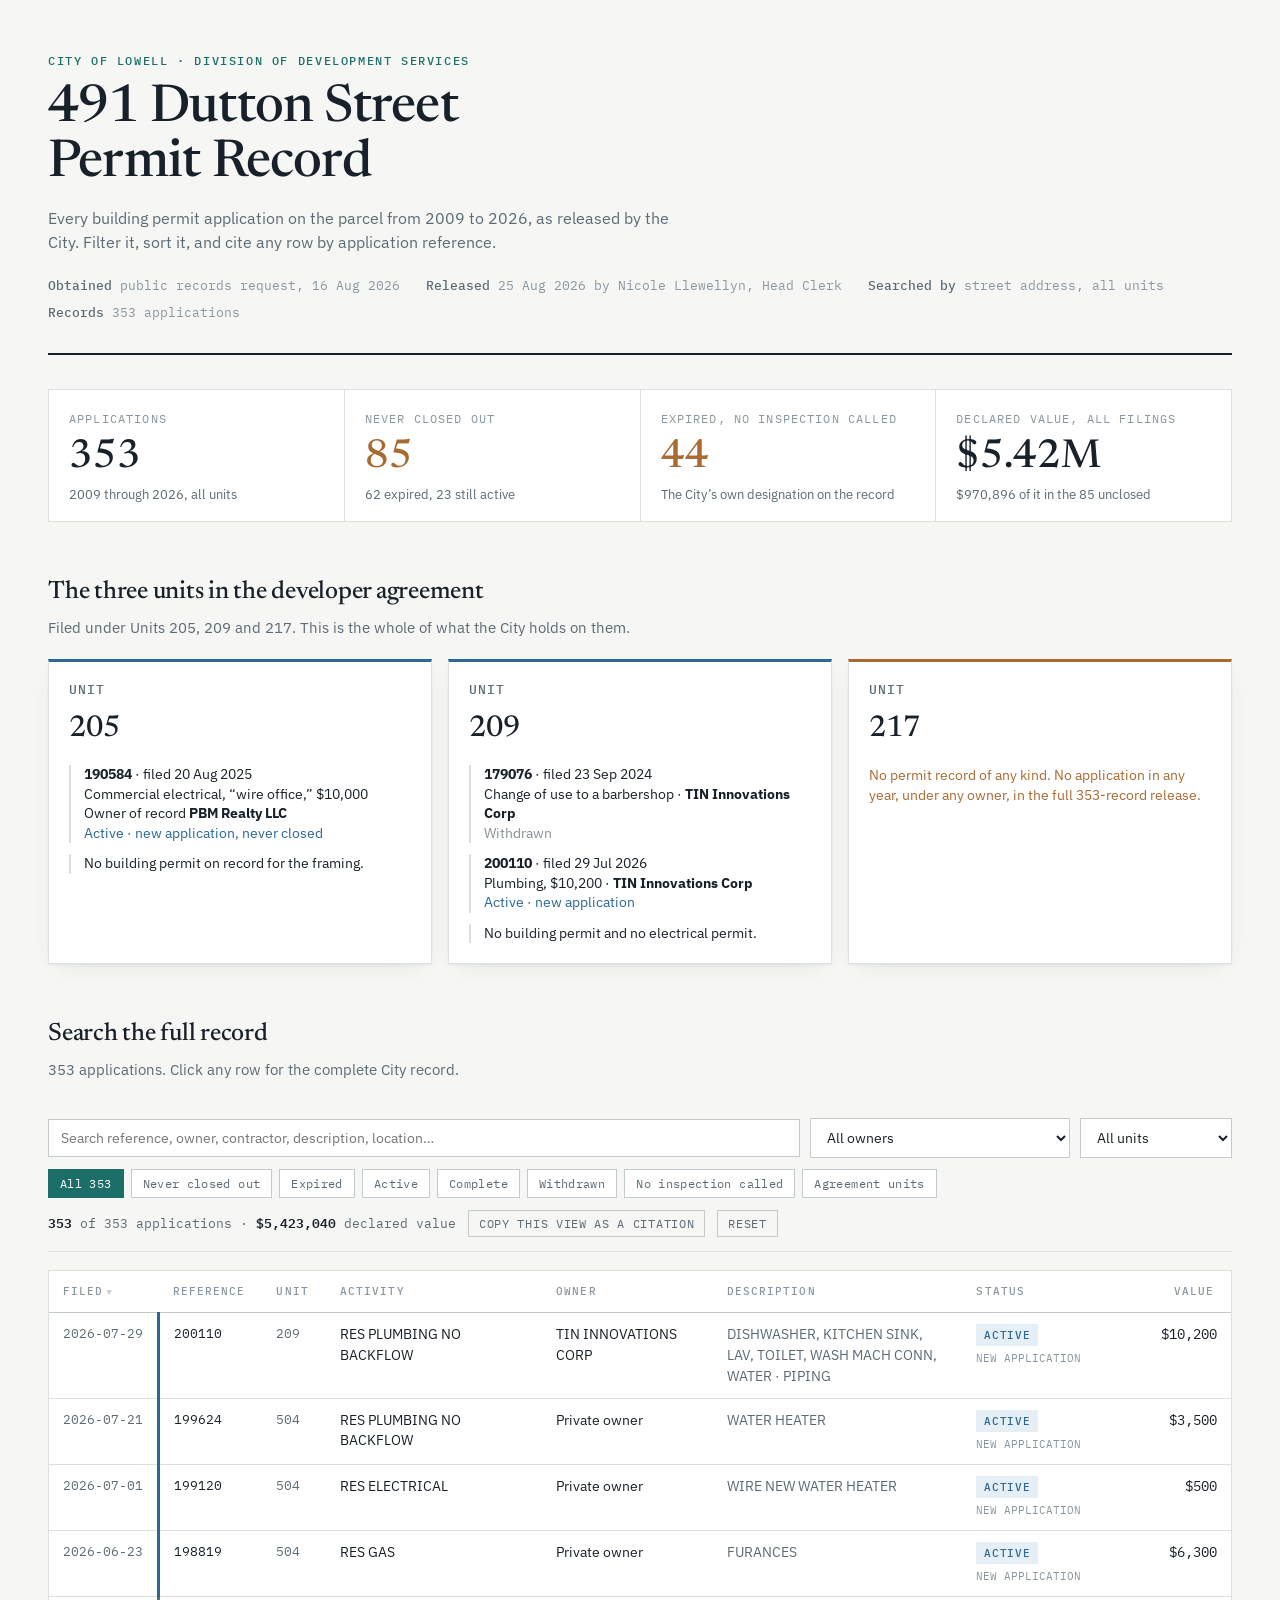
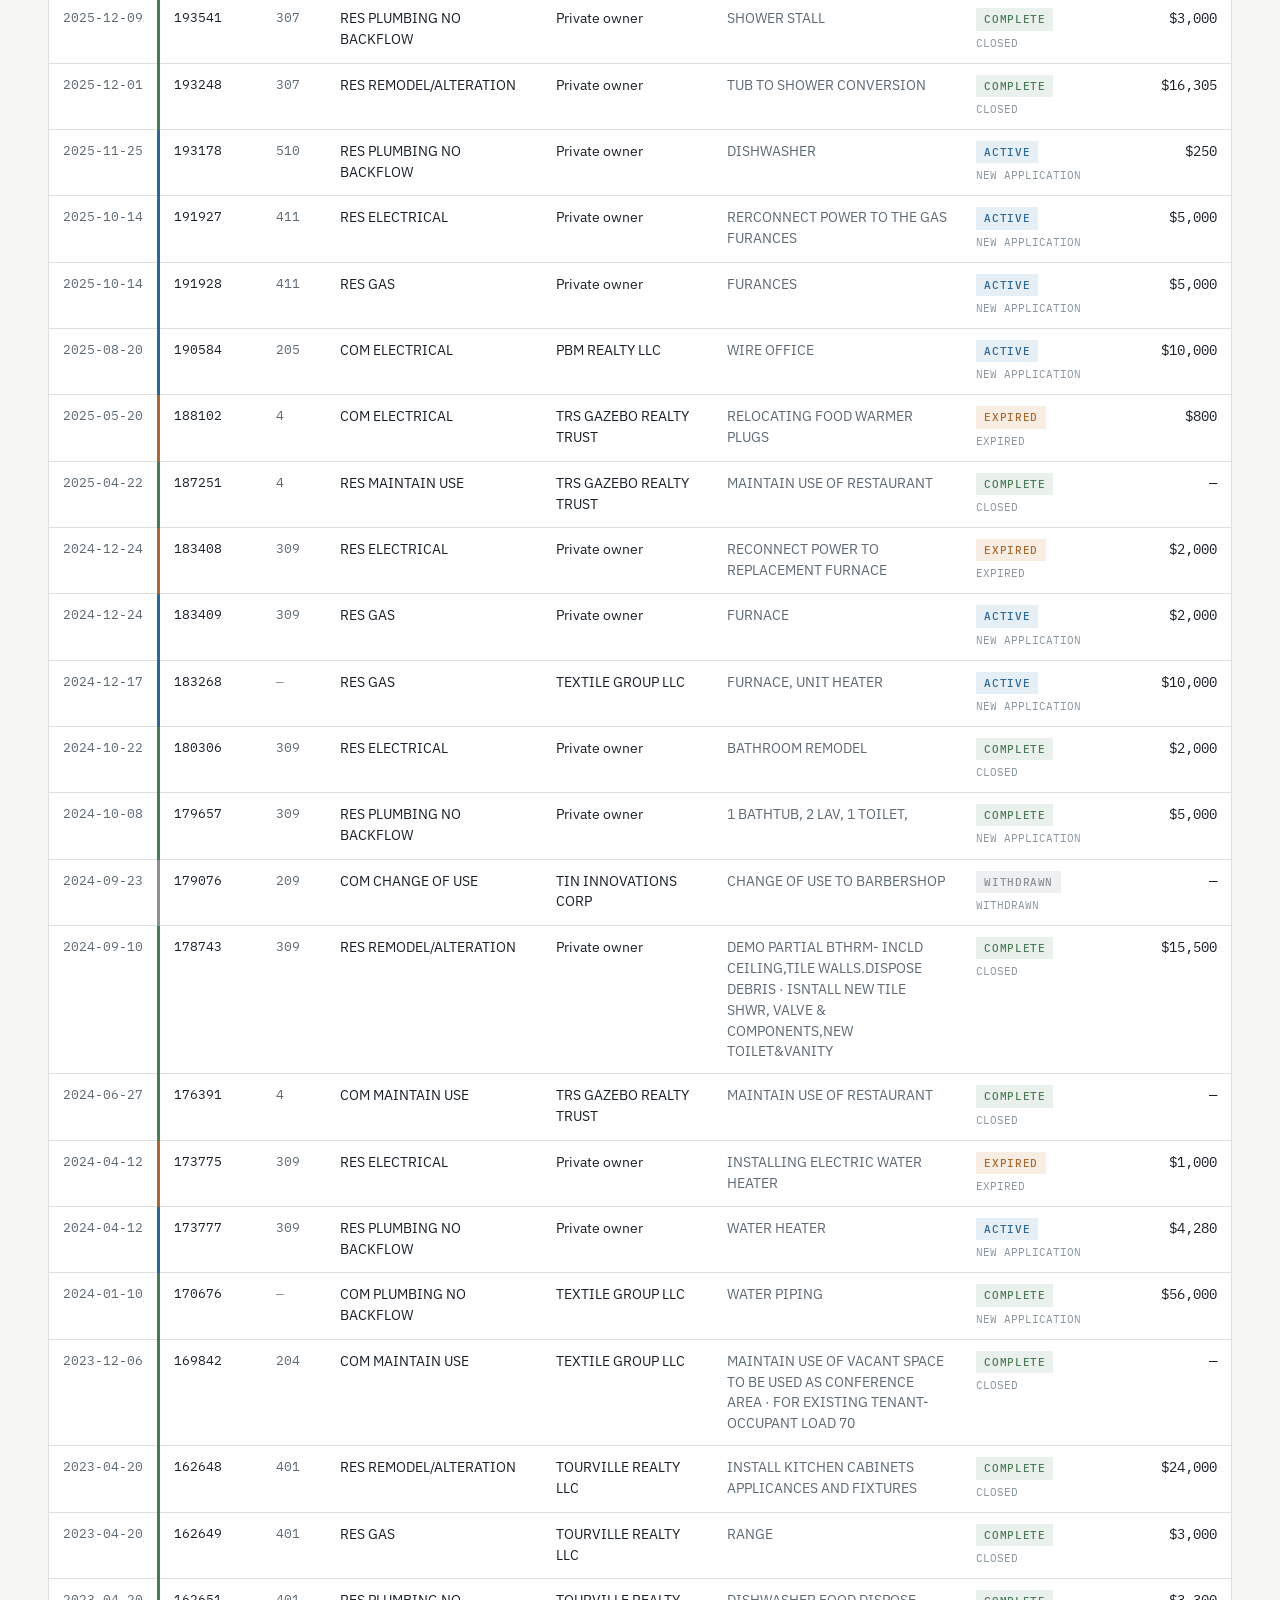
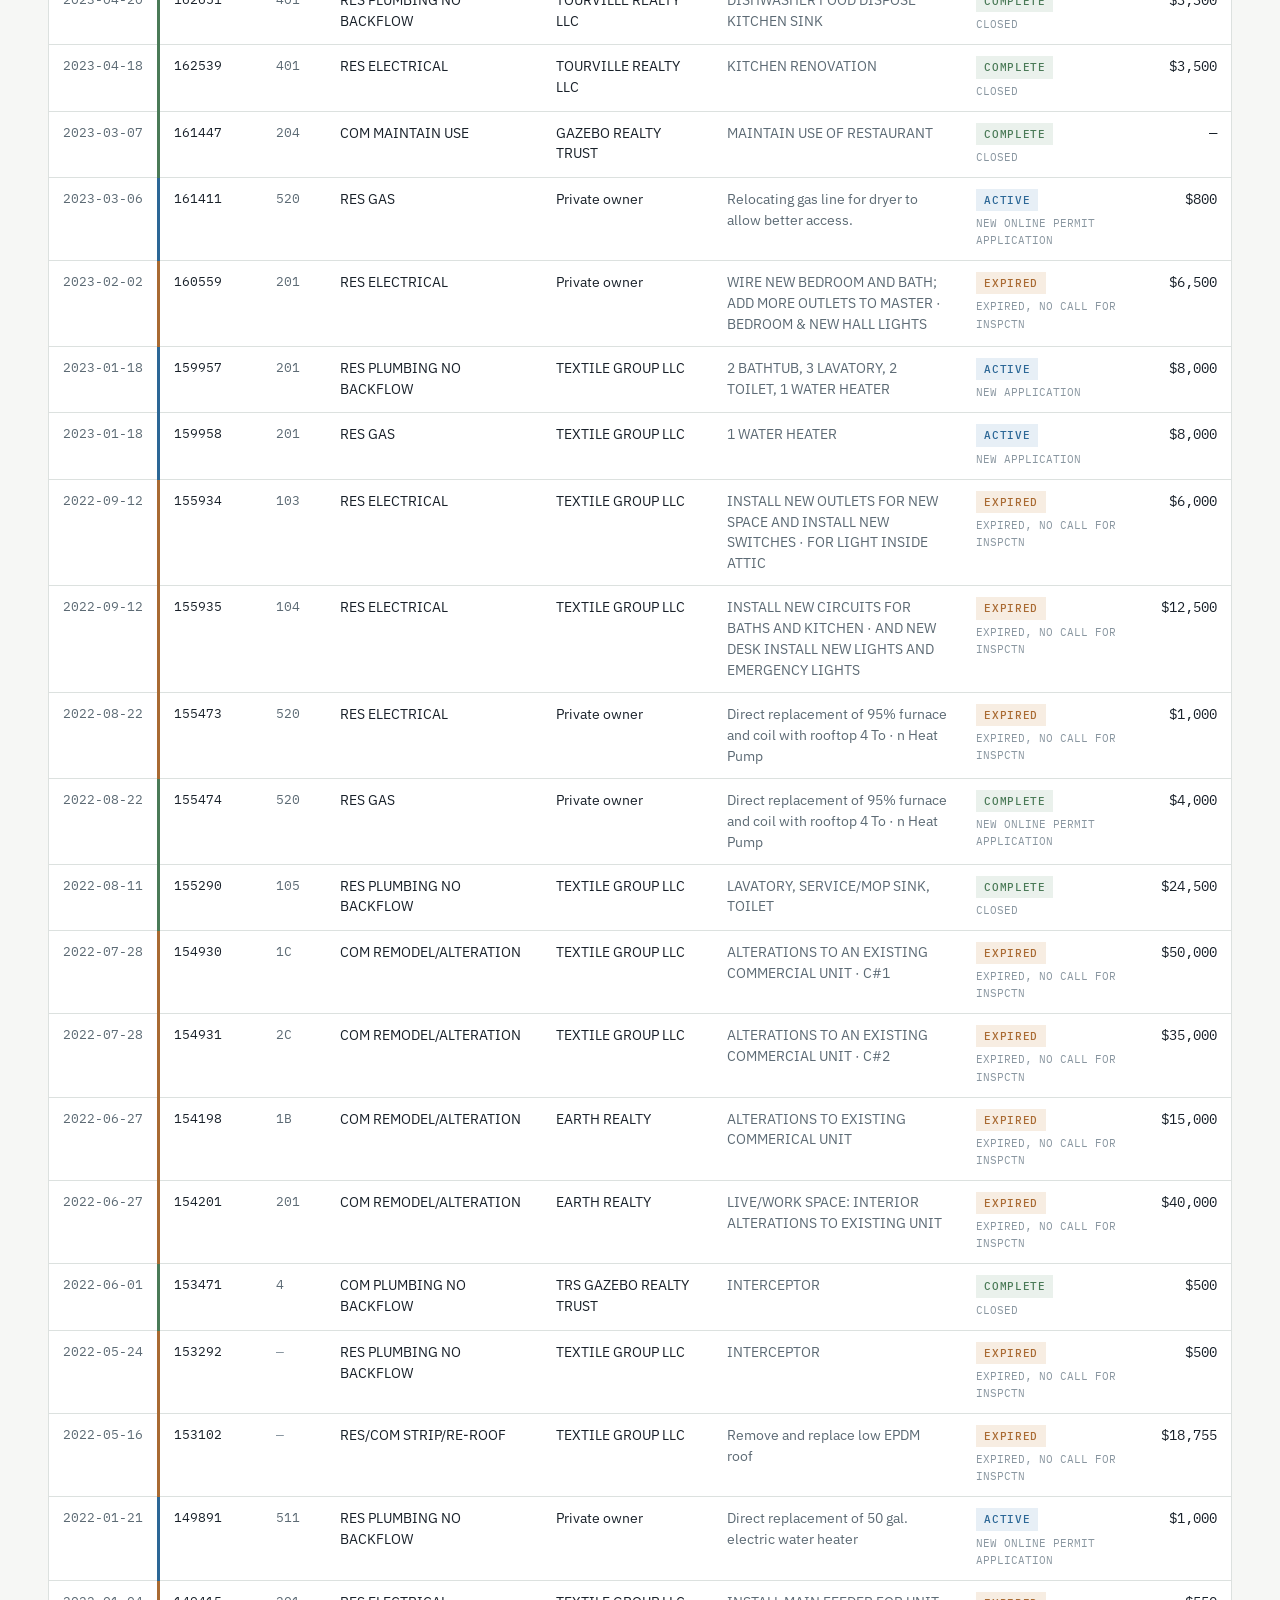
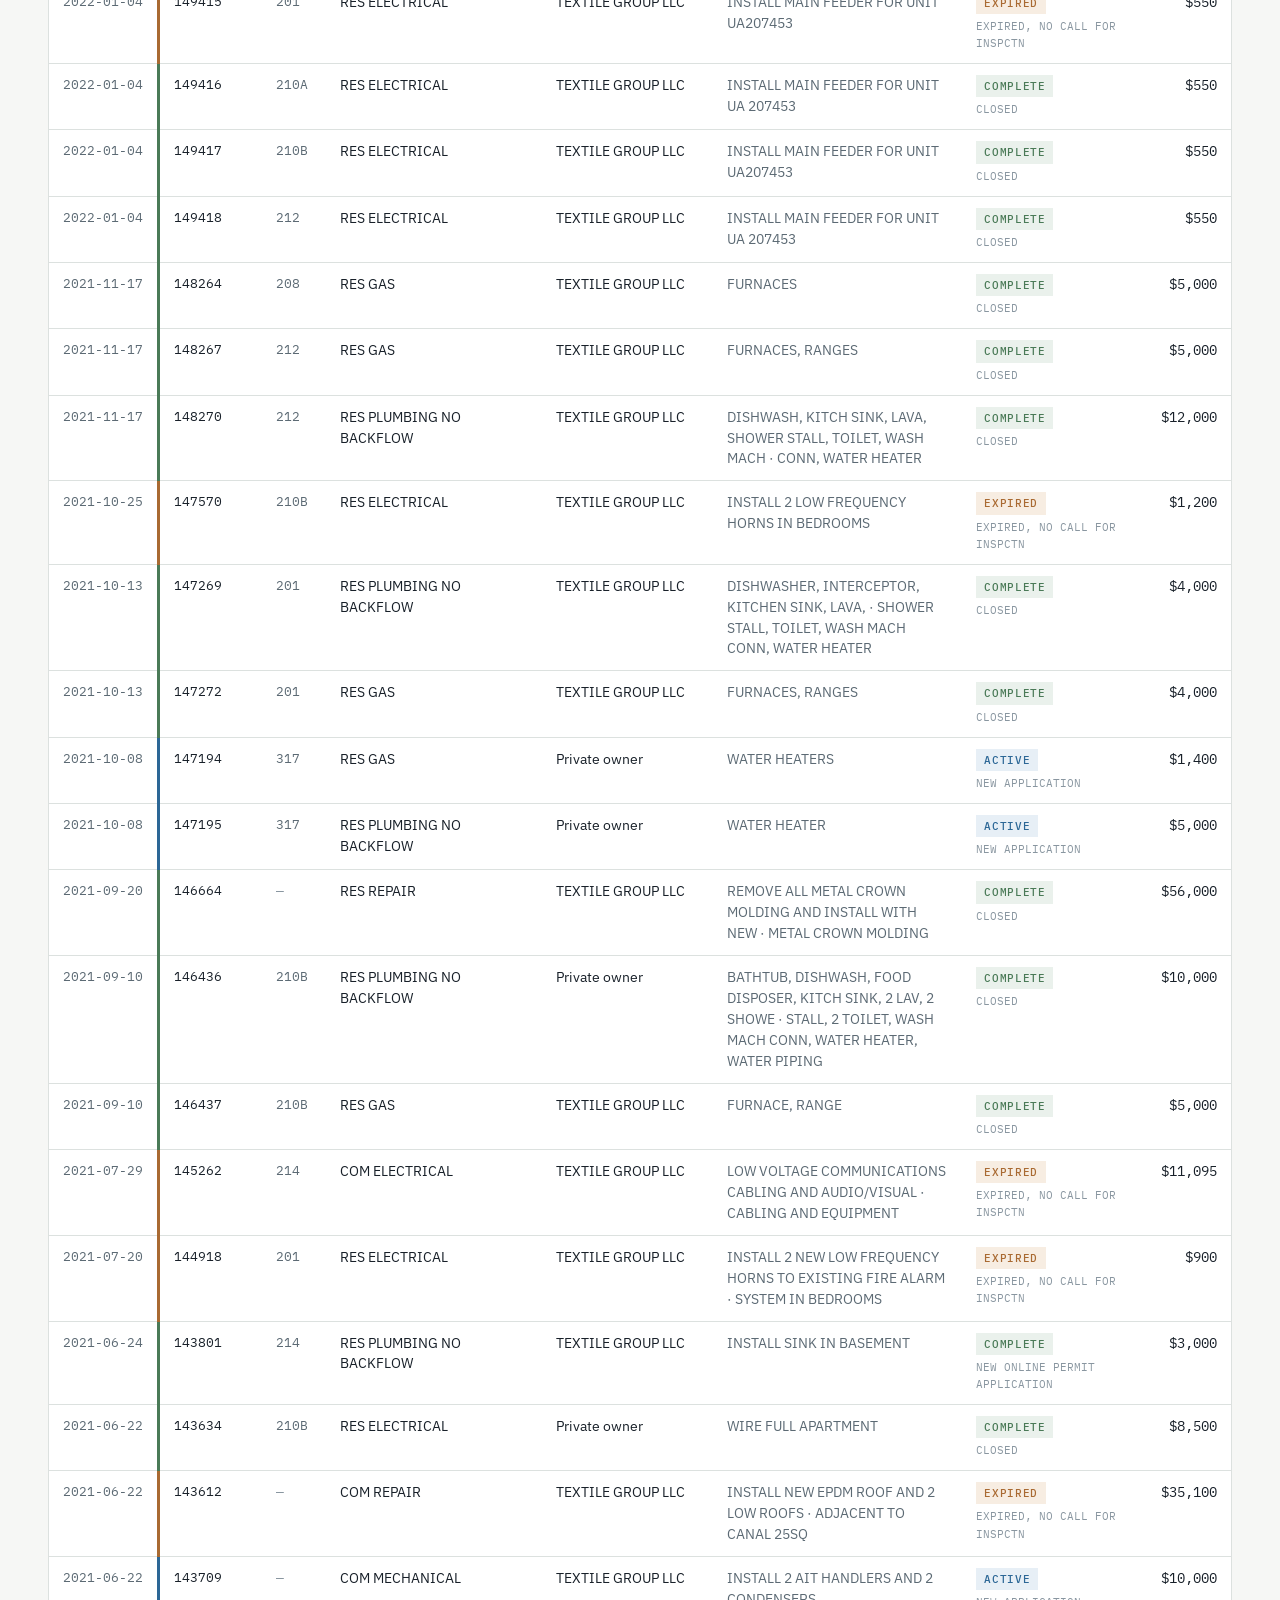
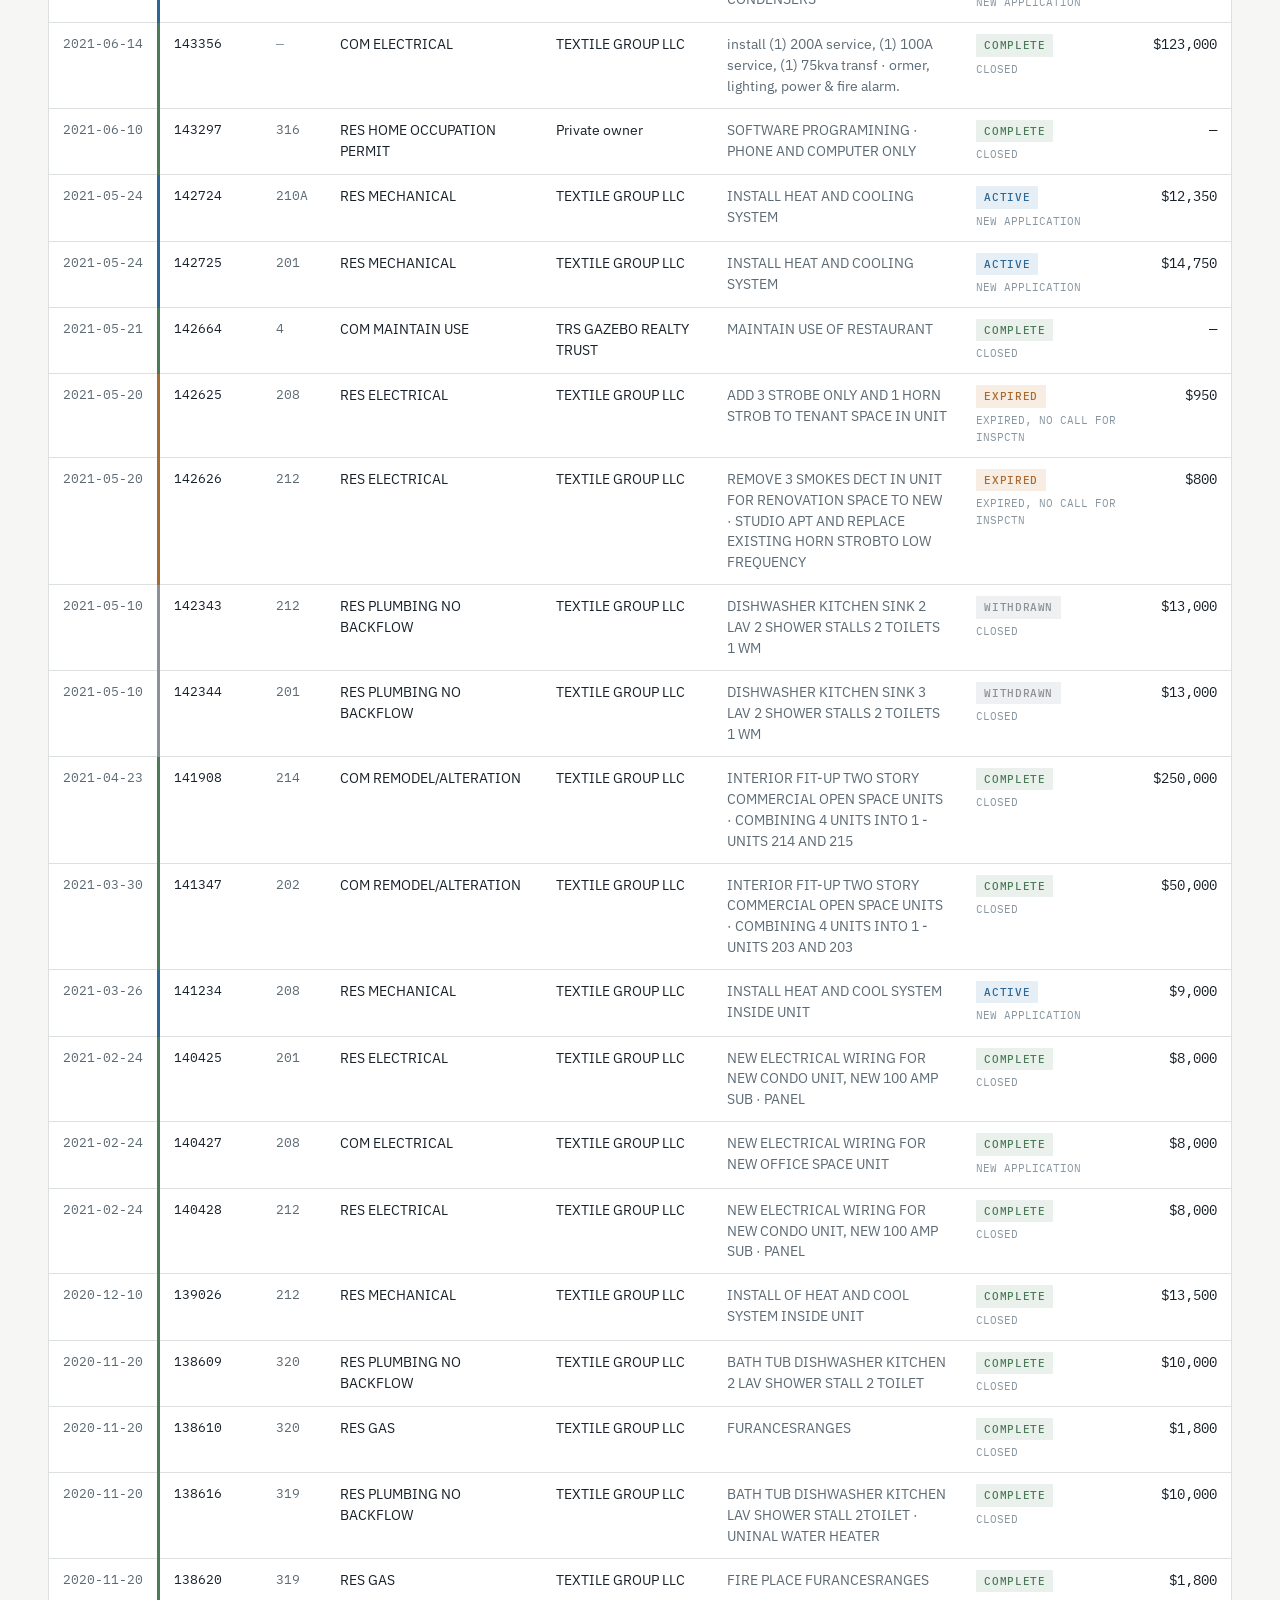
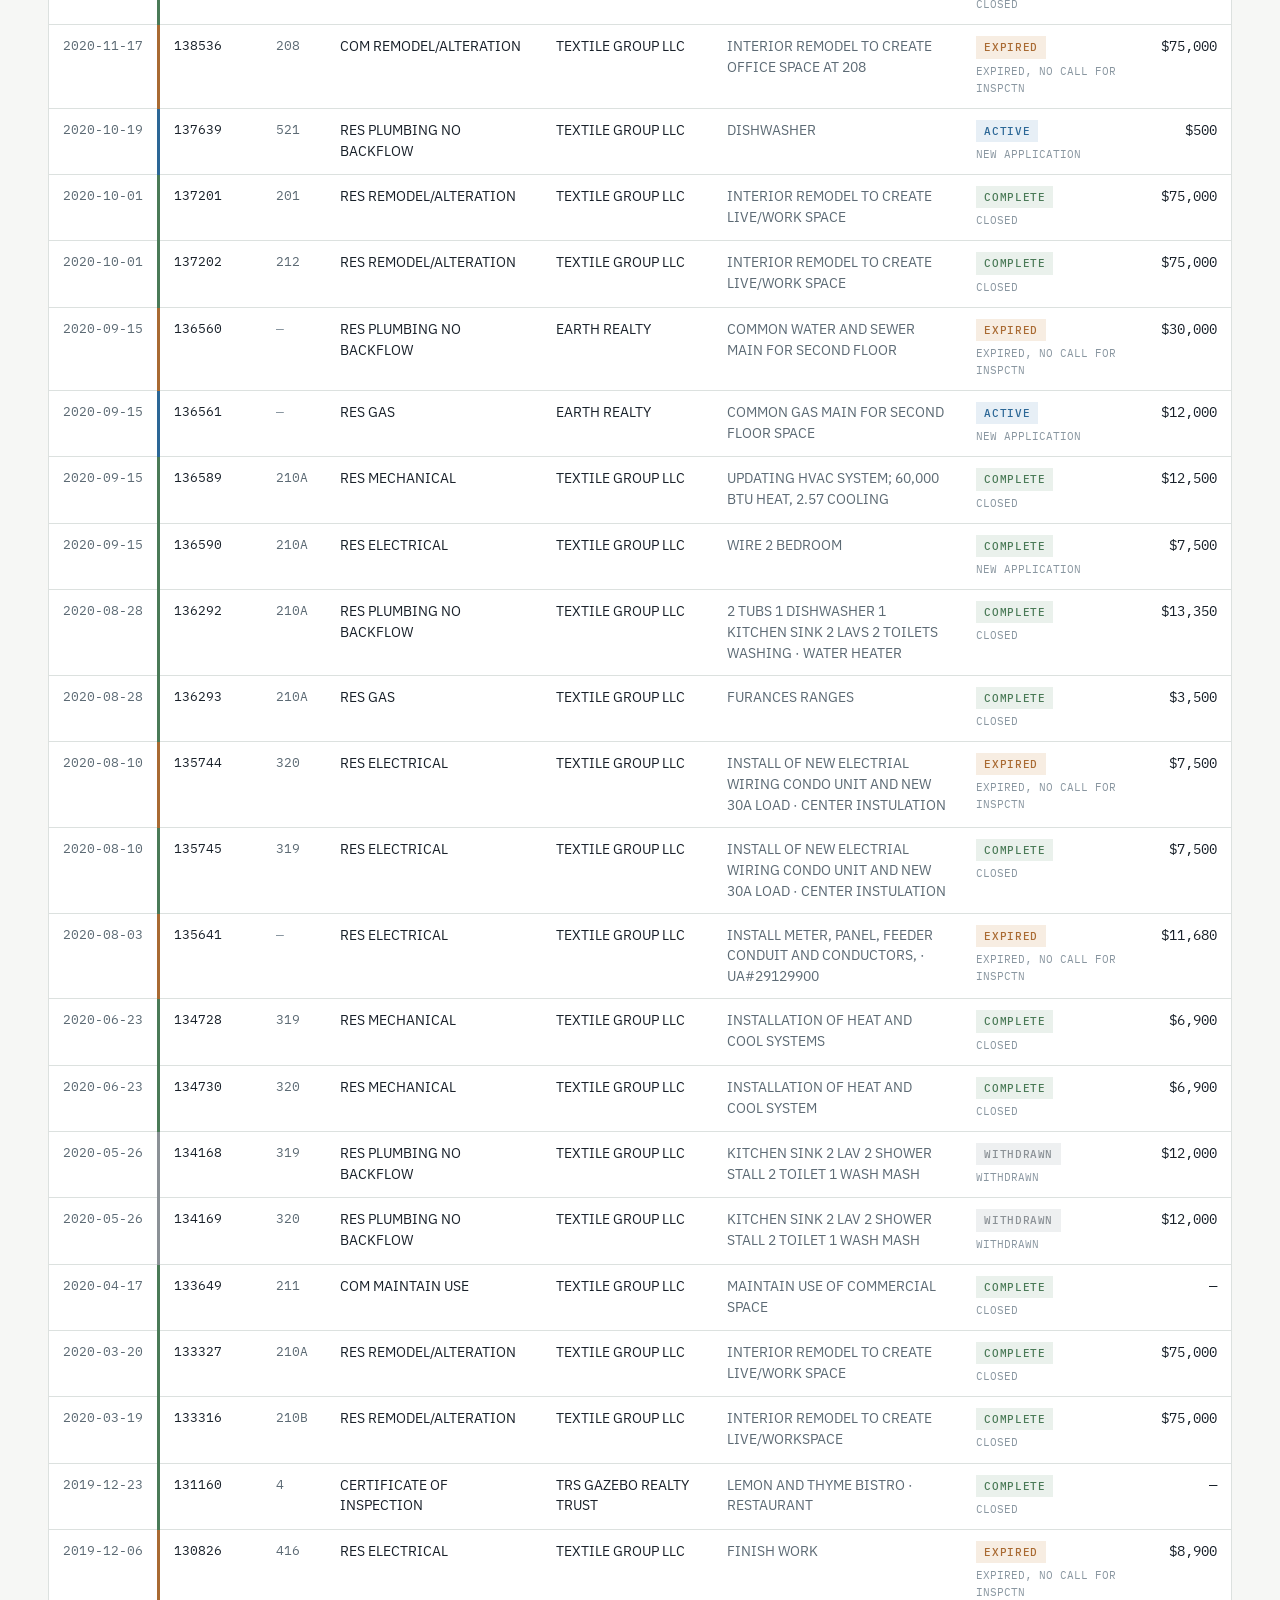
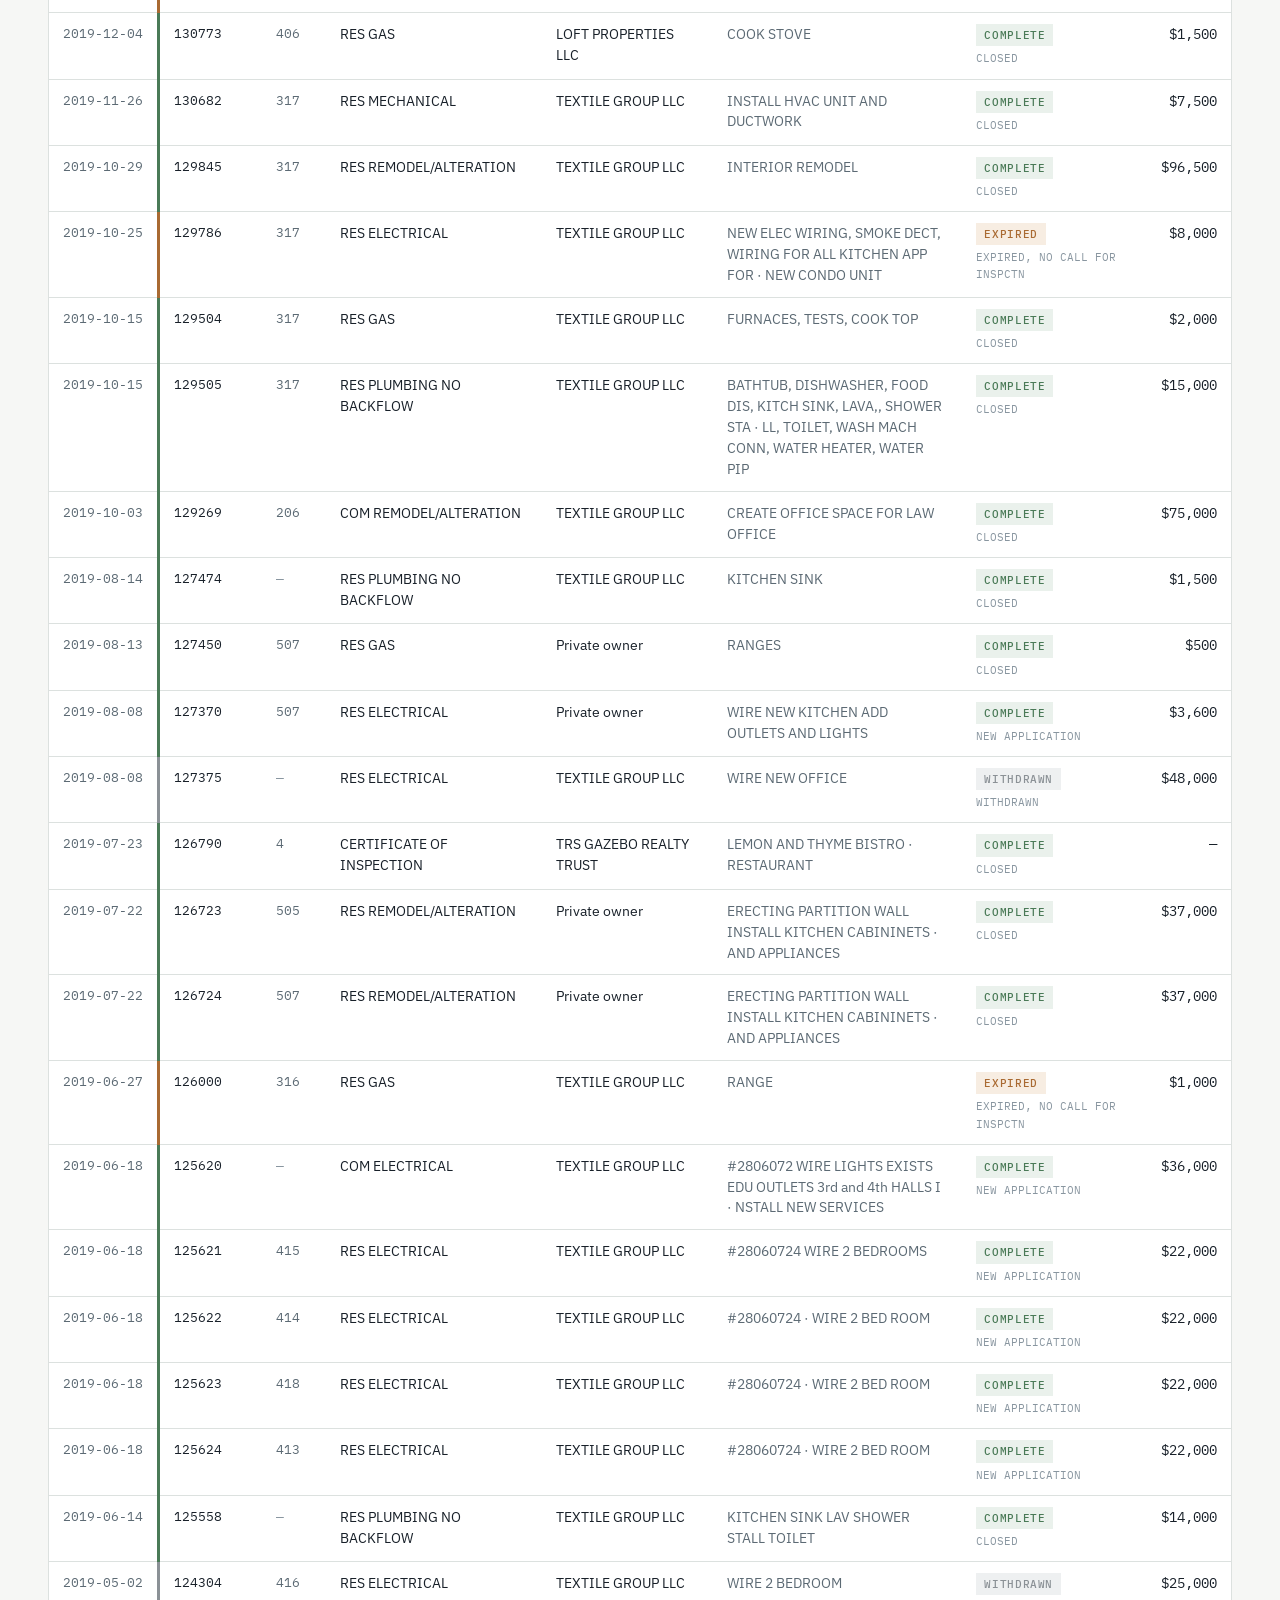
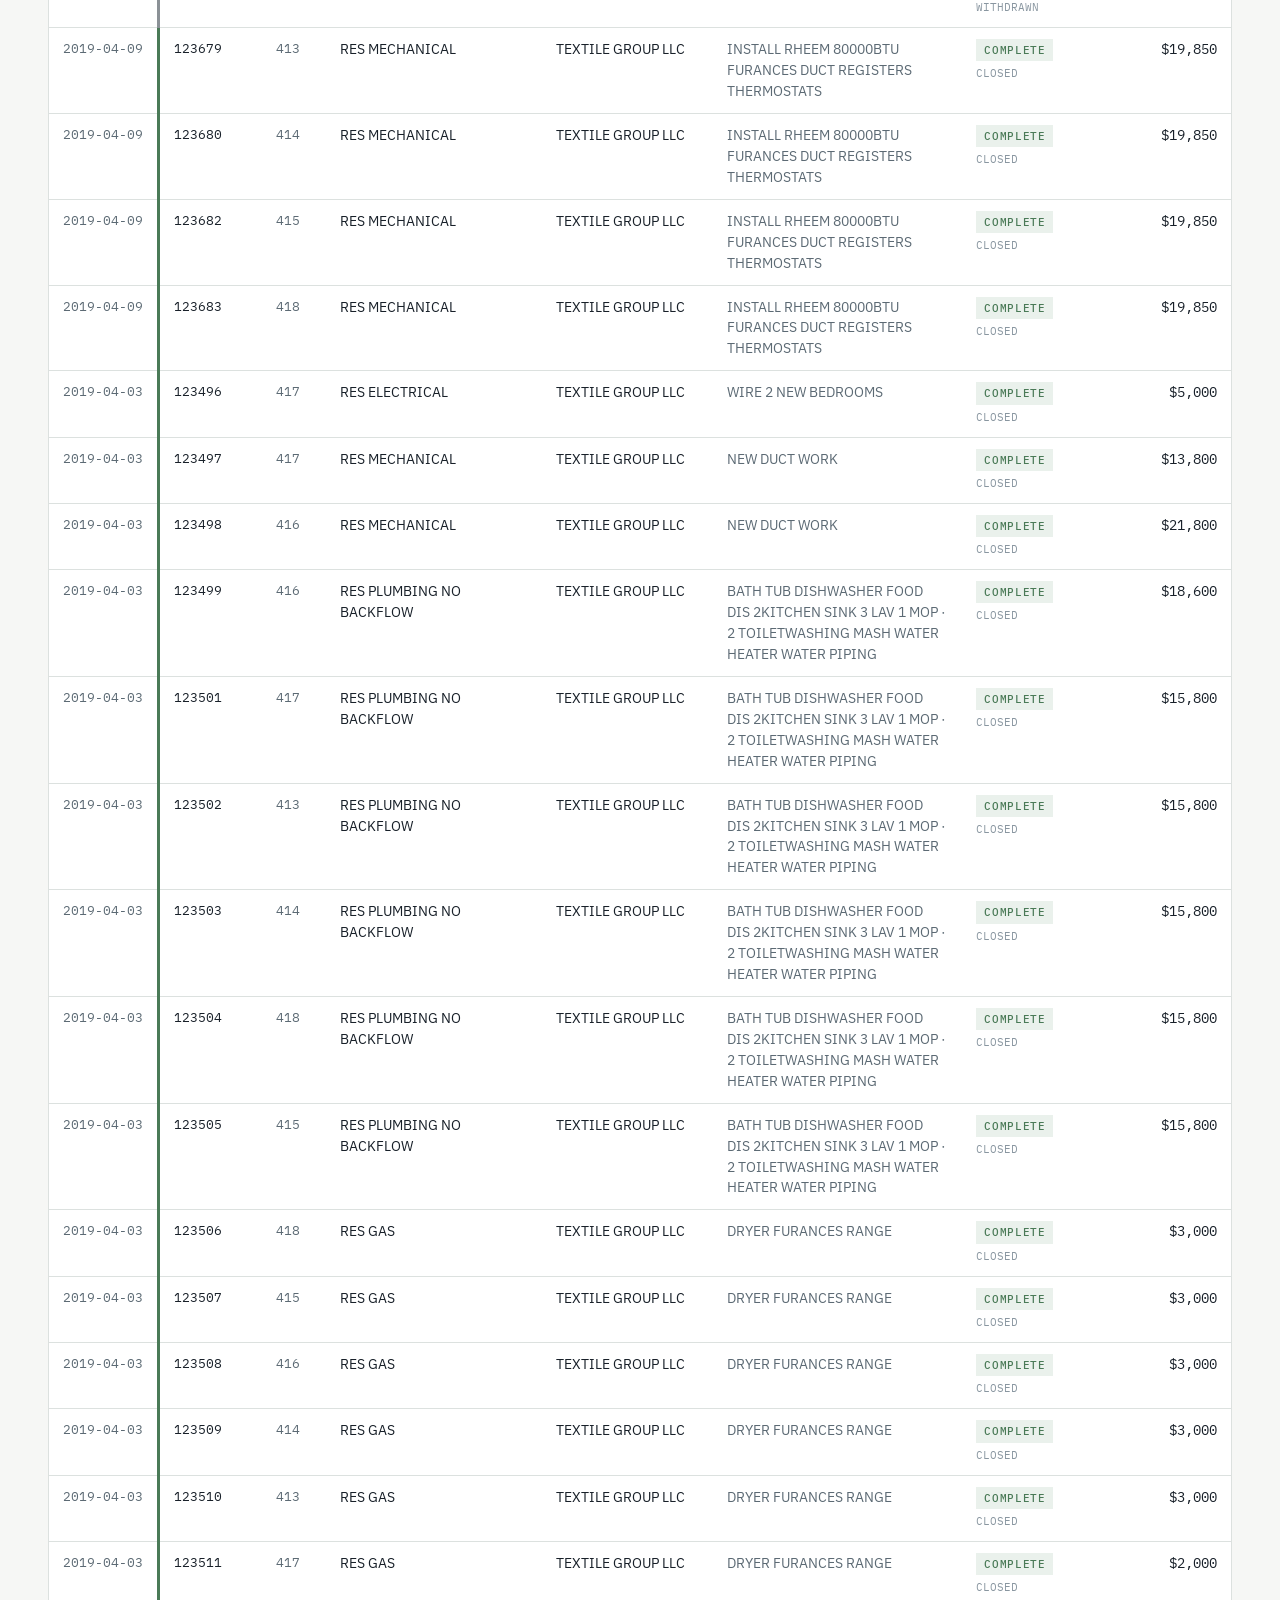
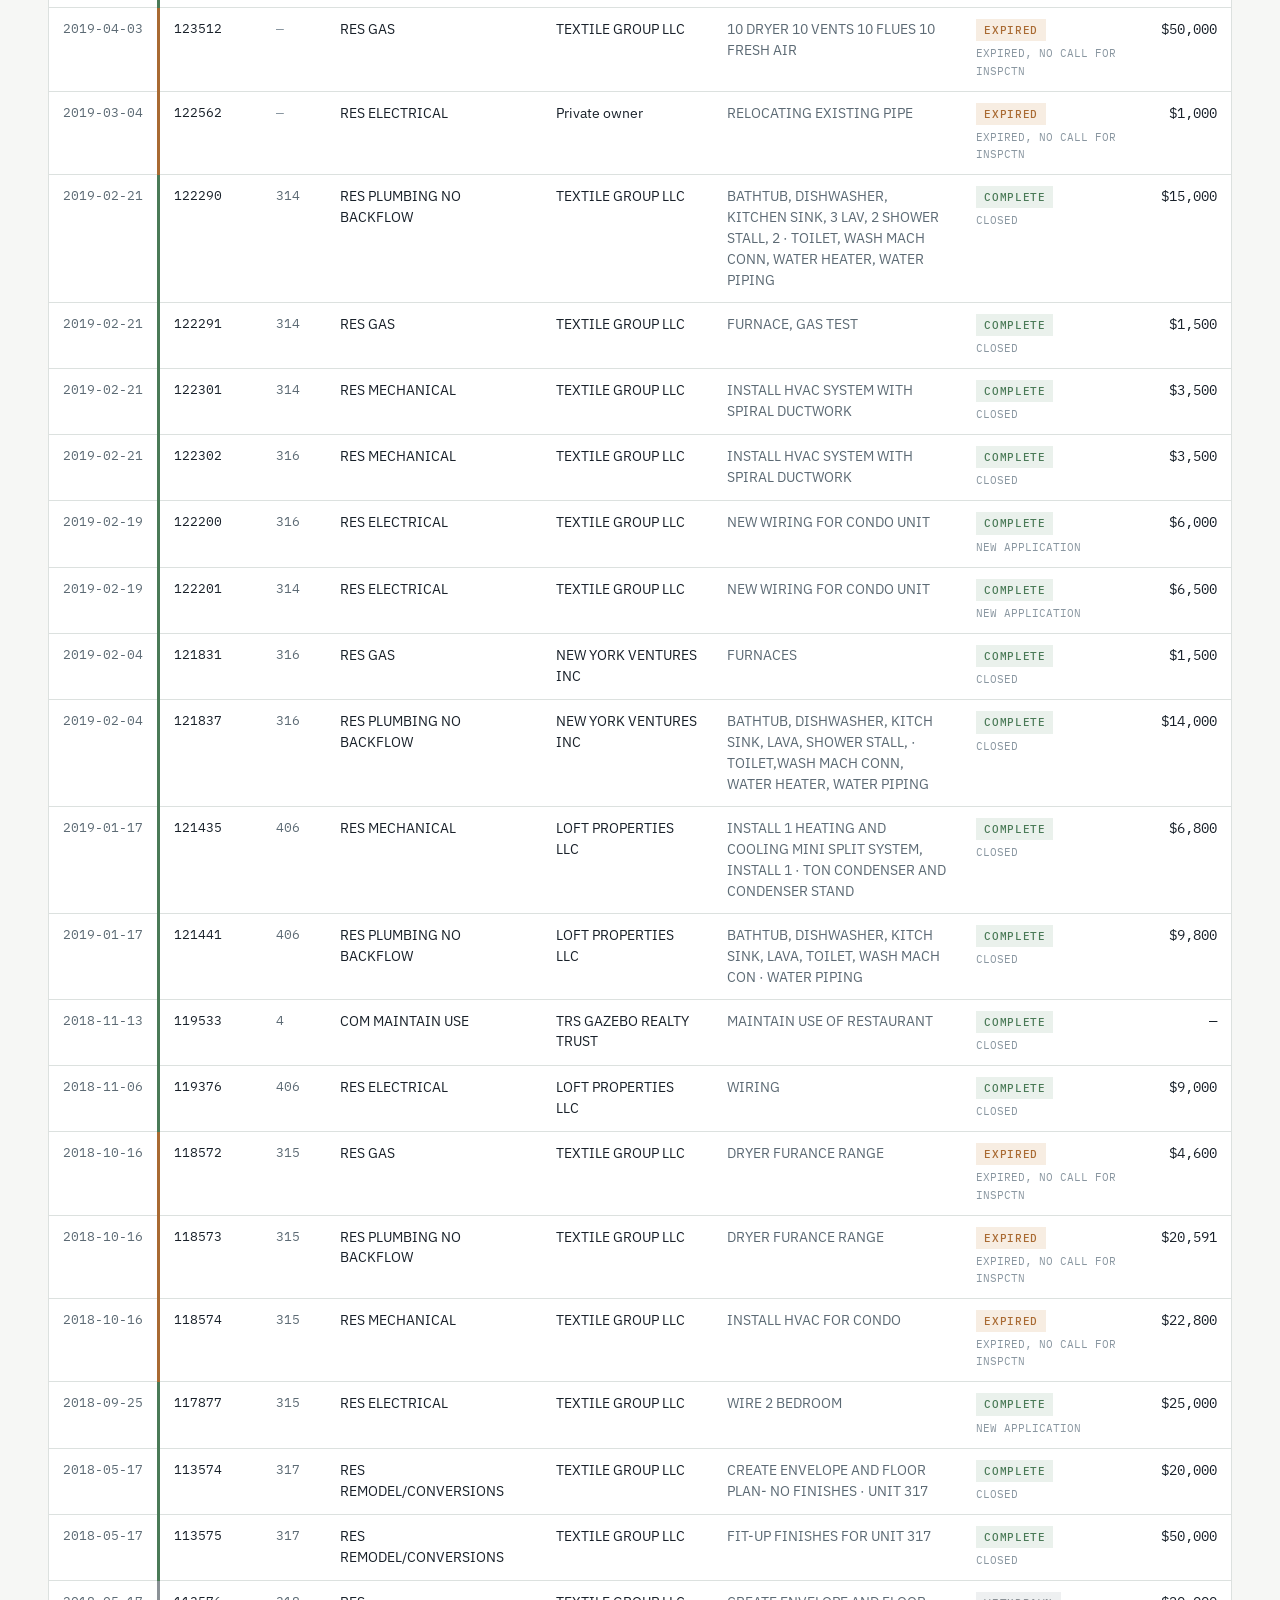
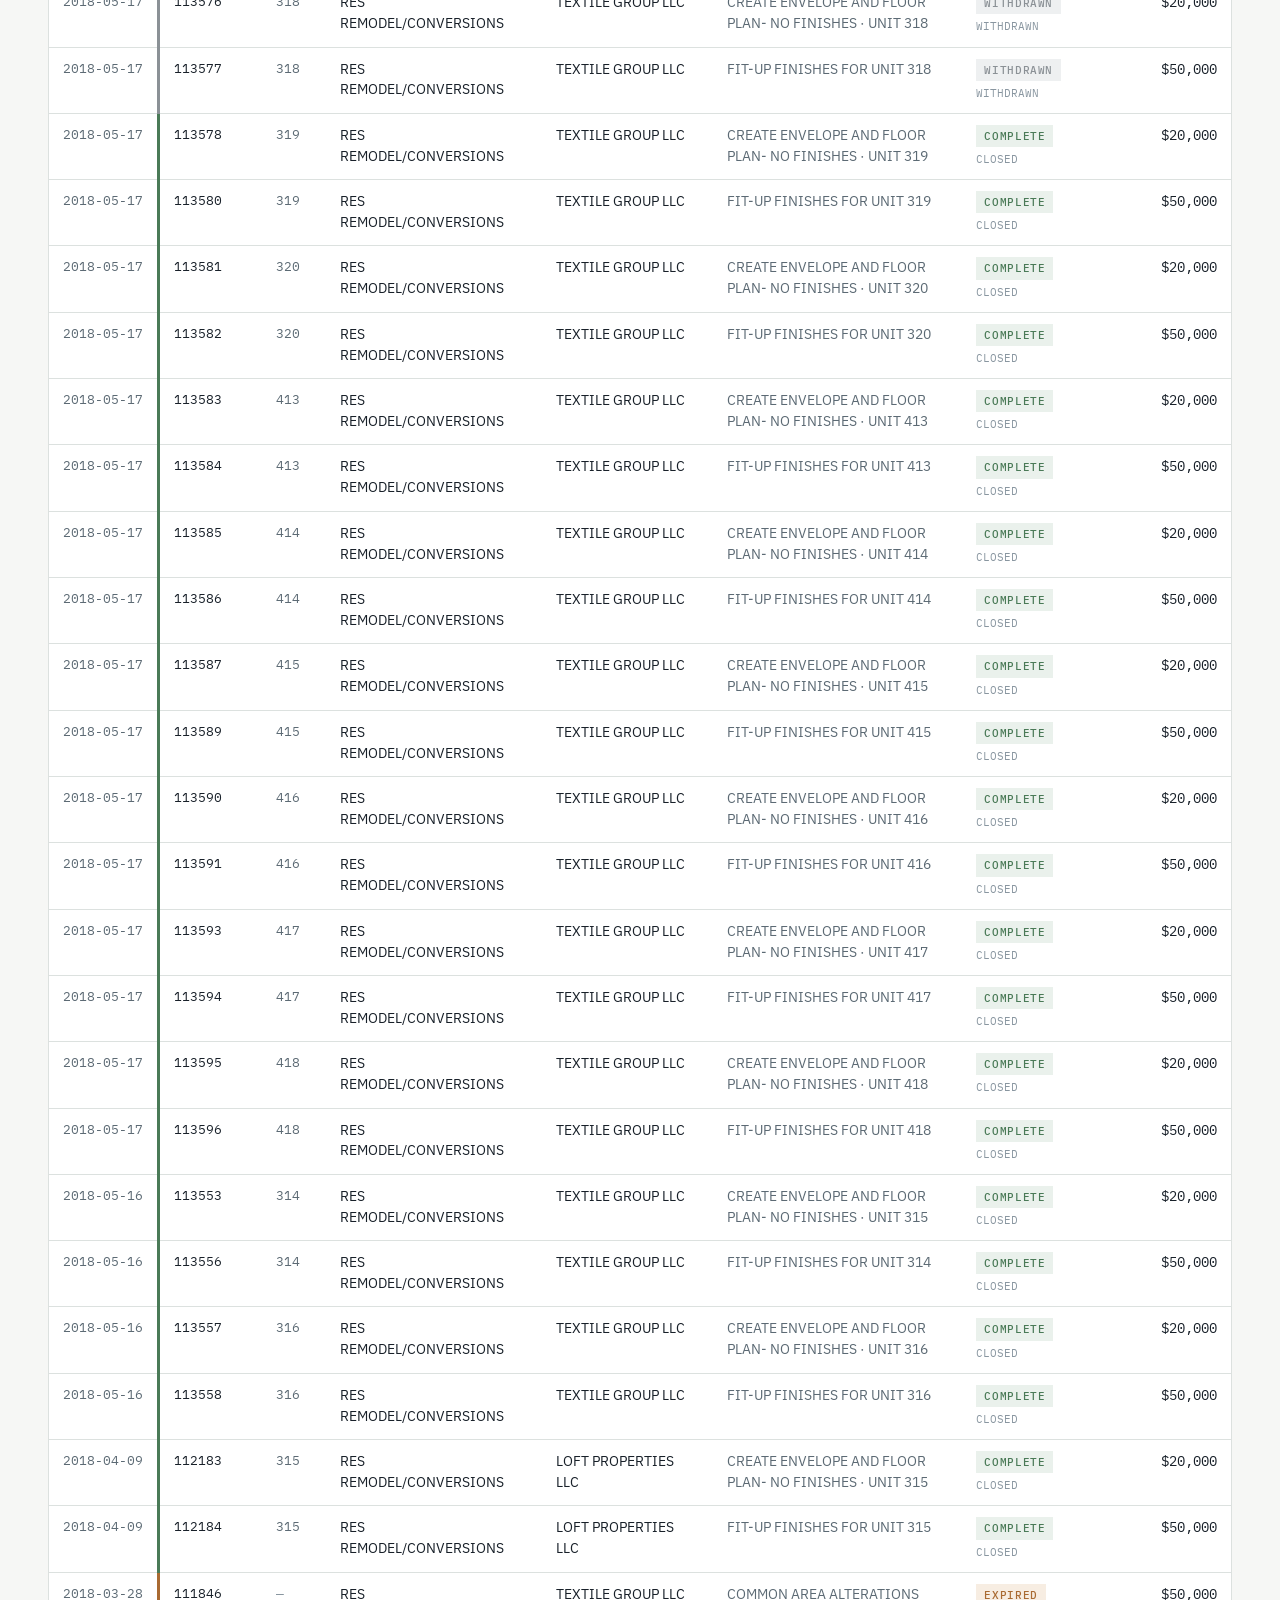
==== dutton-permits/index.html @ 8991e630 "dutton-permits: publish the 491 Dutton permit record as a searchable page Publishes the City of Lowe" ====
<!DOCTYPE html>
<html lang="en">
<head>
<meta charset="UTF-8">
<meta name="viewport" content="width=device-width, initial-scale=1">
<title>491 Dutton Permit Record</title>
<meta name="robots" content="noindex, nofollow">

<link rel="preconnect" href="https://fonts.googleapis.com">
<link rel="preconnect" href="https://fonts.gstatic.com" crossorigin>
<link rel="stylesheet" href="https://fonts.googleapis.com/css2?family=Newsreader:opsz,wght@6..72,400;6..72,500;6..72,600&family=IBM+Plex+Mono:wght@400;500;600&family=IBM+Plex+Sans:wght@400;500;600&display=swap">
<style>
:root{
  --paper:#F6F7F5; --card:#FFFFFF; --ink:#182029; --slate:#5C6A74; --faint:#8996A0;
  --rule:#DCE1DF; --rule-strong:#C3CBC8; --accent:#1C6F68; --accent-soft:#E4EFED;
  --st-closed:#4A7A57; --st-expired:#A96A32; --st-open:#2C6796; --st-withdrawn:#8B9196;
  --st-closed-bg:#EAF1EC; --st-expired-bg:#F7EDE2; --st-open-bg:#E7EFF6; --st-withdrawn-bg:#EEF0F1;
  --on-accent:#FFFFFF;
  --shadow:0 1px 2px rgba(24,32,41,.06),0 8px 24px -12px rgba(24,32,41,.14);
}
@media (prefers-color-scheme:dark){ :root:not([data-theme="light"]){
  --paper:#11171C; --card:#171F26; --ink:#E9EEEB; --slate:#95A4AE; --faint:#6E7F8A;
  --rule:#25303A; --rule-strong:#33414D; --accent:#57ADA3; --accent-soft:#16302E;
  --st-closed:#7FB68C; --st-expired:#D69A5F; --st-open:#69A5D4; --st-withdrawn:#94A0A8;
  --st-closed-bg:#182A1F; --st-expired-bg:#2E2318; --st-open-bg:#152634; --st-withdrawn-bg:#1E262C;
  --on-accent:#0C1114;
  --shadow:0 1px 2px rgba(0,0,0,.4),0 8px 24px -12px rgba(0,0,0,.6);
}}
:root[data-theme="dark"]{
  --paper:#11171C; --card:#171F26; --ink:#E9EEEB; --slate:#95A4AE; --faint:#6E7F8A;
  --rule:#25303A; --rule-strong:#33414D; --accent:#57ADA3; --accent-soft:#16302E;
  --st-closed:#7FB68C; --st-expired:#D69A5F; --st-open:#69A5D4; --st-withdrawn:#94A0A8;
  --st-closed-bg:#182A1F; --st-expired-bg:#2E2318; --st-open-bg:#152634; --st-withdrawn-bg:#1E262C;
  --on-accent:#0C1114;
  --shadow:0 1px 2px rgba(0,0,0,.4),0 8px 24px -12px rgba(0,0,0,.6);
}
*{box-sizing:border-box}
body{
  margin:0; background:var(--paper); color:var(--ink);
  font-family:"IBM Plex Sans",-apple-system,BlinkMacSystemFont,"Segoe UI",sans-serif;
  font-size:15px; line-height:1.55; -webkit-font-smoothing:antialiased;
}
.wrap{max-width:1240px;margin:0 auto;padding:0 28px 96px}
mono,.mono{font-family:"IBM Plex Mono",ui-monospace,Menlo,monospace}
.num{font-variant-numeric:tabular-nums}

/* masthead */
header.mast{padding:52px 0 30px;border-bottom:2px solid var(--ink)}
.eyebrow{font-family:"IBM Plex Mono",monospace;font-size:11.5px;letter-spacing:.14em;text-transform:uppercase;color:var(--accent);font-weight:500}
h1{font-family:"Newsreader",Georgia,serif;font-weight:500;font-size:clamp(34px,5vw,52px);line-height:1.06;margin:12px 0 0;letter-spacing:-.015em;text-wrap:balance}
.sub{margin:14px 0 0;max-width:64ch;color:var(--slate);font-size:15.5px}
.prov{margin-top:22px;display:flex;flex-wrap:wrap;gap:8px 26px;font-size:12.5px;color:var(--faint);font-family:"IBM Plex Mono",monospace}
.prov b{color:var(--slate);font-weight:500}

/* figures */
.figs{display:grid;grid-template-columns:repeat(auto-fit,minmax(168px,1fr));gap:1px;background:var(--rule);border:1px solid var(--rule);margin:34px 0 0}
.fig{background:var(--card);padding:20px 20px 18px}
.fig .k{font-size:11.5px;letter-spacing:.1em;text-transform:uppercase;color:var(--faint);font-family:"IBM Plex Mono",monospace}
.fig .v{font-family:"Newsreader",Georgia,serif;font-size:40px;line-height:1;margin-top:10px;font-variant-numeric:tabular-nums;font-weight:500}
.fig .n{font-size:12.5px;color:var(--slate);margin-top:8px;line-height:1.4}
.fig.hi .v{color:var(--st-expired)}

h2{font-family:"Newsreader",Georgia,serif;font-weight:500;font-size:25px;margin:52px 0 4px;letter-spacing:-.01em}
.lede{color:var(--slate);margin:0 0 20px;max-width:70ch;font-size:14.5px}

/* agreement units */
.units{display:grid;grid-template-columns:repeat(auto-fit,minmax(268px,1fr));gap:16px}
.unit{background:var(--card);border:1px solid var(--rule);border-top:3px solid var(--st-open);padding:18px 20px 20px;box-shadow:var(--shadow)}
.unit.none{border-top-color:var(--st-expired)}
.unit h3{margin:0;font-family:"IBM Plex Mono",monospace;font-size:13px;letter-spacing:.08em;text-transform:uppercase;color:var(--slate);font-weight:500}
.unit .big{font-family:"Newsreader",Georgia,serif;font-size:30px;margin:6px 0 12px;font-weight:500}
.unit ul{margin:0;padding:0;list-style:none;display:flex;flex-direction:column;gap:11px}
.unit li{font-size:13.5px;line-height:1.45;padding-left:13px;border-left:2px solid var(--rule)}
.unit .empty{color:var(--st-expired);font-size:13.5px;line-height:1.5}

/* controls */
.controls{position:sticky;top:0;z-index:20;background:var(--paper);border-bottom:1px solid var(--rule);padding:16px 0 14px;margin-top:12px}
.crow{display:flex;flex-wrap:wrap;gap:10px;align-items:center}
input[type=search],select{
  font-family:"IBM Plex Sans",sans-serif;font-size:14px;color:var(--ink);background:var(--card);
  border:1px solid var(--rule-strong);padding:9px 12px;min-width:0
}
input[type=search]{flex:1 1 260px}
select{max-width:260px}
input:focus-visible,select:focus-visible,button:focus-visible{outline:2px solid var(--accent);outline-offset:1px}
.chips{display:flex;flex-wrap:wrap;gap:7px;margin-top:11px}
.chip{font-family:"IBM Plex Mono",monospace;font-size:12px;letter-spacing:.03em;padding:6px 11px;border:1px solid var(--rule-strong);background:var(--card);color:var(--slate);cursor:pointer}
.chip:hover{border-color:var(--accent);color:var(--accent)}
.chip[aria-pressed=true]{background:var(--accent);border-color:var(--accent);color:var(--on-accent)}
.cite{margin-top:12px;font-family:"IBM Plex Mono",monospace;font-size:12.5px;color:var(--slate);display:flex;gap:12px;align-items:baseline;flex-wrap:wrap}
.cite b{color:var(--ink);font-weight:600}
.btn{font-family:"IBM Plex Mono",monospace;font-size:11.5px;letter-spacing:.06em;text-transform:uppercase;background:none;border:1px solid var(--rule-strong);color:var(--slate);padding:5px 10px;cursor:pointer}
.btn:hover{border-color:var(--accent);color:var(--accent)}

/* table */
.tablewrap{overflow-x:auto;border:1px solid var(--rule);background:var(--card);margin-top:18px}
table{border-collapse:collapse;width:100%;min-width:920px}
th{
  text-align:left;font-family:"IBM Plex Mono",monospace;font-size:11px;letter-spacing:.1em;text-transform:uppercase;
  color:var(--faint);font-weight:500;padding:12px 14px;border-bottom:1px solid var(--rule-strong);
  white-space:nowrap;cursor:pointer;user-select:none;background:var(--card);position:sticky;top:0
}
th:hover{color:var(--accent)}
th .ar{opacity:.45;font-size:9px;margin-left:3px}
td{padding:11px 14px;border-bottom:1px solid var(--rule);font-size:13.5px;vertical-align:top}
tr.rec{cursor:pointer}
tr.rec:hover td{background:var(--accent-soft)}
td.ref{font-family:"IBM Plex Mono",monospace;font-size:12.5px;white-space:nowrap;border-left:3px solid transparent}
tr.s-COMPLETE td.ref{border-left-color:var(--st-closed)}
tr.s-EXPIRED td.ref{border-left-color:var(--st-expired)}
tr.s-ACTIVE td.ref{border-left-color:var(--st-open)}
tr.s-WITHDRAWN td.ref{border-left-color:var(--st-withdrawn)}
td.dt{font-family:"IBM Plex Mono",monospace;font-size:12.5px;white-space:nowrap;color:var(--slate)}
td.cost{font-family:"IBM Plex Mono",monospace;font-variant-numeric:tabular-nums;text-align:right;white-space:nowrap}
td.own{max-width:210px}
td.desc{max-width:300px;color:var(--slate)}
.pill{display:inline-block;font-family:"IBM Plex Mono",monospace;font-size:10.5px;letter-spacing:.06em;padding:3px 8px;white-space:nowrap;font-weight:500}
.p-COMPLETE{background:var(--st-closed-bg);color:var(--st-closed)}
.p-EXPIRED{background:var(--st-expired-bg);color:var(--st-expired)}
.p-ACTIVE{background:var(--st-open-bg);color:var(--st-open)}
.p-WITHDRAWN{background:var(--st-withdrawn-bg);color:var(--st-withdrawn)}
.usr{display:block;font-size:11px;color:var(--faint);margin-top:4px;font-family:"IBM Plex Mono",monospace}
tr.det td{background:var(--accent-soft);padding:16px 18px 18px 20px}
.dgrid{display:grid;grid-template-columns:repeat(auto-fit,minmax(190px,1fr));gap:14px 26px}
.dgrid div{font-size:13px}
.dgrid .k{font-family:"IBM Plex Mono",monospace;font-size:10.5px;letter-spacing:.08em;text-transform:uppercase;color:var(--faint);display:block;margin-bottom:3px}
.none-msg{padding:40px 18px;text-align:center;color:var(--slate);font-size:14px}

footer{margin-top:56px;padding-top:26px;border-top:1px solid var(--rule);color:var(--slate);font-size:13.5px}
footer h4{font-family:"IBM Plex Mono",monospace;font-size:11.5px;letter-spacing:.1em;text-transform:uppercase;color:var(--faint);margin:0 0 10px;font-weight:500}
footer ul{margin:0;padding-left:18px;display:flex;flex-direction:column;gap:9px;max-width:78ch}
.caveat{border-left:3px solid var(--st-expired);padding:2px 0 2px 14px;margin-top:20px;max-width:78ch}
@media (prefers-reduced-motion:reduce){*{animation:none!important;transition:none!important}}
@media(max-width:640px){.wrap{padding:0 16px 72px} h1{font-size:31px} .fig .v{font-size:32px}}
</style>
</head>
<body>
<div class="wrap">
<header class="mast">
  <div class="eyebrow">City of Lowell &middot; Division of Development Services</div>
  <h1>491 Dutton Street<br>Permit Record</h1>
  <p class="sub">Every building permit application on the parcel from 2009 to 2026, as released by the City. Filter it, sort it, and cite any row by application reference.</p>
  <div class="prov">
    <span><b>Obtained</b> public records request, 16 Aug 2026</span>
    <span><b>Released</b> 25 Aug 2026 by Nicole Llewellyn, Head Clerk</span>
    <span><b>Searched by</b> street address, all units</span>
    <span><b>Records</b> 353 applications</span>
  </div>
</header>

<div class="figs">
  <div class="fig"><div class="k">Applications</div><div class="v num">353</div><div class="n">2009 through 2026, all units</div></div>
  <div class="fig hi"><div class="k">Never closed out</div><div class="v num">85</div><div class="n">62 expired, 23 still active</div></div>
  <div class="fig hi"><div class="k">Expired, no inspection called</div><div class="v num">44</div><div class="n">The City&rsquo;s own designation on the record</div></div>
  <div class="fig"><div class="k">Declared value, all filings</div><div class="v num">$5.42M</div><div class="n">$970,896 of it in the 85 unclosed</div></div>
</div>

<h2>The three units in the developer agreement</h2>
<p class="lede">Filed under Units 205, 209 and 217. This is the whole of what the City holds on them.</p>
<div class="units">
  <div class="unit">
    <h3>Unit</h3><div class="big">205</div>
    <ul>
      <li><b>190584</b> &middot; filed 20 Aug 2025<br>Commercial electrical, &ldquo;wire office,&rdquo; $10,000<br>Owner of record <b>PBM Realty LLC</b><br><span style="color:var(--st-open)">Active &middot; new application, never closed</span></li>
      <li>No building permit on record for the framing.</li>
    </ul>
  </div>
  <div class="unit">
    <h3>Unit</h3><div class="big">209</div>
    <ul>
      <li><b>179076</b> &middot; filed 23 Sep 2024<br>Change of use to a barbershop &middot; <b>TIN Innovations Corp</b><br><span style="color:var(--st-withdrawn)">Withdrawn</span></li>
      <li><b>200110</b> &middot; filed 29 Jul 2026<br>Plumbing, $10,200 &middot; <b>TIN Innovations Corp</b><br><span style="color:var(--st-open)">Active &middot; new application</span></li>
      <li>No building permit and no electrical permit.</li>
    </ul>
  </div>
  <div class="unit none">
    <h3>Unit</h3><div class="big">217</div>
    <div class="empty">No permit record of any kind. No application in any year, under any owner, in the full 353-record release.</div>
  </div>
</div>

<h2>Search the full record</h2>
<p class="lede">353 applications. Click any row for the complete City record.</p>

<div class="controls">
  <div class="crow">
    <input type="search" id="q" placeholder="Search reference, owner, contractor, description, location&hellip;" aria-label="Search permit records">
    <select id="owner" aria-label="Filter by owner"><option value="">All owners</option></select>
    <select id="unit" aria-label="Filter by unit"><option value="">All units</option></select>
  </div>
  <div class="chips" id="chips">
    <button class="chip" data-f="all" aria-pressed="true">All 353</button>
    <button class="chip" data-f="unclosed" aria-pressed="false">Never closed out</button>
    <button class="chip" data-f="EXPIRED" aria-pressed="false">Expired</button>
    <button class="chip" data-f="ACTIVE" aria-pressed="false">Active</button>
    <button class="chip" data-f="COMPLETE" aria-pressed="false">Complete</button>
    <button class="chip" data-f="WITHDRAWN" aria-pressed="false">Withdrawn</button>
    <button class="chip" data-f="noinsp" aria-pressed="false">No inspection called</button>
    <button class="chip" data-f="agreement" aria-pressed="false">Agreement units</button>
  </div>
  <div class="cite">
    <span id="count"></span>
    <button class="btn" id="copy">Copy this view as a citation</button>
    <button class="btn" id="reset">Reset</button>
  </div>
</div>

<div class="tablewrap">
  <table>
    <thead><tr>
      <th data-s="recv">Filed<span class="ar">&#9660;</span></th>
      <th data-s="ref">Reference<span class="ar"></span></th>
      <th data-s="unit">Unit<span class="ar"></span></th>
      <th data-s="act">Activity<span class="ar"></span></th>
      <th data-s="own">Owner<span class="ar"></span></th>
      <th data-s="d1">Description<span class="ar"></span></th>
      <th data-s="app">Status<span class="ar"></span></th>
      <th data-s="cost" style="text-align:right">Value<span class="ar"></span></th>
    </tr></thead>
    <tbody id="tb"></tbody>
  </table>
</div>

<footer>
  <h4>How to read this</h4>
  <ul>
    <li><b>&ldquo;Never closed out&rdquo;</b> means the City&rsquo;s Application Status is <i>Expired</i> or <i>Active</i>: 62 plus 23. The 9 withdrawn applications are excluded, since a withdrawal is a decision rather than an omission.</li>
    <li><b>&ldquo;Expired, no call for inspection&rdquo;</b> is the City&rsquo;s own User Status wording, not an inference. It appears on 44 records.</li>
    <li><b>Two status columns.</b> The City keeps an Application Status and a User Status, and they disagree on <b>20 records</b> that read Complete but are not marked Closed. Both are shown on every row so the difference is visible rather than hidden.</li>
    <li><b>Units.</b> 81 records carry no unit in the Location field, mostly parcel-wide and common-area work. They appear under &ldquo;no unit&rdquo; rather than being dropped.</li>
  </ul>
  <div class="caveat" style="border-left-color:var(--accent)">
    <b>Owner names.</b> This page is public, so the names of private individuals have been withheld and appear as <i>Private owner</i>. Company, trust and institutional owners are shown as the City recorded them, since the developer&rsquo;s filing record is the point of the page. Nothing else is altered: every application, status, date, unit and declared value is exactly as released. The unredacted file is the City&rsquo;s own public record, available on request from the Division of Development Services.
  </div>
  <div class="caveat">
    <b>Two limits worth stating.</b> The list is current as of the City&rsquo;s 25 August 2026 pull, so anything filed since will not appear. And it records what was <i>filed</i>, not what was <i>inspected</i>: the inspection history behind the 85 unclosed applications has been requested from the City and is not yet in hand. Whether that work was inspected and simply never closed out, or never inspected at all, is not answerable from this data.
  </div>
</footer>
</div>

<script>
const DATA = [{"ref":"200110","act":"RES PLUMBING NO BACKFLOW","loc":"491 DUTTON ST 209","unit":"209","own":"TIN INNOVATIONS CORP","app":"ACTIVE","usr":"NEW APPLICATION","recv":"2026-07-29","end":"","con":"","d1":"DISHWASHER, KITCHEN SINK, LAV, TOILET, WASH MACH CONN, WATER","d2":"PIPING","cost":10200.0,"pno":"PG202606302","parcel":"T19470"},{"ref":"199624","act":"RES PLUMBING NO BACKFLOW","loc":"491 DUTTON ST 504","unit":"504","own":"Private owner","app":"ACTIVE","usr":"NEW APPLICATION","recv":"2026-07-21","end":"","con":"","d1":"WATER HEATER","d2":"","cost":3500.0,"pno":"PG202605919","parcel":"M24810"},{"ref":"199120","act":"RES ELECTRICAL","loc":"491 DUTTON ST 504","unit":"504","own":"Private owner","app":"ACTIVE","usr":"NEW APPLICATION","recv":"2026-07-01","end":"","con":"","d1":"WIRE NEW WATER HEATER","d2":"","cost":500.0,"pno":"ELC202605384","parcel":"M24810"},{"ref":"198819","act":"RES GAS","loc":"491 DUTTON ST 504","unit":"504","own":"Private owner","app":"ACTIVE","usr":"NEW APPLICATION","recv":"2026-06-23","end":"","con":"","d1":"FURANCES","d2":"","cost":6300.0,"pno":"PG202605131","parcel":"M24810"},{"ref":"193541","act":"RES PLUMBING NO BACKFLOW","loc":"491 DUTTON ST 307","unit":"307","own":"Private owner","app":"COMPLETE","usr":"CLOSED","recv":"2025-12-09","end":"2026-03-05","con":"","d1":"SHOWER STALL","d2":"","cost":3000.0,"pno":"PG202513416","parcel":"D15220"},{"ref":"193248","act":"RES REMODEL/ALTERATION","loc":"491 DUTTON ST 307","unit":"307","own":"Private owner","app":"COMPLETE","usr":"CLOSED","recv":"2025-12-01","end":"2026-03-10","con":"Private contractor","d1":"TUB TO SHOWER  CONVERSION","d2":"","cost":16305.0,"pno":"MULTIPLE","parcel":"D15220"},{"ref":"193178","act":"RES PLUMBING NO BACKFLOW","loc":"491 DUTTON ST 510","unit":"510","own":"Private owner","app":"ACTIVE","usr":"NEW APPLICATION","recv":"2025-11-25","end":"","con":"","d1":"DISHWASHER","d2":"","cost":250.0,"pno":"PG202513088","parcel":"S92035"},{"ref":"191927","act":"RES ELECTRICAL","loc":"491 DUTTON ST 411","unit":"411","own":"Private owner","app":"ACTIVE","usr":"NEW APPLICATION","recv":"2025-10-14","end":"","con":"","d1":"RERCONNECT POWER TO THE GAS FURANCES","d2":"","cost":5000.0,"pno":"ELC202511501","parcel":"D15130"},{"ref":"191928","act":"RES GAS","loc":"491 DUTTON ST 411","unit":"411","own":"Private owner","app":"ACTIVE","usr":"NEW APPLICATION","recv":"2025-10-14","end":"","con":"MILLTOWN PLUMBING AND HEATING","d1":"FURANCES","d2":"","cost":5000.0,"pno":"PG202511502","parcel":"D15130"},{"ref":"190584","act":"COM ELECTRICAL","loc":"491 DUTTON ST 205","unit":"205","own":"PBM REALTY LLC","app":"ACTIVE","usr":"NEW APPLICATION","recv":"2025-08-20","end":"","con":"","d1":"WIRE OFFICE","d2":"","cost":10000.0,"pno":"ELC202509820","parcel":"T19445"},{"ref":"188102","act":"COM ELECTRICAL","loc":"491 DUTTON ST  4","unit":"4","own":"TRS GAZEBO REALTY TRUST","app":"EXPIRED","usr":"EXPIRED","recv":"2025-05-20","end":"2026-08-24","con":"","d1":"RELOCATING FOOD WARMER PLUGS","d2":"","cost":800.0,"pno":"ELC202506491","parcel":"L16225"},{"ref":"187251","act":"RES MAINTAIN USE","loc":"491 DUTTON ST  4","unit":"4","own":"TRS GAZEBO REALTY TRUST","app":"COMPLETE","usr":"CLOSED","recv":"2025-04-22","end":"2025-06-04","con":"MESTIZA LATIN KITCHEN CORP","d1":"MAINTAIN USE OF RESTAURANT","d2":"","cost":0.0,"pno":"MULTIPLE","parcel":"L16225"},{"ref":"183408","act":"RES ELECTRICAL","loc":"491 DUTTON ST 309","unit":"309","own":"Private owner","app":"EXPIRED","usr":"EXPIRED","recv":"2024-12-24","end":"2026-08-24","con":"","d1":"RECONNECT POWER TO REPLACEMENT FURNACE","d2":"","cost":2000.0,"pno":"ELC202414037","parcel":"D15230"},{"ref":"183409","act":"RES GAS","loc":"491 DUTTON ST 309","unit":"309","own":"Private owner","app":"ACTIVE","usr":"NEW APPLICATION","recv":"2024-12-24","end":"","con":"","d1":"FURNACE","d2":"","cost":2000.0,"pno":"PG202414038","parcel":"D15230"},{"ref":"183268","act":"RES GAS","loc":"491 DUTTON ST","unit":"","own":"TEXTILE GROUP LLC","app":"ACTIVE","usr":"NEW APPLICATION","recv":"2024-12-17","end":"","con":"","d1":"FURNACE, UNIT HEATER","d2":"","cost":10000.0,"pno":"PG202413793","parcel":"108100"},{"ref":"180306","act":"RES ELECTRICAL","loc":"491 DUTTON ST 309","unit":"309","own":"Private owner","app":"COMPLETE","usr":"CLOSED","recv":"2024-10-22","end":"2024-11-12","con":"","d1":"BATHROOM REMODEL","d2":"","cost":2000.0,"pno":"ELC202411237","parcel":"D15230"},{"ref":"179657","act":"RES PLUMBING NO BACKFLOW","loc":"491 DUTTON ST 309","unit":"309","own":"Private owner","app":"COMPLETE","usr":"NEW APPLICATION","recv":"2024-10-08","end":"2024-11-12","con":"","d1":"1 BATHTUB, 2 LAV, 1 TOILET,","d2":"","cost":5000.0,"pno":"PG202410657","parcel":"D15230"},{"ref":"179076","act":"COM CHANGE OF USE","loc":"491 DUTTON ST 209","unit":"209","own":"TIN INNOVATIONS CORP","app":"WITHDRAWN","usr":"WITHDRAWN","recv":"2024-09-23","end":"2025-01-10","con":"PARADISE STUDIO BARBERSHOP","d1":"CHANGE OF USE TO BARBERSHOP","d2":"","cost":0.0,"pno":"MULTIPLE","parcel":"T19470"},{"ref":"178743","act":"RES REMODEL/ALTERATION","loc":"491 DUTTON ST 309","unit":"309","own":"Private owner","app":"COMPLETE","usr":"CLOSED","recv":"2024-09-10","end":"2024-11-14","con":"WILLIAM LOMBARDO CONTRACTING","d1":"DEMO PARTIAL BTHRM- INCLD CEILING,TILE WALLS.DISPOSE DEBRIS","d2":"ISNTALL NEW TILE SHWR, VALVE & COMPONENTS,NEW TOILET&VANITY","cost":15500.0,"pno":"MULTIPLE","parcel":"D15230"},{"ref":"176391","act":"COM MAINTAIN USE","loc":"491 DUTTON ST  4","unit":"4","own":"TRS GAZEBO REALTY TRUST","app":"COMPLETE","usr":"CLOSED","recv":"2024-06-27","end":"2024-07-24","con":"LEMON AND THYME BY FREVIC","d1":"MAINTAIN USE OF RESTAURANT","d2":"","cost":0.0,"pno":"MULTIPLE","parcel":"L16225"},{"ref":"173775","act":"RES ELECTRICAL","loc":"491 DUTTON ST 309","unit":"309","own":"Private owner","app":"EXPIRED","usr":"EXPIRED","recv":"2024-04-12","end":"2026-08-24","con":"","d1":"INSTALLING ELECTRIC WATER HEATER","d2":"","cost":1000.0,"pno":"ELC202403742","parcel":"D15230"},{"ref":"173777","act":"RES PLUMBING NO BACKFLOW","loc":"491 DUTTON ST 309","unit":"309","own":"Private owner","app":"ACTIVE","usr":"NEW APPLICATION","recv":"2024-04-12","end":"","con":"","d1":"WATER HEATER","d2":"","cost":4280.0,"pno":"PG202403743","parcel":"D15230"},{"ref":"170676","act":"COM PLUMBING NO BACKFLOW","loc":"491 DUTTON ST","unit":"","own":"TEXTILE GROUP LLC","app":"COMPLETE","usr":"NEW APPLICATION","recv":"2024-01-10","end":"2024-07-09","con":"","d1":"WATER PIPING","d2":"","cost":56000.0,"pno":"PG202400272","parcel":"108100"},{"ref":"169842","act":"COM MAINTAIN USE","loc":"491 DUTTON ST 204","unit":"204","own":"TEXTILE GROUP LLC","app":"COMPLETE","usr":"CLOSED","recv":"2023-12-06","end":"2023-12-06","con":"TEXTILE GROUP LLC","d1":"MAINTAIN USE OF VACANT SPACE TO BE USED AS CONFERENCE AREA","d2":"FOR EXISTING TENANT-OCCUPANT LOAD 70","cost":0.0,"pno":"MULTIPLE","parcel":"T19440"},{"ref":"162648","act":"RES REMODEL/ALTERATION","loc":"491 DUTTON ST 401","unit":"401","own":"TOURVILLE REALTY LLC","app":"COMPLETE","usr":"CLOSED","recv":"2023-04-20","end":"2023-08-24","con":"WILLIAM LOMBARDO CONTRACTING","d1":"INSTALL KITCHEN CABINETS APPLICANCES AND FIXTURES","d2":"","cost":24000.0,"pno":"MULTIPLE","parcel":"L16315"},{"ref":"162649","act":"RES GAS","loc":"491 DUTTON ST 401","unit":"401","own":"TOURVILLE REALTY LLC","app":"COMPLETE","usr":"CLOSED","recv":"2023-04-20","end":"2023-08-09","con":"Private contractor","d1":"RANGE","d2":"","cost":3000.0,"pno":"PG202303828","parcel":"L16315"},{"ref":"162651","act":"RES PLUMBING NO BACKFLOW","loc":"491 DUTTON ST 401","unit":"401","own":"TOURVILLE REALTY LLC","app":"COMPLETE","usr":"CLOSED","recv":"2023-04-20","end":"2023-08-09","con":"","d1":"DISHWASHER FOOD DISPOSE KITCHEN SINK","d2":"","cost":3300.0,"pno":"PG202303829","parcel":"L16315"},{"ref":"162539","act":"RES ELECTRICAL","loc":"491 DUTTON ST 401","unit":"401","own":"TOURVILLE REALTY LLC","app":"COMPLETE","usr":"CLOSED","recv":"2023-04-18","end":"2023-08-24","con":"","d1":"KITCHEN RENOVATION","d2":"","cost":3500.0,"pno":"ELC202303737","parcel":"L16315"},{"ref":"161447","act":"COM MAINTAIN USE","loc":"491 DUTTON ST 204","unit":"204","own":"GAZEBO REALTY TRUST","app":"COMPLETE","usr":"CLOSED","recv":"2023-03-07","end":"2024-12-05","con":"LEMON AND THYME MACJOES","d1":"MAINTAIN USE OF RESTAURANT","d2":"","cost":0.0,"pno":"MULTIPLE","parcel":"T19440"},{"ref":"161411","act":"RES GAS","loc":"491 DUTTON ST 520","unit":"520","own":"Private owner","app":"ACTIVE","usr":"NEW ONLINE PERMIT APPLICATION","recv":"2023-03-06","end":"","con":"MILLTOWN PLUMBING AND HEATING","d1":"Relocating gas line for dryer to allow better access.","d2":"","cost":800.0,"pno":"PG202301877","parcel":"H10645"},{"ref":"160559","act":"RES ELECTRICAL","loc":"491 DUTTON ST  201","unit":"201","own":"Private owner","app":"EXPIRED","usr":"EXPIRED, NO CALL FOR INSPCTN","recv":"2023-02-02","end":"2026-08-24","con":"","d1":"WIRE NEW BEDROOM AND BATH; ADD MORE OUTLETS TO MASTER","d2":"BEDROOM & NEW HALL LIGHTS","cost":6500.0,"pno":"ELC202300871","parcel":"D15565"},{"ref":"159957","act":"RES PLUMBING NO BACKFLOW","loc":"491 DUTTON ST 201","unit":"201","own":"TEXTILE GROUP LLC","app":"ACTIVE","usr":"NEW APPLICATION","recv":"2023-01-18","end":"","con":"","d1":"2 BATHTUB, 3 LAVATORY, 2 TOILET, 1 WATER HEATER","d2":"","cost":8000.0,"pno":"PG202300416","parcel":"108100"},{"ref":"159958","act":"RES GAS","loc":"491 DUTTON ST 201","unit":"201","own":"TEXTILE GROUP LLC","app":"ACTIVE","usr":"NEW APPLICATION","recv":"2023-01-18","end":"","con":"","d1":"1 WATER HEATER","d2":"","cost":8000.0,"pno":"PG202300417","parcel":"108100"},{"ref":"155934","act":"RES ELECTRICAL","loc":"491 DUTTON ST  103","unit":"103","own":"TEXTILE GROUP LLC","app":"EXPIRED","usr":"EXPIRED, NO CALL FOR INSPCTN","recv":"2022-09-12","end":"2026-08-24","con":"","d1":"INSTALL NEW OUTLETS FOR NEW SPACE AND INSTALL NEW SWITCHES","d2":"FOR LIGHT INSIDE ATTIC","cost":6000.0,"pno":"ELC202207390","parcel":"D00030"},{"ref":"155935","act":"RES ELECTRICAL","loc":"491 DUTTON ST  104","unit":"104","own":"TEXTILE GROUP LLC","app":"EXPIRED","usr":"EXPIRED, NO CALL FOR INSPCTN","recv":"2022-09-12","end":"2026-08-24","con":"","d1":"INSTALL NEW CIRCUITS FOR BATHS AND KITCHEN","d2":"AND NEW DESK INSTALL NEW LIGHTS AND EMERGENCY LIGHTS","cost":12500.0,"pno":"ELC202207391","parcel":"D00035"},{"ref":"155473","act":"RES ELECTRICAL","loc":"491 DUTTON ST 520","unit":"520","own":"Private owner","app":"EXPIRED","usr":"EXPIRED, NO CALL FOR INSPCTN","recv":"2022-08-22","end":"2026-08-24","con":"","d1":"Direct replacement of 95% furnace and coil with rooftop 4 To","d2":"n Heat Pump","cost":1000.0,"pno":"ELC202206930","parcel":"H10645"},{"ref":"155474","act":"RES GAS","loc":"491 DUTTON ST 520","unit":"520","own":"Private owner","app":"COMPLETE","usr":"NEW ONLINE PERMIT APPLICATION","recv":"2022-08-22","end":"2022-09-22","con":"","d1":"Direct replacement of 95% furnace and coil with rooftop 4 To","d2":"n Heat Pump","cost":4000.0,"pno":"PG202206929","parcel":"H10645"},{"ref":"155290","act":"RES PLUMBING NO BACKFLOW","loc":"491 DUTTON ST 105","unit":"105","own":"TEXTILE GROUP LLC","app":"COMPLETE","usr":"CLOSED","recv":"2022-08-11","end":"2023-04-18","con":"","d1":"LAVATORY, SERVICE/MOP SINK, TOILET","d2":"","cost":24500.0,"pno":"PG202206696","parcel":"108100"},{"ref":"154930","act":"COM REMODEL/ALTERATION","loc":"491 DUTTON ST 1C","unit":"1C","own":"TEXTILE GROUP LLC","app":"EXPIRED","usr":"EXPIRED, NO CALL FOR INSPCTN","recv":"2022-07-28","end":"2024-01-30","con":"DEANGELIS JOHN","d1":"ALTERATIONS TO AN EXISTING COMMERCIAL UNIT","d2":"C#1","cost":50000.0,"pno":"MULTIPLE","parcel":"108100"},{"ref":"154931","act":"COM REMODEL/ALTERATION","loc":"491 DUTTON ST 2C","unit":"2C","own":"TEXTILE GROUP LLC","app":"EXPIRED","usr":"EXPIRED, NO CALL FOR INSPCTN","recv":"2022-07-28","end":"2024-01-30","con":"DEANGELIS JOHN","d1":"ALTERATIONS TO AN EXISTING COMMERCIAL UNIT","d2":"C#2","cost":35000.0,"pno":"MULTIPLE","parcel":"108100"},{"ref":"154198","act":"COM REMODEL/ALTERATION","loc":"491 DUTTON ST 1B","unit":"1B","own":"EARTH REALTY","app":"EXPIRED","usr":"EXPIRED, NO CALL FOR INSPCTN","recv":"2022-06-27","end":"2024-01-29","con":"DEANGELIS JOHN","d1":"ALTERATIONS TO EXISTING COMMERICAL UNIT","d2":"","cost":15000.0,"pno":"MULTIPLE","parcel":"L16215"},{"ref":"154201","act":"COM REMODEL/ALTERATION","loc":"491 DUTTON ST 201","unit":"201","own":"EARTH REALTY","app":"EXPIRED","usr":"EXPIRED, NO CALL FOR INSPCTN","recv":"2022-06-27","end":"2024-01-29","con":"DEANGELIS JOHN","d1":"LIVE/WORK SPACE: INTERIOR ALTERATIONS TO EXISTING UNIT","d2":"","cost":40000.0,"pno":"MULTIPLE","parcel":"108100"},{"ref":"153471","act":"COM PLUMBING NO BACKFLOW","loc":"491 DUTTON ST  4","unit":"4","own":"TRS GAZEBO REALTY TRUST","app":"COMPLETE","usr":"CLOSED","recv":"2022-06-01","end":"2022-06-22","con":"","d1":"INTERCEPTOR","d2":"","cost":500.0,"pno":"PG202204412","parcel":"L16225"},{"ref":"153292","act":"RES PLUMBING NO BACKFLOW","loc":"491 DUTTON ST","unit":"","own":"TEXTILE GROUP LLC","app":"EXPIRED","usr":"EXPIRED, NO CALL FOR INSPCTN","recv":"2022-05-24","end":"2024-01-22","con":"","d1":"INTERCEPTOR","d2":"","cost":500.0,"pno":"","parcel":"108100"},{"ref":"153102","act":"RES/COM STRIP/RE-ROOF","loc":"491-491C DUTTON ST","unit":"","own":"TEXTILE GROUP LLC","app":"EXPIRED","usr":"EXPIRED, NO CALL FOR INSPCTN","recv":"2022-05-16","end":"2024-10-15","con":"NORTHERN ROOFING CON","d1":"Remove and replace low EPDM roof","d2":"","cost":18755.0,"pno":"MULTIPLE","parcel":"108100"},{"ref":"149891","act":"RES PLUMBING NO BACKFLOW","loc":"491 DUTTON ST 511","unit":"511","own":"Private owner","app":"ACTIVE","usr":"NEW ONLINE PERMIT APPLICATION","recv":"2022-01-21","end":"","con":"","d1":"Direct replacement of 50 gal. electric water heater","d2":"","cost":1000.0,"pno":"PG202200616","parcel":"M24825"},{"ref":"149415","act":"RES ELECTRICAL","loc":"491 DUTTON ST 201","unit":"201","own":"TEXTILE GROUP LLC","app":"EXPIRED","usr":"EXPIRED, NO CALL FOR INSPCTN","recv":"2022-01-04","end":"2026-08-24","con":"","d1":"INSTALL MAIN FEEDER FOR UNIT UA207453","d2":"","cost":550.0,"pno":"ELC202200044","parcel":"108100"},{"ref":"149416","act":"RES ELECTRICAL","loc":"491 DUTTON ST 210A","unit":"210A","own":"TEXTILE GROUP LLC","app":"COMPLETE","usr":"CLOSED","recv":"2022-01-04","end":"2022-01-13","con":"","d1":"INSTALL MAIN FEEDER FOR UNIT UA 207453","d2":"","cost":550.0,"pno":"ELC202200046","parcel":"108100"},{"ref":"149417","act":"RES ELECTRICAL","loc":"491 DUTTON ST 210B","unit":"210B","own":"TEXTILE GROUP LLC","app":"COMPLETE","usr":"CLOSED","recv":"2022-01-04","end":"2022-01-13","con":"","d1":"INSTALL MAIN FEEDER FOR UNIT UA207453","d2":"","cost":550.0,"pno":"ELC202200047","parcel":"108100"},{"ref":"149418","act":"RES ELECTRICAL","loc":"491 DUTTON ST 212","unit":"212","own":"TEXTILE GROUP LLC","app":"COMPLETE","usr":"CLOSED","recv":"2022-01-04","end":"2022-01-13","con":"","d1":"INSTALL MAIN FEEDER FOR UNIT UA 207453","d2":"","cost":550.0,"pno":"ELC202200048","parcel":"108100"},{"ref":"148264","act":"RES GAS","loc":"491 DUTTON ST 208","unit":"208","own":"TEXTILE GROUP LLC","app":"COMPLETE","usr":"CLOSED","recv":"2021-11-17","end":"2021-12-16","con":"","d1":"FURNACES","d2":"","cost":5000.0,"pno":"PG202109204","parcel":"108100"},{"ref":"148267","act":"RES GAS","loc":"491 DUTTON ST 212","unit":"212","own":"TEXTILE GROUP LLC","app":"COMPLETE","usr":"CLOSED","recv":"2021-11-17","end":"2022-07-07","con":"","d1":"FURNACES, RANGES","d2":"","cost":5000.0,"pno":"PG202109205","parcel":"108100"},{"ref":"148270","act":"RES PLUMBING NO BACKFLOW","loc":"491 DUTTON ST 212","unit":"212","own":"TEXTILE GROUP LLC","app":"COMPLETE","usr":"CLOSED","recv":"2021-11-17","end":"2022-07-07","con":"","d1":"DISHWASH, KITCH SINK, LAVA, SHOWER STALL, TOILET, WASH MACH","d2":"CONN, WATER HEATER","cost":12000.0,"pno":"PG202109206","parcel":"108100"},{"ref":"147570","act":"RES ELECTRICAL","loc":"491 DUTTON ST 210B","unit":"210B","own":"TEXTILE GROUP LLC","app":"EXPIRED","usr":"EXPIRED, NO CALL FOR INSPCTN","recv":"2021-10-25","end":"2026-08-24","con":"","d1":"INSTALL 2 LOW FREQUENCY HORNS IN BEDROOMS","d2":"","cost":1200.0,"pno":"ELC202108559","parcel":"108100"},{"ref":"147269","act":"RES PLUMBING NO BACKFLOW","loc":"491 DUTTON ST 201","unit":"201","own":"TEXTILE GROUP LLC","app":"COMPLETE","usr":"CLOSED","recv":"2021-10-13","end":"2021-12-28","con":"","d1":"DISHWASHER, INTERCEPTOR, KITCHEN SINK, LAVA,","d2":"SHOWER STALL, TOILET, WASH MACH CONN, WATER HEATER","cost":4000.0,"pno":"PG202108235","parcel":"108100"},{"ref":"147272","act":"RES GAS","loc":"491 DUTTON ST 201","unit":"201","own":"TEXTILE GROUP LLC","app":"COMPLETE","usr":"CLOSED","recv":"2021-10-13","end":"2021-12-28","con":"","d1":"FURNACES, RANGES","d2":"","cost":4000.0,"pno":"PG202108236","parcel":"108100"},{"ref":"147194","act":"RES GAS","loc":"491 DUTTON ST 317","unit":"317","own":"Private owner","app":"ACTIVE","usr":"NEW APPLICATION","recv":"2021-10-08","end":"","con":"","d1":"WATER HEATERS","d2":"","cost":1400.0,"pno":"PG202108149","parcel":"108481"},{"ref":"147195","act":"RES PLUMBING NO BACKFLOW","loc":"491 DUTTON ST 317","unit":"317","own":"Private owner","app":"ACTIVE","usr":"NEW APPLICATION","recv":"2021-10-08","end":"","con":"","d1":"WATER HEATER","d2":"","cost":5000.0,"pno":"PG202108151","parcel":"108481"},{"ref":"146664","act":"RES REPAIR","loc":"491 DUTTON ST","unit":"","own":"TEXTILE GROUP LLC","app":"COMPLETE","usr":"CLOSED","recv":"2021-09-20","end":"2021-12-07","con":"CAMBRIDGE RESTORATION ASSOCIATES LLC","d1":"REMOVE ALL METAL CROWN MOLDING AND INSTALL WITH NEW","d2":"METAL CROWN MOLDING","cost":56000.0,"pno":"MULTIPLE","parcel":"108100"},{"ref":"146436","act":"RES PLUMBING NO BACKFLOW","loc":"491 DUTTON ST 210B","unit":"210B","own":"Private owner","app":"COMPLETE","usr":"CLOSED","recv":"2021-09-10","end":"2022-04-12","con":"","d1":"BATHTUB, DISHWASH, FOOD DISPOSER, KITCH SINK, 2 LAV, 2 SHOWE","d2":"STALL, 2 TOILET, WASH MACH CONN, WATER HEATER, WATER PIPING","cost":10000.0,"pno":"PG202107376","parcel":"108100"},{"ref":"146437","act":"RES GAS","loc":"491 DUTTON ST 210B","unit":"210B","own":"TEXTILE GROUP LLC","app":"COMPLETE","usr":"CLOSED","recv":"2021-09-10","end":"2022-04-12","con":"","d1":"FURNACE, RANGE","d2":"","cost":5000.0,"pno":"PG202107378","parcel":"108100"},{"ref":"145262","act":"COM ELECTRICAL","loc":"491 DUTTON ST - UNIT 214 AND 215","unit":"214","own":"TEXTILE GROUP LLC","app":"EXPIRED","usr":"EXPIRED, NO CALL FOR INSPCTN","recv":"2021-07-29","end":"2024-02-20","con":"","d1":"LOW VOLTAGE COMMUNICATIONS CABLING AND AUDIO/VISUAL","d2":"CABLING AND EQUIPMENT","cost":11095.0,"pno":"ELC202105506","parcel":"108100"},{"ref":"144918","act":"RES ELECTRICAL","loc":"491 DUTTON ST 201","unit":"201","own":"TEXTILE GROUP LLC","app":"EXPIRED","usr":"EXPIRED, NO CALL FOR INSPCTN","recv":"2021-07-20","end":"2026-08-24","con":"","d1":"INSTALL 2 NEW LOW FREQUENCY HORNS TO EXISTING FIRE ALARM","d2":"SYSTEM IN BEDROOMS","cost":900.0,"pno":"ELC202105160","parcel":"108100"},{"ref":"143801","act":"RES PLUMBING NO BACKFLOW","loc":"491 DUTTON ST - UNIT 214 AND 215","unit":"214","own":"TEXTILE GROUP LLC","app":"COMPLETE","usr":"NEW ONLINE PERMIT APPLICATION","recv":"2021-06-24","end":"2021-07-29","con":"CHELMSFORD PLUMBING","d1":"INSTALL SINK IN BASEMENT","d2":"","cost":3000.0,"pno":"PG202104455","parcel":"108100"},{"ref":"143634","act":"RES ELECTRICAL","loc":"491 DUTTON ST 210B","unit":"210B","own":"Private owner","app":"COMPLETE","usr":"CLOSED","recv":"2021-06-22","end":"2025-05-23","con":"","d1":"WIRE FULL APARTMENT","d2":"","cost":8500.0,"pno":"ELC202104273","parcel":"108100"},{"ref":"143612","act":"COM REPAIR","loc":"491-491C DUTTON ST","unit":"","own":"TEXTILE GROUP LLC","app":"EXPIRED","usr":"EXPIRED, NO CALL FOR INSPCTN","recv":"2021-06-22","end":"2024-01-30","con":"NORTHERN ROOFING CON","d1":"INSTALL NEW EPDM ROOF AND 2 LOW ROOFS","d2":"ADJACENT TO CANAL 25SQ","cost":35100.0,"pno":"MULTIPLE","parcel":"108100"},{"ref":"143709","act":"COM MECHANICAL","loc":"491-491U DUTTON ST","unit":"","own":"TEXTILE GROUP LLC","app":"ACTIVE","usr":"NEW APPLICATION","recv":"2021-06-22","end":"","con":"","d1":"INSTALL 2 AIT HANDLERS AND 2 CONDENSERS","d2":"","cost":10000.0,"pno":"MCH202104300","parcel":"108481"},{"ref":"143356","act":"COM ELECTRICAL","loc":"491 DUTTON ST","unit":"","own":"TEXTILE GROUP LLC","app":"COMPLETE","usr":"CLOSED","recv":"2021-06-14","end":"2024-02-12","con":"","d1":"install (1) 200A service, (1) 100A service, (1) 75kva transf","d2":"ormer, lighting, power & fire alarm.","cost":123000.0,"pno":"ELC202104061","parcel":"108100"},{"ref":"143297","act":"RES HOME OCCUPATION PERMIT","loc":"491 DUTTON ST 316","unit":"316","own":"Private owner","app":"COMPLETE","usr":"CLOSED","recv":"2021-06-10","end":"2021-06-10","con":"","d1":"SOFTWARE PROGRAMINING","d2":"PHONE AND COMPUTER ONLY","cost":0.0,"pno":"HOC202104000","parcel":"108100"},{"ref":"142724","act":"RES MECHANICAL","loc":"491 DUTTON ST 210A","unit":"210A","own":"TEXTILE GROUP LLC","app":"ACTIVE","usr":"NEW APPLICATION","recv":"2021-05-24","end":"","con":"","d1":"INSTALL HEAT AND COOLING SYSTEM","d2":"","cost":12350.0,"pno":"MCH202103455","parcel":"108100"},{"ref":"142725","act":"RES MECHANICAL","loc":"491 DUTTON ST 201","unit":"201","own":"TEXTILE GROUP LLC","app":"ACTIVE","usr":"NEW APPLICATION","recv":"2021-05-24","end":"","con":"","d1":"INSTALL HEAT AND COOLING SYSTEM","d2":"","cost":14750.0,"pno":"MCH202103456","parcel":"108100"},{"ref":"142664","act":"COM MAINTAIN USE","loc":"491 DUTTON ST  4","unit":"4","own":"TRS GAZEBO REALTY TRUST","app":"COMPLETE","usr":"CLOSED","recv":"2021-05-21","end":"2021-07-16","con":"LEMON AND THYME LLC","d1":"MAINTAIN USE OF RESTAURANT","d2":"","cost":0.0,"pno":"MULTIPLE","parcel":"L16225"},{"ref":"142625","act":"RES ELECTRICAL","loc":"491 DUTTON ST 208","unit":"208","own":"TEXTILE GROUP LLC","app":"EXPIRED","usr":"EXPIRED, NO CALL FOR INSPCTN","recv":"2021-05-20","end":"2026-08-24","con":"","d1":"ADD 3 STROBE ONLY AND 1 HORN STROB TO TENANT SPACE IN UNIT","d2":"","cost":950.0,"pno":"ELC202103371","parcel":"108100"},{"ref":"142626","act":"RES ELECTRICAL","loc":"491 DUTTON ST 212","unit":"212","own":"TEXTILE GROUP LLC","app":"EXPIRED","usr":"EXPIRED, NO CALL FOR INSPCTN","recv":"2021-05-20","end":"2026-08-24","con":"","d1":"REMOVE 3 SMOKES DECT IN UNIT FOR RENOVATION SPACE TO NEW","d2":"STUDIO APT AND REPLACE EXISTING HORN STROBTO LOW FREQUENCY","cost":800.0,"pno":"ELC202103373","parcel":"108100"},{"ref":"142343","act":"RES PLUMBING NO BACKFLOW","loc":"491 DUTTON ST 212","unit":"212","own":"TEXTILE GROUP LLC","app":"WITHDRAWN","usr":"CLOSED","recv":"2021-05-10","end":"2021-09-30","con":"","d1":"DISHWASHER KITCHEN SINK 2 LAV 2 SHOWER STALLS 2 TOILETS 1 WM","d2":"","cost":13000.0,"pno":"PG202103018","parcel":"108100"},{"ref":"142344","act":"RES PLUMBING NO BACKFLOW","loc":"491 DUTTON ST 201","unit":"201","own":"TEXTILE GROUP LLC","app":"WITHDRAWN","usr":"CLOSED","recv":"2021-05-10","end":"2021-09-30","con":"","d1":"DISHWASHER KITCHEN SINK 3 LAV 2 SHOWER STALLS 2 TOILETS 1 WM","d2":"","cost":13000.0,"pno":"PG202103019","parcel":"108100"},{"ref":"141908","act":"COM REMODEL/ALTERATION","loc":"491 DUTTON ST - UNIT 214 AND 215","unit":"214","own":"TEXTILE GROUP LLC","app":"COMPLETE","usr":"CLOSED","recv":"2021-04-23","end":"2021-09-02","con":"DEANGELIS JOHN","d1":"INTERIOR FIT-UP TWO STORY  COMMERCIAL OPEN SPACE UNITS","d2":"COMBINING 4 UNITS INTO 1 - UNITS 214 AND 215","cost":250000.0,"pno":"MULTIPLE","parcel":"108100"},{"ref":"141347","act":"COM REMODEL/ALTERATION","loc":"491 DUTTON ST - UNIT 202 AND 203","unit":"202","own":"TEXTILE GROUP LLC","app":"COMPLETE","usr":"CLOSED","recv":"2021-03-30","end":"2021-09-14","con":"DEANGELIS JOHN","d1":"INTERIOR FIT-UP TWO STORY COMMERCIAL OPEN SPACE UNITS","d2":"COMBINING 4 UNITS INTO 1 - UNITS 203 AND 203","cost":50000.0,"pno":"MULTIPLE","parcel":"108100"},{"ref":"141234","act":"RES MECHANICAL","loc":"491 DUTTON ST 208","unit":"208","own":"TEXTILE GROUP LLC","app":"ACTIVE","usr":"NEW APPLICATION","recv":"2021-03-26","end":"","con":"","d1":"INSTALL HEAT AND COOL SYSTEM INSIDE UNIT","d2":"","cost":9000.0,"pno":"MCH202101955","parcel":"108100"},{"ref":"140425","act":"RES ELECTRICAL","loc":"491 DUTTON ST 201","unit":"201","own":"TEXTILE GROUP LLC","app":"COMPLETE","usr":"CLOSED","recv":"2021-02-24","end":"2025-05-23","con":"","d1":"NEW ELECTRICAL WIRING FOR NEW CONDO UNIT, NEW 100 AMP SUB","d2":"PANEL","cost":8000.0,"pno":"ELC202101142","parcel":"108100"},{"ref":"140427","act":"COM ELECTRICAL","loc":"491 DUTTON ST 208","unit":"208","own":"TEXTILE GROUP LLC","app":"COMPLETE","usr":"NEW APPLICATION","recv":"2021-02-24","end":"2021-06-21","con":"","d1":"NEW ELECTRICAL WIRING FOR NEW OFFICE SPACE UNIT","d2":"","cost":8000.0,"pno":"ELC202101144","parcel":"108100"},{"ref":"140428","act":"RES ELECTRICAL","loc":"491 DUTTON ST 212","unit":"212","own":"TEXTILE GROUP LLC","app":"COMPLETE","usr":"CLOSED","recv":"2021-02-24","end":"2025-05-23","con":"","d1":"NEW ELECTRICAL WIRING FOR NEW CONDO UNIT, NEW 100 AMP SUB","d2":"PANEL","cost":8000.0,"pno":"ELC202101147","parcel":"108100"},{"ref":"139026","act":"RES MECHANICAL","loc":"491 DUTTON ST 212","unit":"212","own":"TEXTILE GROUP LLC","app":"COMPLETE","usr":"CLOSED","recv":"2020-12-10","end":"2022-07-07","con":"","d1":"INSTALL OF HEAT AND COOL SYSTEM INSIDE UNIT","d2":"","cost":13500.0,"pno":"MCH202008125","parcel":"108100"},{"ref":"138609","act":"RES PLUMBING NO BACKFLOW","loc":"491 DUTTON ST 320","unit":"320","own":"TEXTILE GROUP LLC","app":"COMPLETE","usr":"CLOSED","recv":"2020-11-20","end":"2021-08-12","con":"","d1":"BATH TUB DISHWASHER KITCHEN 2 LAV SHOWER STALL 2 TOILET","d2":"","cost":10000.0,"pno":"PG202007542","parcel":"108481"},{"ref":"138610","act":"RES GAS","loc":"491 DUTTON ST 320","unit":"320","own":"TEXTILE GROUP LLC","app":"COMPLETE","usr":"CLOSED","recv":"2020-11-20","end":"2021-08-12","con":"","d1":"FURANCESRANGES","d2":"","cost":1800.0,"pno":"PG202007537","parcel":"108481"},{"ref":"138616","act":"RES PLUMBING NO BACKFLOW","loc":"491 DUTTON ST 319","unit":"319","own":"TEXTILE GROUP LLC","app":"COMPLETE","usr":"CLOSED","recv":"2020-11-20","end":"2021-07-06","con":"","d1":"BATH TUB DISHWASHER KITCHEN LAV SHOWER STALL 2TOILET","d2":"UNINAL WATER HEATER","cost":10000.0,"pno":"PG202007545","parcel":"108481"},{"ref":"138620","act":"RES GAS","loc":"491 DUTTON ST 319","unit":"319","own":"TEXTILE GROUP LLC","app":"COMPLETE","usr":"CLOSED","recv":"2020-11-20","end":"2021-07-06","con":"","d1":"FIRE PLACE FURANCESRANGES","d2":"","cost":1800.0,"pno":"PG202007549","parcel":"108481"},{"ref":"138536","act":"COM REMODEL/ALTERATION","loc":"491 DUTTON ST 208","unit":"208","own":"TEXTILE GROUP LLC","app":"EXPIRED","usr":"EXPIRED, NO CALL FOR INSPCTN","recv":"2020-11-17","end":"2024-01-24","con":"DEANGELIS JOHN","d1":"INTERIOR REMODEL TO CREATE OFFICE SPACE AT 208","d2":"","cost":75000.0,"pno":"MULTIPLE","parcel":"108100"},{"ref":"137639","act":"RES PLUMBING NO BACKFLOW","loc":"491 DUTTON ST 521","unit":"521","own":"TEXTILE GROUP LLC","app":"ACTIVE","usr":"NEW APPLICATION","recv":"2020-10-19","end":"","con":"","d1":"DISHWASHER","d2":"","cost":500.0,"pno":"PG202006550","parcel":"M26010"},{"ref":"137201","act":"RES REMODEL/ALTERATION","loc":"491 DUTTON ST 201","unit":"201","own":"TEXTILE GROUP LLC","app":"COMPLETE","usr":"CLOSED","recv":"2020-10-01","end":"2022-05-04","con":"DEANGELIS JOHN","d1":"INTERIOR REMODEL TO CREATE LIVE/WORK SPACE","d2":"","cost":75000.0,"pno":"MULTIPLE","parcel":"108100"},{"ref":"137202","act":"RES REMODEL/ALTERATION","loc":"491 DUTTON ST 212","unit":"212","own":"TEXTILE GROUP LLC","app":"COMPLETE","usr":"CLOSED","recv":"2020-10-01","end":"2022-11-18","con":"DEANGELIS JOHN","d1":"INTERIOR REMODEL TO CREATE LIVE/WORK SPACE","d2":"","cost":75000.0,"pno":"MULTIPLE","parcel":"108100"},{"ref":"136560","act":"RES PLUMBING NO BACKFLOW","loc":"491-491R DUTTON ST","unit":"","own":"EARTH REALTY","app":"EXPIRED","usr":"EXPIRED, NO CALL FOR INSPCTN","recv":"2020-09-15","end":"2022-02-25","con":"","d1":"COMMON WATER AND SEWER MAIN FOR SECOND FLOOR","d2":"","cost":30000.0,"pno":"PG202005605","parcel":"108104"},{"ref":"136561","act":"RES GAS","loc":"491-491R DUTTON ST","unit":"","own":"EARTH REALTY","app":"ACTIVE","usr":"NEW APPLICATION","recv":"2020-09-15","end":"","con":"","d1":"COMMON GAS MAIN FOR SECOND FLOOR SPACE","d2":"","cost":12000.0,"pno":"PG202005606","parcel":"108104"},{"ref":"136589","act":"RES MECHANICAL","loc":"491 DUTTON ST 210A","unit":"210A","own":"TEXTILE GROUP LLC","app":"COMPLETE","usr":"CLOSED","recv":"2020-09-15","end":"2021-04-27","con":"","d1":"UPDATING HVAC SYSTEM; 60,000 BTU HEAT, 2.57 COOLING","d2":"","cost":12500.0,"pno":"MCH202005643","parcel":"108100"},{"ref":"136590","act":"RES ELECTRICAL","loc":"491 DUTTON ST 210A","unit":"210A","own":"TEXTILE GROUP LLC","app":"COMPLETE","usr":"NEW APPLICATION","recv":"2020-09-15","end":"2021-05-05","con":"","d1":"WIRE 2 BEDROOM","d2":"","cost":7500.0,"pno":"ELC202005644","parcel":"108100"},{"ref":"136292","act":"RES PLUMBING NO BACKFLOW","loc":"491 DUTTON ST 210A","unit":"210A","own":"TEXTILE GROUP LLC","app":"COMPLETE","usr":"CLOSED","recv":"2020-08-28","end":"2021-04-27","con":"","d1":"2 TUBS 1 DISHWASHER 1 KITCHEN SINK 2 LAVS 2 TOILETS WASHING","d2":"WATER HEATER","cost":13350.0,"pno":"PG202005290","parcel":"108100"},{"ref":"136293","act":"RES GAS","loc":"491 DUTTON ST 210A","unit":"210A","own":"TEXTILE GROUP LLC","app":"COMPLETE","usr":"CLOSED","recv":"2020-08-28","end":"2021-04-27","con":"","d1":"FURANCES RANGES","d2":"","cost":3500.0,"pno":"PG202005323","parcel":"108100"},{"ref":"135744","act":"RES ELECTRICAL","loc":"491 DUTTON ST 320","unit":"320","own":"TEXTILE GROUP LLC","app":"EXPIRED","usr":"EXPIRED, NO CALL FOR INSPCTN","recv":"2020-08-10","end":"2026-08-24","con":"","d1":"INSTALL OF NEW ELECTRIAL WIRING CONDO UNIT AND NEW 30A LOAD","d2":"CENTER INSTULATION","cost":7500.0,"pno":"ELC202004696","parcel":"108481"},{"ref":"135745","act":"RES ELECTRICAL","loc":"491 DUTTON ST 319","unit":"319","own":"TEXTILE GROUP LLC","app":"COMPLETE","usr":"CLOSED","recv":"2020-08-10","end":"2026-08-24","con":"","d1":"INSTALL OF NEW ELECTRIAL WIRING CONDO UNIT AND NEW 30A LOAD","d2":"CENTER INSTULATION","cost":7500.0,"pno":"ELC202004697","parcel":"108481"},{"ref":"135641","act":"RES ELECTRICAL","loc":"491 DUTTON ST","unit":"","own":"TEXTILE GROUP LLC","app":"EXPIRED","usr":"EXPIRED, NO CALL FOR INSPCTN","recv":"2020-08-03","end":"2026-08-24","con":"","d1":"INSTALL METER, PANEL, FEEDER CONDUIT AND CONDUCTORS,","d2":"UA#29129900","cost":11680.0,"pno":"ELC202004583","parcel":"108100"},{"ref":"134728","act":"RES MECHANICAL","loc":"491 DUTTON ST 319","unit":"319","own":"TEXTILE GROUP LLC","app":"COMPLETE","usr":"CLOSED","recv":"2020-06-23","end":"2021-07-06","con":"","d1":"INSTALLATION OF HEAT AND COOL SYSTEMS","d2":"","cost":6900.0,"pno":"MCH202003624","parcel":"108481"},{"ref":"134730","act":"RES MECHANICAL","loc":"491 DUTTON ST 320","unit":"320","own":"TEXTILE GROUP LLC","app":"COMPLETE","usr":"CLOSED","recv":"2020-06-23","end":"2021-07-06","con":"","d1":"INSTALLATION OF HEAT AND COOL SYSTEM","d2":"","cost":6900.0,"pno":"MCH202003625","parcel":"108481"},{"ref":"134168","act":"RES PLUMBING NO BACKFLOW","loc":"491 DUTTON ST 319","unit":"319","own":"TEXTILE GROUP LLC","app":"WITHDRAWN","usr":"WITHDRAWN","recv":"2020-05-26","end":"2020-11-17","con":"","d1":"KITCHEN SINK 2 LAV 2 SHOWER STALL 2 TOILET 1 WASH MASH","d2":"","cost":12000.0,"pno":"PG202003082","parcel":"108481"},{"ref":"134169","act":"RES PLUMBING NO BACKFLOW","loc":"491 DUTTON ST 320","unit":"320","own":"TEXTILE GROUP LLC","app":"WITHDRAWN","usr":"WITHDRAWN","recv":"2020-05-26","end":"2020-11-17","con":"","d1":"KITCHEN SINK 2 LAV 2 SHOWER STALL 2 TOILET 1 WASH MASH","d2":"","cost":12000.0,"pno":"PG202003083","parcel":"108481"},{"ref":"133649","act":"COM MAINTAIN USE","loc":"491 DUTTON ST 211","unit":"211","own":"TEXTILE GROUP LLC","app":"COMPLETE","usr":"CLOSED","recv":"2020-04-17","end":"2020-04-21","con":"DEANGELIS JOHN","d1":"MAINTAIN USE OF COMMERCIAL SPACE","d2":"","cost":0.0,"pno":"COO202002481","parcel":"108100"},{"ref":"133327","act":"RES REMODEL/ALTERATION","loc":"491 DUTTON ST 210A","unit":"210A","own":"TEXTILE GROUP LLC","app":"COMPLETE","usr":"CLOSED","recv":"2020-03-20","end":"2021-06-03","con":"DEANGELIS JOHN","d1":"INTERIOR REMODEL TO CREATE LIVE/WORK SPACE","d2":"","cost":75000.0,"pno":"MULTIPLE","parcel":"108100"},{"ref":"133316","act":"RES REMODEL/ALTERATION","loc":"491 DUTTON ST 210B","unit":"210B","own":"TEXTILE GROUP LLC","app":"COMPLETE","usr":"CLOSED","recv":"2020-03-19","end":"2023-02-21","con":"DEANGELIS JOHN","d1":"INTERIOR REMODEL TO CREATE LIVE/WORKSPACE","d2":"","cost":75000.0,"pno":"MULTIPLE","parcel":"108100"},{"ref":"131160","act":"CERTIFICATE OF INSPECTION","loc":"491 DUTTON ST  4","unit":"4","own":"TRS GAZEBO REALTY TRUST","app":"COMPLETE","usr":"CLOSED","recv":"2019-12-23","end":"2020-01-07","con":"","d1":"LEMON AND THYME BISTRO","d2":"RESTAURANT","cost":0.0,"pno":"COI202000114","parcel":"L16225"},{"ref":"130826","act":"RES ELECTRICAL","loc":"491 DUTTON ST 416","unit":"416","own":"TEXTILE GROUP LLC","app":"EXPIRED","usr":"EXPIRED, NO CALL FOR INSPCTN","recv":"2019-12-06","end":"2020-04-09","con":"","d1":"FINISH WORK","d2":"","cost":8900.0,"pno":"ELC201910884","parcel":"108481"},{"ref":"130773","act":"RES GAS","loc":"491 DUTTON ST 406","unit":"406","own":"LOFT PROPERTIES LLC","app":"COMPLETE","usr":"CLOSED","recv":"2019-12-04","end":"2019-12-05","con":"","d1":"COOK STOVE","d2":"","cost":1500.0,"pno":"PG201910819","parcel":"L16340"},{"ref":"130682","act":"RES MECHANICAL","loc":"491 DUTTON ST 317","unit":"317","own":"TEXTILE GROUP LLC","app":"COMPLETE","usr":"CLOSED","recv":"2019-11-26","end":"2020-03-18","con":"","d1":"INSTALL HVAC UNIT AND DUCTWORK","d2":"","cost":7500.0,"pno":"MCH201910717","parcel":"108481"},{"ref":"129845","act":"RES REMODEL/ALTERATION","loc":"491 DUTTON ST 317","unit":"317","own":"TEXTILE GROUP LLC","app":"COMPLETE","usr":"CLOSED","recv":"2019-10-29","end":"2020-03-20","con":"Private contractor","d1":"INTERIOR REMODEL","d2":"","cost":96500.0,"pno":"MULTIPLE","parcel":"108481"},{"ref":"129786","act":"RES ELECTRICAL","loc":"491 DUTTON ST 317","unit":"317","own":"TEXTILE GROUP LLC","app":"EXPIRED","usr":"EXPIRED, NO CALL FOR INSPCTN","recv":"2019-10-25","end":"2020-04-09","con":"","d1":"NEW ELEC WIRING, SMOKE DECT, WIRING FOR ALL KITCHEN APP FOR","d2":"NEW CONDO UNIT","cost":8000.0,"pno":"ELC201909362","parcel":"108481"},{"ref":"129504","act":"RES GAS","loc":"491 DUTTON ST 317","unit":"317","own":"TEXTILE GROUP LLC","app":"COMPLETE","usr":"CLOSED","recv":"2019-10-15","end":"2020-03-18","con":"","d1":"FURNACES, TESTS, COOK TOP","d2":"","cost":2000.0,"pno":"PG201908892","parcel":"108481"},{"ref":"129505","act":"RES PLUMBING NO BACKFLOW","loc":"491 DUTTON ST 317","unit":"317","own":"TEXTILE GROUP LLC","app":"COMPLETE","usr":"CLOSED","recv":"2019-10-15","end":"2020-03-18","con":"","d1":"BATHTUB, DISHWASHER, FOOD DIS, KITCH SINK, LAVA,, SHOWER STA","d2":"LL, TOILET, WASH MACH CONN, WATER HEATER, WATER PIP","cost":15000.0,"pno":"PG201908895","parcel":"108481"},{"ref":"129269","act":"COM REMODEL/ALTERATION","loc":"491 DUTTON ST 206","unit":"206","own":"TEXTILE GROUP LLC","app":"COMPLETE","usr":"CLOSED","recv":"2019-10-03","end":"2020-05-08","con":"DEANGELIS JOHN","d1":"CREATE OFFICE SPACE FOR LAW OFFICE","d2":"","cost":75000.0,"pno":"MULTIPLE","parcel":"108100"},{"ref":"127474","act":"RES PLUMBING NO BACKFLOW","loc":"491 DUTTON ST U6","unit":"","own":"TEXTILE GROUP LLC","app":"COMPLETE","usr":"CLOSED","recv":"2019-08-14","end":"2020-01-21","con":"","d1":"KITCHEN SINK","d2":"","cost":1500.0,"pno":"PG201906908","parcel":"108100"},{"ref":"127450","act":"RES GAS","loc":"491 DUTTON ST 507","unit":"507","own":"Private owner","app":"COMPLETE","usr":"CLOSED","recv":"2019-08-13","end":"2020-01-21","con":"","d1":"RANGES","d2":"","cost":500.0,"pno":"PG201906847","parcel":"M24820"},{"ref":"127370","act":"RES ELECTRICAL","loc":"491 DUTTON ST 507","unit":"507","own":"Private owner","app":"COMPLETE","usr":"NEW APPLICATION","recv":"2019-08-08","end":"2021-02-10","con":"","d1":"WIRE NEW KITCHEN ADD OUTLETS AND LIGHTS","d2":"","cost":3600.0,"pno":"ELC201906707","parcel":"M24820"},{"ref":"127375","act":"RES ELECTRICAL","loc":"491 DUTTON ST U6","unit":"","own":"TEXTILE GROUP LLC","app":"WITHDRAWN","usr":"WITHDRAWN","recv":"2019-08-08","end":"2022-01-19","con":"","d1":"WIRE NEW OFFICE","d2":"","cost":48000.0,"pno":"ELC201906709","parcel":"108100"},{"ref":"126790","act":"CERTIFICATE OF INSPECTION","loc":"491 DUTTON ST  4","unit":"4","own":"TRS GAZEBO REALTY TRUST","app":"COMPLETE","usr":"CLOSED","recv":"2019-07-23","end":"2019-07-31","con":"","d1":"LEMON AND THYME BISTRO","d2":"RESTAURANT","cost":0.0,"pno":"COI201906419","parcel":"L16225"},{"ref":"126723","act":"RES REMODEL/ALTERATION","loc":"491 DUTTON ST 505","unit":"505","own":"Private owner","app":"COMPLETE","usr":"CLOSED","recv":"2019-07-22","end":"2020-01-30","con":"WILLIAM LOMBARDO CONTRACTING","d1":"ERECTING PARTITION WALL INSTALL KITCHEN CABININETS","d2":"AND APPLIANCES","cost":37000.0,"pno":"MULTIPLE","parcel":"M24815"},{"ref":"126724","act":"RES REMODEL/ALTERATION","loc":"491 DUTTON ST 507","unit":"507","own":"Private owner","app":"COMPLETE","usr":"CLOSED","recv":"2019-07-22","end":"2020-01-30","con":"WILLIAM LOMBARDO CONTRACTING","d1":"ERECTING PARTITION WALL INSTALL KITCHEN CABININETS","d2":"AND APPLIANCES","cost":37000.0,"pno":"MULTIPLE","parcel":"M24820"},{"ref":"126000","act":"RES GAS","loc":"491 DUTTON ST 316","unit":"316","own":"TEXTILE GROUP LLC","app":"EXPIRED","usr":"EXPIRED, NO CALL FOR INSPCTN","recv":"2019-06-27","end":"2022-01-11","con":"","d1":"RANGE","d2":"","cost":1000.0,"pno":"PG201905530","parcel":"108481"},{"ref":"125620","act":"COM ELECTRICAL","loc":"491 DUTTON ST","unit":"","own":"TEXTILE GROUP LLC","app":"COMPLETE","usr":"NEW APPLICATION","recv":"2019-06-18","end":"2020-02-26","con":"","d1":"#2806072  WIRE LIGHTS EXISTS EDU OUTLETS 3rd and 4th HALLS I","d2":"NSTALL NEW SERVICES","cost":36000.0,"pno":"E201905231","parcel":"108100"},{"ref":"125621","act":"RES ELECTRICAL","loc":"491 DUTTON ST 415","unit":"415","own":"TEXTILE GROUP LLC","app":"COMPLETE","usr":"NEW APPLICATION","recv":"2019-06-18","end":"2019-10-25","con":"","d1":"#28060724 WIRE 2 BEDROOMS","d2":"","cost":22000.0,"pno":"E201905232","parcel":"108481"},{"ref":"125622","act":"RES ELECTRICAL","loc":"491 DUTTON ST 414","unit":"414","own":"TEXTILE GROUP LLC","app":"COMPLETE","usr":"NEW APPLICATION","recv":"2019-06-18","end":"2019-10-25","con":"","d1":"#28060724","d2":"WIRE 2 BED ROOM","cost":22000.0,"pno":"E201905233","parcel":"108481"},{"ref":"125623","act":"RES ELECTRICAL","loc":"491 DUTTON ST 418","unit":"418","own":"TEXTILE GROUP LLC","app":"COMPLETE","usr":"NEW APPLICATION","recv":"2019-06-18","end":"2019-11-22","con":"","d1":"#28060724","d2":"WIRE 2 BED ROOM","cost":22000.0,"pno":"E201905234","parcel":"108481"},{"ref":"125624","act":"RES ELECTRICAL","loc":"491 DUTTON ST 413","unit":"413","own":"TEXTILE GROUP LLC","app":"COMPLETE","usr":"NEW APPLICATION","recv":"2019-06-18","end":"2019-11-22","con":"","d1":"#28060724","d2":"WIRE 2 BED ROOM","cost":22000.0,"pno":"E201905235","parcel":"108481"},{"ref":"125558","act":"RES PLUMBING NO BACKFLOW","loc":"491 DUTTON ST U6","unit":"","own":"TEXTILE GROUP LLC","app":"COMPLETE","usr":"CLOSED","recv":"2019-06-14","end":"2020-03-17","con":"","d1":"KITCHEN SINK LAV SHOWER STALL TOILET","d2":"","cost":14000.0,"pno":"P201905158","parcel":"108100"},{"ref":"124304","act":"RES ELECTRICAL","loc":"491 DUTTON ST 416","unit":"416","own":"TEXTILE GROUP LLC","app":"WITHDRAWN","usr":"WITHDRAWN","recv":"2019-05-02","end":"2019-11-26","con":"","d1":"WIRE 2 BEDROOM","d2":"","cost":25000.0,"pno":"E201903943","parcel":"108481"},{"ref":"123679","act":"RES MECHANICAL","loc":"491 DUTTON ST 413","unit":"413","own":"TEXTILE GROUP LLC","app":"COMPLETE","usr":"CLOSED","recv":"2019-04-09","end":"2019-10-30","con":"","d1":"INSTALL RHEEM 80000BTU FURANCES DUCT REGISTERS THERMOSTATS","d2":"","cost":19850.0,"pno":"M201903055","parcel":"108481"},{"ref":"123680","act":"RES MECHANICAL","loc":"491 DUTTON ST 414","unit":"414","own":"TEXTILE GROUP LLC","app":"COMPLETE","usr":"CLOSED","recv":"2019-04-09","end":"2019-10-31","con":"","d1":"INSTALL RHEEM 80000BTU FURANCES DUCT REGISTERS THERMOSTATS","d2":"","cost":19850.0,"pno":"M201903056","parcel":"108481"},{"ref":"123682","act":"RES MECHANICAL","loc":"491 DUTTON ST 415","unit":"415","own":"TEXTILE GROUP LLC","app":"COMPLETE","usr":"CLOSED","recv":"2019-04-09","end":"2019-10-30","con":"","d1":"INSTALL RHEEM 80000BTU FURANCES DUCT REGISTERS THERMOSTATS","d2":"","cost":19850.0,"pno":"M201903058","parcel":"108481"},{"ref":"123683","act":"RES MECHANICAL","loc":"491 DUTTON ST 418","unit":"418","own":"TEXTILE GROUP LLC","app":"COMPLETE","usr":"CLOSED","recv":"2019-04-09","end":"2019-10-30","con":"","d1":"INSTALL RHEEM 80000BTU FURANCES DUCT REGISTERS THERMOSTATS","d2":"","cost":19850.0,"pno":"M201903059","parcel":"108481"},{"ref":"123496","act":"RES ELECTRICAL","loc":"491 DUTTON ST 417","unit":"417","own":"TEXTILE GROUP LLC","app":"COMPLETE","usr":"CLOSED","recv":"2019-04-03","end":"2022-02-24","con":"","d1":"WIRE 2 NEW BEDROOMS","d2":"","cost":5000.0,"pno":"E201902849","parcel":"108481"},{"ref":"123497","act":"RES MECHANICAL","loc":"491 DUTTON ST 417","unit":"417","own":"TEXTILE GROUP LLC","app":"COMPLETE","usr":"CLOSED","recv":"2019-04-03","end":"2020-02-05","con":"","d1":"NEW DUCT WORK","d2":"","cost":13800.0,"pno":"M201902850","parcel":"108481"},{"ref":"123498","act":"RES MECHANICAL","loc":"491 DUTTON ST 416","unit":"416","own":"TEXTILE GROUP LLC","app":"COMPLETE","usr":"CLOSED","recv":"2019-04-03","end":"2019-12-10","con":"","d1":"NEW DUCT WORK","d2":"","cost":21800.0,"pno":"M201902851","parcel":"108481"},{"ref":"123499","act":"RES PLUMBING NO BACKFLOW","loc":"491 DUTTON ST 416","unit":"416","own":"TEXTILE GROUP LLC","app":"COMPLETE","usr":"CLOSED","recv":"2019-04-03","end":"2019-12-09","con":"","d1":"BATH TUB DISHWASHER FOOD DIS 2KITCHEN SINK 3 LAV 1 MOP","d2":"2 TOILETWASHING MASH WATER HEATER WATER PIPING","cost":18600.0,"pno":"P201902852","parcel":"108481"},{"ref":"123501","act":"RES PLUMBING NO BACKFLOW","loc":"491 DUTTON ST 417","unit":"417","own":"TEXTILE GROUP LLC","app":"COMPLETE","usr":"CLOSED","recv":"2019-04-03","end":"2020-02-05","con":"","d1":"BATH TUB DISHWASHER FOOD DIS 2KITCHEN SINK 3 LAV 1 MOP","d2":"2 TOILETWASHING MASH WATER HEATER WATER PIPING","cost":15800.0,"pno":"P201902854","parcel":"108481"},{"ref":"123502","act":"RES PLUMBING NO BACKFLOW","loc":"491 DUTTON ST 413","unit":"413","own":"TEXTILE GROUP LLC","app":"COMPLETE","usr":"CLOSED","recv":"2019-04-03","end":"2019-10-30","con":"","d1":"BATH TUB DISHWASHER FOOD DIS 2KITCHEN SINK 3 LAV 1 MOP","d2":"2 TOILETWASHING MASH WATER HEATER WATER PIPING","cost":15800.0,"pno":"P201902856","parcel":"108481"},{"ref":"123503","act":"RES PLUMBING NO BACKFLOW","loc":"491 DUTTON ST 414","unit":"414","own":"TEXTILE GROUP LLC","app":"COMPLETE","usr":"CLOSED","recv":"2019-04-03","end":"2019-10-30","con":"","d1":"BATH TUB DISHWASHER FOOD DIS 2KITCHEN SINK 3 LAV 1 MOP","d2":"2 TOILETWASHING MASH WATER HEATER WATER PIPING","cost":15800.0,"pno":"P201902857","parcel":"108481"},{"ref":"123504","act":"RES PLUMBING NO BACKFLOW","loc":"491 DUTTON ST 418","unit":"418","own":"TEXTILE GROUP LLC","app":"COMPLETE","usr":"CLOSED","recv":"2019-04-03","end":"2019-10-30","con":"","d1":"BATH TUB DISHWASHER FOOD DIS 2KITCHEN SINK 3 LAV 1 MOP","d2":"2 TOILETWASHING MASH WATER HEATER WATER PIPING","cost":15800.0,"pno":"P201902858","parcel":"108481"},{"ref":"123505","act":"RES PLUMBING NO BACKFLOW","loc":"491 DUTTON ST 415","unit":"415","own":"TEXTILE GROUP LLC","app":"COMPLETE","usr":"CLOSED","recv":"2019-04-03","end":"2019-10-30","con":"","d1":"BATH TUB DISHWASHER FOOD DIS 2KITCHEN SINK 3 LAV 1 MOP","d2":"2 TOILETWASHING MASH WATER HEATER WATER PIPING","cost":15800.0,"pno":"P201902859","parcel":"108481"},{"ref":"123506","act":"RES GAS","loc":"491 DUTTON ST 418","unit":"418","own":"TEXTILE GROUP LLC","app":"COMPLETE","usr":"CLOSED","recv":"2019-04-03","end":"2019-10-30","con":"","d1":"DRYER FURANCES RANGE","d2":"","cost":3000.0,"pno":"G201902860","parcel":"108481"},{"ref":"123507","act":"RES GAS","loc":"491 DUTTON ST 415","unit":"415","own":"TEXTILE GROUP LLC","app":"COMPLETE","usr":"CLOSED","recv":"2019-04-03","end":"2019-10-30","con":"","d1":"DRYER FURANCES RANGE","d2":"","cost":3000.0,"pno":"G201902861","parcel":"108481"},{"ref":"123508","act":"RES GAS","loc":"491 DUTTON ST 416","unit":"416","own":"TEXTILE GROUP LLC","app":"COMPLETE","usr":"CLOSED","recv":"2019-04-03","end":"2019-12-09","con":"","d1":"DRYER FURANCES RANGE","d2":"","cost":3000.0,"pno":"G201902862","parcel":"108481"},{"ref":"123509","act":"RES GAS","loc":"491 DUTTON ST 414","unit":"414","own":"TEXTILE GROUP LLC","app":"COMPLETE","usr":"CLOSED","recv":"2019-04-03","end":"2019-10-30","con":"","d1":"DRYER FURANCES RANGE","d2":"","cost":3000.0,"pno":"G201902863","parcel":"108481"},{"ref":"123510","act":"RES GAS","loc":"491 DUTTON ST 413","unit":"413","own":"TEXTILE GROUP LLC","app":"COMPLETE","usr":"CLOSED","recv":"2019-04-03","end":"2019-10-30","con":"","d1":"DRYER FURANCES RANGE","d2":"","cost":3000.0,"pno":"G201902864","parcel":"108481"},{"ref":"123511","act":"RES GAS","loc":"491 DUTTON ST 417","unit":"417","own":"TEXTILE GROUP LLC","app":"COMPLETE","usr":"CLOSED","recv":"2019-04-03","end":"2020-02-05","con":"","d1":"DRYER FURANCES RANGE","d2":"","cost":2000.0,"pno":"G201902865","parcel":"108481"},{"ref":"123512","act":"RES GAS","loc":"491 DUTTON ST","unit":"","own":"TEXTILE GROUP LLC","app":"EXPIRED","usr":"EXPIRED, NO CALL FOR INSPCTN","recv":"2019-04-03","end":"2022-01-11","con":"","d1":"10 DRYER 10 VENTS 10 FLUES 10 FRESH AIR","d2":"","cost":50000.0,"pno":"G201904107","parcel":"108100"},{"ref":"122562","act":"RES ELECTRICAL","loc":"491 DUTTON ST","unit":"","own":"Private owner","app":"EXPIRED","usr":"EXPIRED, NO CALL FOR INSPCTN","recv":"2019-03-04","end":"2020-03-24","con":"","d1":"RELOCATING EXISTING PIPE","d2":"","cost":1000.0,"pno":"E201901735","parcel":"108100"},{"ref":"122290","act":"RES PLUMBING NO BACKFLOW","loc":"491 DUTTON ST 314","unit":"314","own":"TEXTILE GROUP LLC","app":"COMPLETE","usr":"CLOSED","recv":"2019-02-21","end":"2019-09-06","con":"","d1":"BATHTUB, DISHWASHER, KITCHEN SINK, 3 LAV, 2 SHOWER STALL, 2","d2":"TOILET, WASH MACH CONN, WATER HEATER, WATER PIPING","cost":15000.0,"pno":"P201901460","parcel":"108481"},{"ref":"122291","act":"RES GAS","loc":"491 DUTTON ST 314","unit":"314","own":"TEXTILE GROUP LLC","app":"COMPLETE","usr":"CLOSED","recv":"2019-02-21","end":"2019-09-06","con":"","d1":"FURNACE, GAS TEST","d2":"","cost":1500.0,"pno":"G201901462","parcel":"108481"},{"ref":"122301","act":"RES MECHANICAL","loc":"491 DUTTON ST 314","unit":"314","own":"TEXTILE GROUP LLC","app":"COMPLETE","usr":"CLOSED","recv":"2019-02-21","end":"2019-09-06","con":"","d1":"INSTALL HVAC SYSTEM WITH SPIRAL DUCTWORK","d2":"","cost":3500.0,"pno":"M201901477","parcel":"108481"},{"ref":"122302","act":"RES MECHANICAL","loc":"491 DUTTON ST 316","unit":"316","own":"TEXTILE GROUP LLC","app":"COMPLETE","usr":"CLOSED","recv":"2019-02-21","end":"2019-09-06","con":"","d1":"INSTALL HVAC SYSTEM WITH SPIRAL DUCTWORK","d2":"","cost":3500.0,"pno":"M201901478","parcel":"108481"},{"ref":"122200","act":"RES ELECTRICAL","loc":"491 DUTTON ST 316","unit":"316","own":"TEXTILE GROUP LLC","app":"COMPLETE","usr":"NEW APPLICATION","recv":"2019-02-19","end":"2019-09-16","con":"","d1":"NEW WIRING FOR CONDO UNIT","d2":"","cost":6000.0,"pno":"E201901361","parcel":"108481"},{"ref":"122201","act":"RES ELECTRICAL","loc":"491 DUTTON ST 314","unit":"314","own":"TEXTILE GROUP LLC","app":"COMPLETE","usr":"NEW APPLICATION","recv":"2019-02-19","end":"2019-09-16","con":"","d1":"NEW WIRING FOR CONDO UNIT","d2":"","cost":6500.0,"pno":"E201901362","parcel":"108481"},{"ref":"121831","act":"RES GAS","loc":"491 DUTTON ST 316","unit":"316","own":"NEW YORK VENTURES INC","app":"COMPLETE","usr":"CLOSED","recv":"2019-02-04","end":"2019-09-06","con":"","d1":"FURNACES","d2":"","cost":1500.0,"pno":"MULTIPLE","parcel":"108481"},{"ref":"121837","act":"RES PLUMBING NO BACKFLOW","loc":"491 DUTTON ST 316","unit":"316","own":"NEW YORK VENTURES INC","app":"COMPLETE","usr":"CLOSED","recv":"2019-02-04","end":"2019-09-06","con":"","d1":"BATHTUB, DISHWASHER, KITCH SINK, LAVA, SHOWER STALL,","d2":"TOILET,WASH MACH CONN, WATER HEATER, WATER PIPING","cost":14000.0,"pno":"MULTIPLE","parcel":"108481"},{"ref":"121435","act":"RES MECHANICAL","loc":"491 DUTTON ST 406","unit":"406","own":"LOFT PROPERTIES LLC","app":"COMPLETE","usr":"CLOSED","recv":"2019-01-17","end":"2019-12-03","con":"","d1":"INSTALL 1 HEATING AND COOLING MINI SPLIT SYSTEM, INSTALL 1","d2":"TON CONDENSER AND CONDENSER STAND","cost":6800.0,"pno":"M201900487","parcel":"L16340"},{"ref":"121441","act":"RES PLUMBING NO BACKFLOW","loc":"491 DUTTON ST 406","unit":"406","own":"LOFT PROPERTIES LLC","app":"COMPLETE","usr":"CLOSED","recv":"2019-01-17","end":"2019-12-03","con":"","d1":"BATHTUB, DISHWASHER, KITCH SINK, LAVA, TOILET, WASH MACH CON","d2":"WATER PIPING","cost":9800.0,"pno":"P201900489","parcel":"L16340"},{"ref":"119533","act":"COM MAINTAIN USE","loc":"491 DUTTON ST  4","unit":"4","own":"TRS GAZEBO REALTY TRUST","app":"COMPLETE","usr":"CLOSED","recv":"2018-11-13","end":"2018-12-05","con":"LEMON AND THYME INC","d1":"MAINTAIN USE OF RESTAURANT","d2":"","cost":0.0,"pno":"MULTIPLE","parcel":"L16225"},{"ref":"119376","act":"RES ELECTRICAL","loc":"491 DUTTON ST 406","unit":"406","own":"LOFT PROPERTIES LLC","app":"COMPLETE","usr":"CLOSED","recv":"2018-11-06","end":"2020-03-05","con":"","d1":"WIRING","d2":"","cost":9000.0,"pno":"E201810288","parcel":"L16340"},{"ref":"118572","act":"RES GAS","loc":"491 DUTTON ST 315","unit":"315","own":"TEXTILE GROUP LLC","app":"EXPIRED","usr":"EXPIRED, NO CALL FOR INSPCTN","recv":"2018-10-16","end":"2020-03-02","con":"","d1":"DRYER FURANCE RANGE","d2":"","cost":4600.0,"pno":"G201809245","parcel":"108481"},{"ref":"118573","act":"RES PLUMBING NO BACKFLOW","loc":"491 DUTTON ST 315","unit":"315","own":"TEXTILE GROUP LLC","app":"EXPIRED","usr":"EXPIRED, NO CALL FOR INSPCTN","recv":"2018-10-16","end":"2020-03-03","con":"","d1":"DRYER FURANCE RANGE","d2":"","cost":20591.0,"pno":"P201809246","parcel":"108481"},{"ref":"118574","act":"RES MECHANICAL","loc":"491 DUTTON ST 315","unit":"315","own":"TEXTILE GROUP LLC","app":"EXPIRED","usr":"EXPIRED, NO CALL FOR INSPCTN","recv":"2018-10-16","end":"2020-03-04","con":"","d1":"INSTALL HVAC FOR CONDO","d2":"","cost":22800.0,"pno":"M201809247","parcel":"108481"},{"ref":"117877","act":"RES ELECTRICAL","loc":"491 DUTTON ST 315","unit":"315","own":"TEXTILE GROUP LLC","app":"COMPLETE","usr":"NEW APPLICATION","recv":"2018-09-25","end":"2021-02-16","con":"","d1":"WIRE 2 BEDROOM","d2":"","cost":25000.0,"pno":"E201808485","parcel":"108481"},{"ref":"113574","act":"RES REMODEL/CONVERSIONS","loc":"491 DUTTON ST 317","unit":"317","own":"TEXTILE GROUP LLC","app":"COMPLETE","usr":"CLOSED","recv":"2018-05-17","end":"2020-03-20","con":"","d1":"CREATE ENVELOPE AND FLOOR PLAN- NO FINISHES","d2":"UNIT 317","cost":20000.0,"pno":"MULTIPLE","parcel":"108481"},{"ref":"113575","act":"RES REMODEL/CONVERSIONS","loc":"491 DUTTON ST 317","unit":"317","own":"TEXTILE GROUP LLC","app":"COMPLETE","usr":"CLOSED","recv":"2018-05-17","end":"2020-03-20","con":"","d1":"FIT-UP FINISHES FOR UNIT 317","d2":"","cost":50000.0,"pno":"MULTIPLE","parcel":"108481"},{"ref":"113576","act":"RES REMODEL/CONVERSIONS","loc":"491 DUTTON ST 318","unit":"318","own":"TEXTILE GROUP LLC","app":"WITHDRAWN","usr":"WITHDRAWN","recv":"2018-05-17","end":"2019-06-17","con":"","d1":"CREATE ENVELOPE AND FLOOR PLAN- NO FINISHES","d2":"UNIT 318","cost":20000.0,"pno":"","parcel":"108481"},{"ref":"113577","act":"RES REMODEL/CONVERSIONS","loc":"491 DUTTON ST 318","unit":"318","own":"TEXTILE GROUP LLC","app":"WITHDRAWN","usr":"WITHDRAWN","recv":"2018-05-17","end":"2019-06-17","con":"","d1":"FIT-UP FINISHES FOR UNIT 318","d2":"","cost":50000.0,"pno":"","parcel":"108481"},{"ref":"113578","act":"RES REMODEL/CONVERSIONS","loc":"491 DUTTON ST 319","unit":"319","own":"TEXTILE GROUP LLC","app":"COMPLETE","usr":"CLOSED","recv":"2018-05-17","end":"2021-12-22","con":"","d1":"CREATE ENVELOPE AND FLOOR PLAN- NO FINISHES","d2":"UNIT 319","cost":20000.0,"pno":"MULTIPLE","parcel":"108481"},{"ref":"113580","act":"RES REMODEL/CONVERSIONS","loc":"491 DUTTON ST 319","unit":"319","own":"TEXTILE GROUP LLC","app":"COMPLETE","usr":"CLOSED","recv":"2018-05-17","end":"2021-08-05","con":"","d1":"FIT-UP FINISHES FOR UNIT 319","d2":"","cost":50000.0,"pno":"MULTIPLE","parcel":"108481"},{"ref":"113581","act":"RES REMODEL/CONVERSIONS","loc":"491 DUTTON ST 320","unit":"320","own":"TEXTILE GROUP LLC","app":"COMPLETE","usr":"CLOSED","recv":"2018-05-17","end":"2021-12-22","con":"","d1":"CREATE ENVELOPE AND FLOOR PLAN- NO FINISHES","d2":"UNIT 320","cost":20000.0,"pno":"MULTIPLE","parcel":"108481"},{"ref":"113582","act":"RES REMODEL/CONVERSIONS","loc":"491 DUTTON ST 320","unit":"320","own":"TEXTILE GROUP LLC","app":"COMPLETE","usr":"CLOSED","recv":"2018-05-17","end":"2021-08-12","con":"","d1":"FIT-UP FINISHES FOR UNIT 320","d2":"","cost":50000.0,"pno":"MULTIPLE","parcel":"108481"},{"ref":"113583","act":"RES REMODEL/CONVERSIONS","loc":"491 DUTTON ST 413","unit":"413","own":"TEXTILE GROUP LLC","app":"COMPLETE","usr":"CLOSED","recv":"2018-05-17","end":"2020-12-29","con":"","d1":"CREATE ENVELOPE AND FLOOR PLAN- NO FINISHES","d2":"UNIT 413","cost":20000.0,"pno":"MULTIPLE","parcel":"108481"},{"ref":"113584","act":"RES REMODEL/CONVERSIONS","loc":"491 DUTTON ST 413","unit":"413","own":"TEXTILE GROUP LLC","app":"COMPLETE","usr":"CLOSED","recv":"2018-05-17","end":"2020-12-29","con":"","d1":"FIT-UP FINISHES FOR UNIT 413","d2":"","cost":50000.0,"pno":"MULTIPLE","parcel":"108481"},{"ref":"113585","act":"RES REMODEL/CONVERSIONS","loc":"491 DUTTON ST 414","unit":"414","own":"TEXTILE GROUP LLC","app":"COMPLETE","usr":"CLOSED","recv":"2018-05-17","end":"2020-12-08","con":"","d1":"CREATE ENVELOPE AND FLOOR PLAN- NO FINISHES","d2":"UNIT 414","cost":20000.0,"pno":"MULTIPLE","parcel":"108481"},{"ref":"113586","act":"RES REMODEL/CONVERSIONS","loc":"491 DUTTON ST 414","unit":"414","own":"TEXTILE GROUP LLC","app":"COMPLETE","usr":"CLOSED","recv":"2018-05-17","end":"2020-12-08","con":"","d1":"FIT-UP FINISHES FOR UNIT 414","d2":"","cost":50000.0,"pno":"MULTIPLE","parcel":"108481"},{"ref":"113587","act":"RES REMODEL/CONVERSIONS","loc":"491 DUTTON ST 415","unit":"415","own":"TEXTILE GROUP LLC","app":"COMPLETE","usr":"CLOSED","recv":"2018-05-17","end":"2020-12-08","con":"","d1":"CREATE ENVELOPE AND FLOOR PLAN- NO FINISHES","d2":"UNIT 415","cost":20000.0,"pno":"MULTIPLE","parcel":"108481"},{"ref":"113589","act":"RES REMODEL/CONVERSIONS","loc":"491 DUTTON ST 415","unit":"415","own":"TEXTILE GROUP LLC","app":"COMPLETE","usr":"CLOSED","recv":"2018-05-17","end":"2020-12-08","con":"","d1":"FIT-UP FINISHES FOR UNIT 415","d2":"","cost":50000.0,"pno":"MULTIPLE","parcel":"108481"},{"ref":"113590","act":"RES REMODEL/CONVERSIONS","loc":"491 DUTTON ST 416","unit":"416","own":"TEXTILE GROUP LLC","app":"COMPLETE","usr":"CLOSED","recv":"2018-05-17","end":"2020-12-08","con":"","d1":"CREATE ENVELOPE AND FLOOR PLAN- NO FINISHES","d2":"UNIT 416","cost":20000.0,"pno":"MULTIPLE","parcel":"108481"},{"ref":"113591","act":"RES REMODEL/CONVERSIONS","loc":"491 DUTTON ST 416","unit":"416","own":"TEXTILE GROUP LLC","app":"COMPLETE","usr":"CLOSED","recv":"2018-05-17","end":"2020-12-08","con":"","d1":"FIT-UP FINISHES FOR UNIT 416","d2":"","cost":50000.0,"pno":"MULTIPLE","parcel":"108481"},{"ref":"113593","act":"RES REMODEL/CONVERSIONS","loc":"491 DUTTON ST 417","unit":"417","own":"TEXTILE GROUP LLC","app":"COMPLETE","usr":"CLOSED","recv":"2018-05-17","end":"2020-12-29","con":"","d1":"CREATE ENVELOPE AND FLOOR PLAN- NO FINISHES","d2":"UNIT 417","cost":20000.0,"pno":"MULTIPLE","parcel":"108481"},{"ref":"113594","act":"RES REMODEL/CONVERSIONS","loc":"491 DUTTON ST 417","unit":"417","own":"TEXTILE GROUP LLC","app":"COMPLETE","usr":"CLOSED","recv":"2018-05-17","end":"2020-12-29","con":"","d1":"FIT-UP FINISHES FOR UNIT 417","d2":"","cost":50000.0,"pno":"MULTIPLE","parcel":"108481"},{"ref":"113595","act":"RES REMODEL/CONVERSIONS","loc":"491 DUTTON ST 418","unit":"418","own":"TEXTILE GROUP LLC","app":"COMPLETE","usr":"CLOSED","recv":"2018-05-17","end":"2020-12-29","con":"","d1":"CREATE ENVELOPE AND FLOOR PLAN- NO FINISHES","d2":"UNIT 418","cost":20000.0,"pno":"MULTIPLE","parcel":"108481"},{"ref":"113596","act":"RES REMODEL/CONVERSIONS","loc":"491 DUTTON ST 418","unit":"418","own":"TEXTILE GROUP LLC","app":"COMPLETE","usr":"CLOSED","recv":"2018-05-17","end":"2020-12-29","con":"","d1":"FIT-UP FINISHES FOR UNIT 418","d2":"","cost":50000.0,"pno":"MULTIPLE","parcel":"108481"},{"ref":"113553","act":"RES REMODEL/CONVERSIONS","loc":"491 DUTTON ST 314","unit":"314","own":"TEXTILE GROUP LLC","app":"COMPLETE","usr":"CLOSED","recv":"2018-05-16","end":"2020-12-08","con":"DEANGELIS JOHN","d1":"CREATE ENVELOPE AND FLOOR PLAN- NO FINISHES","d2":"UNIT 315","cost":20000.0,"pno":"MULTIPLE","parcel":"108481"},{"ref":"113556","act":"RES REMODEL/CONVERSIONS","loc":"491 DUTTON ST 314","unit":"314","own":"TEXTILE GROUP LLC","app":"COMPLETE","usr":"CLOSED","recv":"2018-05-16","end":"2019-11-19","con":"","d1":"FIT-UP FINISHES FOR UNIT 314","d2":"","cost":50000.0,"pno":"MULTIPLE","parcel":"108481"},{"ref":"113557","act":"RES REMODEL/CONVERSIONS","loc":"491 DUTTON ST 316","unit":"316","own":"TEXTILE GROUP LLC","app":"COMPLETE","usr":"CLOSED","recv":"2018-05-16","end":"2020-12-08","con":"","d1":"CREATE ENVELOPE AND FLOOR PLAN- NO FINISHES","d2":"UNIT 316","cost":20000.0,"pno":"MULTIPLE","parcel":"108481"},{"ref":"113558","act":"RES REMODEL/CONVERSIONS","loc":"491 DUTTON ST 316","unit":"316","own":"TEXTILE GROUP LLC","app":"COMPLETE","usr":"CLOSED","recv":"2018-05-16","end":"2019-11-19","con":"","d1":"FIT-UP FINISHES FOR UNIT 316","d2":"","cost":50000.0,"pno":"MULTIPLE","parcel":"108481"},{"ref":"112183","act":"RES REMODEL/CONVERSIONS","loc":"491 DUTTON ST 315","unit":"315","own":"LOFT PROPERTIES LLC","app":"COMPLETE","usr":"CLOSED","recv":"2018-04-09","end":"2020-07-20","con":"DEANGELIS JOHN","d1":"CREATE ENVELOPE AND FLOOR PLAN- NO FINISHES","d2":"UNIT 315","cost":20000.0,"pno":"MULTIPLE","parcel":"108481"},{"ref":"112184","act":"RES REMODEL/CONVERSIONS","loc":"491 DUTTON ST 315","unit":"315","own":"LOFT PROPERTIES LLC","app":"COMPLETE","usr":"CLOSED","recv":"2018-04-09","end":"2020-12-08","con":"DEANGELIS JOHN","d1":"FIT-UP FINISHES FOR UNIT 315","d2":"","cost":50000.0,"pno":"MULTIPLE","parcel":"108481"},{"ref":"111846","act":"RES REMODEL/CONVERSIONS","loc":"491-491U DUTTON ST","unit":"","own":"TEXTILE GROUP LLC","app":"EXPIRED","usr":"EXPIRED, NO CALL FOR INSPCTN","recv":"2018-03-28","end":"2021-12-22","con":"DEANGELIS JOHN","d1":"COMMON AREA ALTERATIONS","d2":"","cost":50000.0,"pno":"MULTIPLE","parcel":"108481"},{"ref":"108947","act":"RES REMODEL/ALTERATION","loc":"491 DUTTON ST 406","unit":"406","own":"LOFT PROPERTIES LLC","app":"COMPLETE","usr":"CLOSED","recv":"2017-12-20","end":"2020-11-25","con":"KOCH ARCHITECTS","d1":"INTERIOR FITUP","d2":"","cost":20000.0,"pno":"MULTIPLE","parcel":"L16340"},{"ref":"107235","act":"RES PLUMBING NO BACKFLOW","loc":"491 DUTTON ST 520","unit":"520","own":"Private owner","app":"COMPLETE","usr":"CLOSED","recv":"2017-10-23","end":"2017-12-08","con":"","d1":"DISHWASHER, FOOD DISPOSER,KITCH SINK","d2":"","cost":1900.0,"pno":"P201709198","parcel":"H10645"},{"ref":"107237","act":"RES GAS","loc":"491 DUTTON ST 520","unit":"520","own":"Private owner","app":"COMPLETE","usr":"CLOSED","recv":"2017-10-23","end":"2017-12-08","con":"","d1":"RANGES","d2":"","cost":400.0,"pno":"G201709199","parcel":"H10645"},{"ref":"106079","act":"RES ELECTRICAL","loc":"491 DUTTON ST 520","unit":"520","own":"Private owner","app":"COMPLETE","usr":"CLOSED","recv":"2017-09-19","end":"2017-12-22","con":"","d1":"REMODEL KITCHEN","d2":"","cost":6000.0,"pno":"E201707716","parcel":"H10645"},{"ref":"105579","act":"RES REMODEL/ALTERATION","loc":"491 DUTTON ST 520","unit":"520","own":"Private owner","app":"COMPLETE","usr":"CLOSED","recv":"2017-09-06","end":"2018-03-20","con":"Private contractor","d1":"KITCHEN REMODEL","d2":"","cost":26200.0,"pno":"MULTIPLE","parcel":"H10645"},{"ref":"105005","act":"RES PLUMBING NO BACKFLOW","loc":"491 DUTTON ST 411","unit":"411","own":"Private owner","app":"COMPLETE","usr":"CLOSED","recv":"2017-08-11","end":"2017-09-19","con":"","d1":"LAVATORY, SHOWER STALL, TOILET","d2":"","cost":2500.0,"pno":"P201706568","parcel":"D15130"},{"ref":"104365","act":"RES REMODEL/ALTERATION","loc":"491 DUTTON ST 411","unit":"411","own":"Private owner","app":"EXPIRED","usr":"EXPIRED, NO CALL FOR INSPCTN","recv":"2017-07-18","end":"2018-10-31","con":"Private contractor","d1":"REMODEL MASTER BATHROOM","d2":"","cost":12520.0,"pno":"MULTIPLE","parcel":"D15130"},{"ref":"103802","act":"COM GAS","loc":"491 DUTTON ST","unit":"","own":"Private owner","app":"EXPIRED","usr":"EXPIRED, NO CALL FOR INSPCTN","recv":"2017-06-27","end":"2018-10-23","con":"","d1":"ROOF TOP UNITS","d2":"","cost":500.0,"pno":"G201704961","parcel":"108100"},{"ref":"100939","act":"COM REMODEL/ALTERATION","loc":"491 DUTTON ST 1A","unit":"1A","own":"MANCHESTER PROPERTY GROUP LLC","app":"EXPIRED","usr":"EXPIRED, NO CALL FOR INSPCTN","recv":"2017-03-07","end":"2018-10-30","con":"Private contractor","d1":"ADD FIVE WALLS TO DEMISE SPACE","d2":"","cost":10000.0,"pno":"MULTIPLE","parcel":"L16215"},{"ref":"100857","act":"RES ELECTRICAL","loc":"491 DUTTON ST 1A","unit":"1A","own":"MANCHESTER PROPERTY GROUP LLC","app":"EXPIRED","usr":"EXPIRED, NO CALL FOR INSPCTN","recv":"2017-03-02","end":"2018-10-30","con":"","d1":"NEW OUTLETS, DATA WIRING TO NEW WALLS IN TENANT SPACE","d2":"","cost":4000.0,"pno":"E201701561","parcel":"L16215"},{"ref":"95680","act":"ELEC RES OTHER","loc":"491 DUTTON ST 309","unit":"309","own":"DUTTON PROPERTIES LLC","app":"EXPIRED","usr":"EXPIRED, NO CALL FOR INSPCTN","recv":"2016-09-26","end":"2020-03-03","con":"","d1":"INSTALL BATHROOM EXHAUST FAN, VANITY LIGHT","d2":"","cost":0.0,"pno":"E201611032","parcel":"D15230"},{"ref":"95536","act":"RES GAS/PLUMBING","loc":"491 DUTTON ST 309","unit":"309","own":"DUTTON PROPERTIES LLC","app":"EXPIRED","usr":"EXPIRED, NO CALL FOR INSPCTN","recv":"2016-09-22","end":"2020-03-03","con":"","d1":"LAV TOILET","d2":"","cost":0.0,"pno":"P201610895","parcel":"D15230"},{"ref":"93359","act":"RES MAINTAIN USE","loc":"491 DUTTON ST  4","unit":"4","own":"TRS GAZEBO REALTY TRUST","app":"COMPLETE","usr":"CLOSED","recv":"2016-07-14","end":"2016-07-21","con":"TRS GAZEBO REALTY TRUST","d1":"MAINTAIN USE OF RESTAURANT","d2":"","cost":0.0,"pno":"MULTIPLE","parcel":"L16225"},{"ref":"84825","act":"ELEC RES OTHER","loc":"491-491C DUTTON ST 518","unit":"","own":"Private owner","app":"EXPIRED","usr":"EXPIRED","recv":"2015-12-14","end":"2026-08-24","con":"","d1":"ADDING TWO RECESSED LIGHTS IN CLOSET","d2":"","cost":0.0,"pno":"E201514733","parcel":"108100"},{"ref":"83735","act":"ELEC RES OTHER","loc":"491-491C DUTTON ST 513","unit":"","own":"LOFT PROPERTIES LLC","app":"COMPLETE","usr":"CLOSED","recv":"2015-11-12","end":"2016-02-04","con":"","d1":"WIRE 5TH FLR 1 BEDROOM CONDO UNIT","d2":"100AMP SINGLE PHASE 120/208 VOLD PANEL","cost":0.0,"pno":"E201513403","parcel":"108100"},{"ref":"83013","act":"RES HOME OCCUPATION PERMIT","loc":"491 DUTTON ST 405","unit":"405","own":"Private owner","app":"COMPLETE","usr":"CLOSED","recv":"2015-10-29","end":"2015-10-30","con":"","d1":"ONLINE CUSTOM DECORATIVE PILLOW COVERS","d2":"NO CUSTOMERS TO THE HOUSE","cost":0.0,"pno":"M201512529","parcel":"L16335"},{"ref":"79434","act":"ELEC RES NEW","loc":"491-491C DUTTON ST 514","unit":"","own":"LOFT PROPERTIES LLC","app":"COMPLETE","usr":"CLOSED","recv":"2015-08-20","end":"2015-10-23","con":"","d1":"WIRE 2 BED ROOM CONDO","d2":"","cost":0.0,"pno":"E201509607","parcel":"108100"},{"ref":"79098","act":"RES GAS/PLUMBING","loc":"491-491C DUTTON ST 514","unit":"","own":"LOFT PROPERTIES LLC","app":"COMPLETE","usr":"CLOSED","recv":"2015-08-12","end":"2015-10-21","con":"","d1":"DISHWASHER FOOD DISH KITCHEN SINK 3 LAV 2 SHOWER STALLS2 TOI","d2":"2 TOILET WASH MICH WATER HEATER WATER PIPING","cost":0.0,"pno":"P201508804","parcel":"108100"},{"ref":"79100","act":"RES GAS/PLUMBING","loc":"491-491C DUTTON ST 513","unit":"","own":"LOFT PROPERTIES LLC","app":"COMPLETE","usr":"CLOSED","recv":"2015-08-12","end":"2016-02-18","con":"","d1":"DISH WASHER FOOD DISH KITHCHEN SINK 3 LAVS","d2":"SHOWER STALL 2 TOILETS WASH MACH WATER PIPING WATER HEATER","cost":0.0,"pno":"P201508807","parcel":"108100"},{"ref":"79102","act":"RES GAS/PLUMBING","loc":"491-491C DUTTON ST 514","unit":"","own":"LOFT PROPERTIES LLC","app":"COMPLETE","usr":"CLOSED","recv":"2015-08-12","end":"2015-10-21","con":"","d1":"DRYER FURANCE RANGES WATER HEATER","d2":"","cost":0.0,"pno":"G201508808","parcel":"108100"},{"ref":"79104","act":"RES GAS/PLUMBING","loc":"491-491C DUTTON ST 513","unit":"","own":"LOFT PROPERTIES LLC","app":"COMPLETE","usr":"CLOSED","recv":"2015-08-12","end":"2016-02-18","con":"","d1":"DRYER FURANCE RANGERS WATER HEATER","d2":"","cost":0.0,"pno":"G201508811","parcel":"108100"},{"ref":"79106","act":"RES MECHANICAL HVAC","loc":"491-491C DUTTON ST 514","unit":"","own":"LOFT PROPERTIES LLC","app":"COMPLETE","usr":"CLOSED","recv":"2015-08-12","end":"2015-10-21","con":"","d1":"INSTALL HVAC FAN UNIT","d2":"","cost":11850.0,"pno":"M201508812","parcel":"108100"},{"ref":"79109","act":"RES MECHANICAL HVAC","loc":"491-491C DUTTON ST 513","unit":"","own":"LOFT PROPERTIES LLC","app":"COMPLETE","usr":"CLOSED","recv":"2015-08-12","end":"2016-02-18","con":"","d1":"INSTALL HVAC FAN UNIT","d2":"","cost":11850.0,"pno":"M201508816","parcel":"108100"},{"ref":"77548","act":"RES REMODEL/CONVERSIONS","loc":"491-491C DUTTON ST 513","unit":"","own":"LOFT PROPERTIES LLC","app":"COMPLETE","usr":"CLOSED","recv":"2015-06-24","end":"2016-02-18","con":"MOLIN CONSTRUCTION","d1":"TENANT FIT UP","d2":"UNIT 513","cost":50000.0,"pno":"MULTIPLE","parcel":"108100"},{"ref":"77549","act":"RES REMODEL/CONVERSIONS","loc":"491-491C DUTTON ST 514","unit":"","own":"LOFT PROPERTIES LLC","app":"COMPLETE","usr":"CLOSED","recv":"2015-06-24","end":"2015-11-02","con":"MOLIN CONSTRUCTION","d1":"TENANT FIT UP","d2":"UNIT #514","cost":50000.0,"pno":"MULTIPLE","parcel":"108100"},{"ref":"69906","act":"RES MECHANICAL HVAC","loc":"491-491C DUTTON ST 515","unit":"","own":"LOFT PROPERTIES LLC","app":"COMPLETE","usr":"CLOSED","recv":"2015-01-20","end":"2015-07-16","con":"","d1":"HVAC INSTALLATION","d2":"","cost":13850.0,"pno":"M201500535","parcel":"108100"},{"ref":"69908","act":"RES GAS/PLUMBING","loc":"491-491C DUTTON ST 515","unit":"","own":"LOFT PROPERTIES LLC","app":"COMPLETE","usr":"CLOSED","recv":"2015-01-20","end":"2015-07-16","con":"","d1":"FURNANCE WATER HEATER","d2":"","cost":0.0,"pno":"G201500537","parcel":"108100"},{"ref":"69910","act":"RES GAS/PLUMBING","loc":"491-491C DUTTON ST 515","unit":"","own":"LOFT PROPERTIES LLC","app":"COMPLETE","usr":"CLOSED","recv":"2015-01-20","end":"2015-07-16","con":"","d1":"DW FD KS 2LAV 2SS 2TOILETWMC WATER HEATER WP BT","d2":"","cost":0.0,"pno":"P201500538","parcel":"108100"},{"ref":"63104","act":"RES GAS/PLUMBING","loc":"491-491C DUTTON ST 518","unit":"","own":"AMERICAN TEXTILE HISTORY MUSEUM INC","app":"COMPLETE","usr":"CLOSED","recv":"2014-07-14","end":"2014-08-26","con":"","d1":"DRYER, FURNACE, WATER HEATER","d2":"","cost":0.0,"pno":"G201408505","parcel":"108100"},{"ref":"63106","act":"RES GAS/PLUMBING","loc":"491-491C DUTTON ST 518","unit":"","own":"AMERICAN TEXTILE HISTORY MUSEUM INC","app":"COMPLETE","usr":"CLOSED","recv":"2014-07-14","end":"2014-08-26","con":"","d1":"DISHWASHER, FOOD DISPOSER, KIT. SINK, 2 LAV'S, 2 SHOWERS","d2":"2 TOILETS, WASHER , WATER HEATER, WATER PIPING","cost":0.0,"pno":"P201408506","parcel":"108100"},{"ref":"63108","act":"RES MECHANICAL HVAC","loc":"491-491C DUTTON ST 518","unit":"","own":"AMERICAN TEXTILE HISTORY MUSEUM INC","app":"COMPLETE","usr":"CLOSED","recv":"2014-07-14","end":"2014-08-26","con":"","d1":"SHEETMETAL --INSTALL NEW HEATING COOLING SYSTEM SPINAL DUCT","d2":"EXHAUST FAN AND VENT PIPING","cost":11800.0,"pno":"M201408508","parcel":"108100"},{"ref":"63109","act":"RES GAS/PLUMBING","loc":"491-491C DUTTON ST 517","unit":"","own":"AMERICAN TEXTILE HISTORY MUSEUM INC","app":"COMPLETE","usr":"CLOSED","recv":"2014-07-14","end":"2014-08-26","con":"","d1":"DRYER, FIREPLACE, FURNACE, STOVE, WATER HEATER","d2":"","cost":0.0,"pno":"G201408500","parcel":"108100"},{"ref":"63110","act":"RES GAS/PLUMBING","loc":"491-491C DUTTON ST 517","unit":"","own":"AMERICAN TEXTILE HISTORY MUSEUM INC","app":"COMPLETE","usr":"CLOSED","recv":"2014-07-14","end":"2014-08-26","con":"","d1":"DISHWASHER, FOOD DISPOSER, KITCHEN SINK, 3 LAVS, 2 SHOWERS","d2":"2 TOILETS, WASHER CONN, WATER HEATER, WATER PIPING","cost":0.0,"pno":"P201408503","parcel":"108100"},{"ref":"63113","act":"RES MECHANICAL HVAC","loc":"491-491C DUTTON ST 517","unit":"","own":"AMERICAN TEXTILE HISTORY MUSEUM INC","app":"COMPLETE","usr":"CLOSED","recv":"2014-07-14","end":"2014-08-26","con":"","d1":"SHEET METAL-- INSTALL COOLING/HEATING SYSTEM, SPINAL DUCT","d2":"EXHAUST FAN AND VENTS PIPING","cost":11800.0,"pno":"M201408504","parcel":"108100"},{"ref":"62444","act":"RES REMODEL/CONVERSIONS","loc":"491-491C DUTTON ST 517","unit":"","own":"AMERICAN TEXTILE HISTORY MUSEUM INC","app":"COMPLETE","usr":"CLOSED","recv":"2014-06-24","end":"2014-08-29","con":"MOLIN CONSTRUCTION","d1":"TEANENT FIT UP","d2":"Unit #517","cost":50000.0,"pno":"MULTIPLE","parcel":"108100"},{"ref":"62446","act":"RES REMODEL/CONVERSIONS","loc":"491-491C DUTTON ST 515","unit":"","own":"AMERICAN TEXTILE HISTORY MUSEUM INC","app":"EXPIRED","usr":"EXPIRED, NO CALL FOR INSPCTN","recv":"2014-06-24","end":"2017-05-23","con":"MOLIN CONSTRUCTION","d1":"TEANENT FIT UP","d2":"Unit #515","cost":50000.0,"pno":"MULTIPLE","parcel":"108100"},{"ref":"62448","act":"RES REMODEL/CONVERSIONS","loc":"491-491C DUTTON ST 518","unit":"","own":"AMERICAN TEXTILE HISTORY MUSEUM INC","app":"COMPLETE","usr":"CLOSED","recv":"2014-06-24","end":"2014-08-29","con":"MOLIN CONSTRUCTION","d1":"TEANENT FIT UP UNIT #518","d2":"UNITS #516-#518 COMBINED","cost":50000.0,"pno":"MULTIPLE","parcel":"108100"},{"ref":"61687","act":"ELEC RES NEW","loc":"491-491C DUTTON ST 515","unit":"","own":"AMERICAN TEXTILE HISTORY MUSEUM INC","app":"COMPLETE","usr":"NEW APPLICATION","recv":"2014-06-09","end":"2016-01-25","con":"","d1":"WIRE NEW 2 BEDROOM CONDO","d2":"","cost":0.0,"pno":"E201406819","parcel":"108100"},{"ref":"61697","act":"ELEC RES NEW","loc":"491-491C DUTTON ST 517","unit":"","own":"AMERICAN TEXTILE HISTORY MUSEUM INC","app":"COMPLETE","usr":"CLOSED","recv":"2014-06-09","end":"2014-09-02","con":"","d1":"WIRE NEW 2 BEDROOM CONDO","d2":"","cost":0.0,"pno":"E201406820","parcel":"108100"},{"ref":"61700","act":"ELEC RES NEW","loc":"491-491C DUTTON ST 518","unit":"","own":"AMERICAN TEXTILE HISTORY MUSEUM INC","app":"COMPLETE","usr":"CLOSED","recv":"2014-06-09","end":"2014-09-02","con":"","d1":"WIRE NEW 2 BEDROOM CONDO","d2":"","cost":0.0,"pno":"E201406821","parcel":"108100"},{"ref":"53684","act":"RES GAS/PLUMBING","loc":"491 DUTTON ST 511","unit":"511","own":"Private owner","app":"COMPLETE","usr":"CLOSED","recv":"2013-12-31","end":"2014-02-21","con":"","d1":"LAV SH TOI WMWP","d2":"","cost":0.0,"pno":"P201316369","parcel":"M24825"},{"ref":"53685","act":"RES GAS/PLUMBING","loc":"491 DUTTON ST 511","unit":"511","own":"Private owner","app":"COMPLETE","usr":"CLOSED","recv":"2013-12-31","end":"2014-02-21","con":"","d1":"DRYER","d2":"","cost":0.0,"pno":"G201316371","parcel":"M24825"},{"ref":"53601","act":"ELEC RES OTHER","loc":"491 DUTTON ST 511","unit":"511","own":"Private owner","app":"COMPLETE","usr":"CLOSED","recv":"2013-12-30","end":"2025-01-10","con":"","d1":"REMODEL OF BATH & LAUNDRY AREA","d2":"","cost":2000.0,"pno":"E201316284","parcel":"M24825"},{"ref":"52877","act":"RES REMODEL/ALTERATION","loc":"491 DUTTON ST 510","unit":"510","own":"Private owner","app":"COMPLETE","usr":"CLOSED","recv":"2013-12-02","end":"2014-01-02","con":"BLYTH BUILDERS INC","d1":"NEW PARTION WALLS W/DOORS SOME ELECTRIC","d2":"","cost":9900.0,"pno":"MULTIPLE","parcel":"S92035"},{"ref":"52746","act":"RES REMODEL/ALTERATION","loc":"491 DUTTON ST 511","unit":"511","own":"Private owner","app":"COMPLETE","usr":"CLOSED","recv":"2013-11-27","end":"2014-02-25","con":"CORNERSTONE BUILDERS","d1":"BATH AND LAYNDRY AREA REMODAL","d2":"","cost":36200.0,"pno":"B201315206","parcel":"M24825"},{"ref":"52603","act":"ELEC ALARM/DATA","loc":"491 DUTTON ST 2 U1","unit":"2","own":"AMERICAN TEXTILE HISTORY MUSEUM INC","app":"EXPIRED","usr":"EXPIRED, NO CALL FOR INSPCTN","recv":"2013-11-25","end":"2024-10-10","con":"","d1":"LOWELL SUN 2ND FL-VOICE AND DATA CABLING 95 CUBICLES,","d2":"24 OFFICE LOCATIONS","cost":21825.0,"pno":"E201314927","parcel":"108100"},{"ref":"52443","act":"ELEC COMMERCIAL","loc":"491-491U DUTTON ST","unit":"","own":"LOFT PROPERTIES LLC","app":"COMPLETE","usr":"CLOSED","recv":"2013-11-20","end":"2019-02-26","con":"","d1":"FIRE ALARM WORK FOR NEW OFFICE SPACE","d2":"","cost":12000.0,"pno":"E201314822","parcel":"108481"},{"ref":"52466","act":"ELEC ALARM/DATA","loc":"491-491U DUTTON ST","unit":"","own":"LOFT PROPERTIES LLC","app":"COMPLETE","usr":"CLOSED","recv":"2013-11-20","end":"2013-12-04","con":"","d1":"ADD ONE FIRE ALARM","d2":"","cost":0.0,"pno":"E201314825","parcel":"108481"},{"ref":"52330","act":"ELEC RES OTHER","loc":"491 DUTTON ST 510","unit":"510","own":"Private owner","app":"COMPLETE","usr":"CLOSED","recv":"2013-11-18","end":"2025-01-10","con":"","d1":"ADD TWO BED ROOMS IN CONDO","d2":"","cost":1800.0,"pno":"E201314787","parcel":"S92035"},{"ref":"52050","act":"RES MECHANICAL HVAC","loc":"491 DUTTON ST 308","unit":"308","own":"DUTTON PROPERTIES LLC","app":"COMPLETE","usr":"CLOSED","recv":"2013-11-12","end":"2015-01-16","con":"","d1":"INSTALL FURNANCE COIL DUCTECT AS PER 2009 IECC WITH EXPOSED","d2":"SPRIAL DUCT REG AC ON ROOF TOP BATH AND DRYER VENT","cost":7400.0,"pno":"M201314436","parcel":"D15225"},{"ref":"52060","act":"RES MECHANICAL HVAC","loc":"491 DUTTON ST 305","unit":"305","own":"AMERICAN TEXTILE HISTORY MUSEUM INC","app":"COMPLETE","usr":"CLOSED","recv":"2013-11-12","end":"2014-02-19","con":"","d1":"INSTALL FURANCE CONNECT BATH DRYER VENT","d2":"","cost":7400.0,"pno":"M201314434","parcel":"108100"},{"ref":"52074","act":"RES MECHANICAL HVAC","loc":"491 DUTTON ST 312","unit":"312","own":"DUTTON PROPERTIES LLC","app":"COMPLETE","usr":"CLOSED","recv":"2013-11-12","end":"2014-02-19","con":"","d1":"INSTALL FURNACE COIL ROOF ROOF TYPICA; CONNECT BATH VENT DRY","d2":"","cost":7400.0,"pno":"M201314446","parcel":"D15245"},{"ref":"52002","act":"ELEC RES OTHER","loc":"491 DUTTON ST 312","unit":"312","own":"DUTTON PROPERTIES LLC","app":"COMPLETE","usr":"CLOSED","recv":"2013-11-08","end":"2014-03-17","con":"","d1":"ROUGH -IN 2 BEDROOMS, BATHROOM, KITCHEN, LIVING ROOM","d2":"FIT-OUT","cost":4000.0,"pno":"E201314361","parcel":"D15245"},{"ref":"52003","act":"ELEC RES OTHER","loc":"491 DUTTON ST 305","unit":"305","own":"DUTTON PROPERTIES LLC","app":"COMPLETE","usr":"CLOSED","recv":"2013-11-08","end":"2014-03-17","con":"","d1":"ROUGH-IN 2 BEDROOMS, BATHROOM, KITCHEN, LIVING ROOM","d2":"FIT-OUT","cost":4000.0,"pno":"E201314362","parcel":"D15210"},{"ref":"52004","act":"ELEC RES OTHER","loc":"491 DUTTON ST 308","unit":"308","own":"DUTTON PROPERTIES LLC","app":"COMPLETE","usr":"CLOSED","recv":"2013-11-08","end":"2014-03-19","con":"","d1":"ROUGH-IN 2 BEDROOMS, KITCHEN, LIVING ROOM.","d2":"FIT-OUT","cost":4000.0,"pno":"E201314363","parcel":"D15225"},{"ref":"50704","act":"RES REMODEL/ALTERATION","loc":"491 DUTTON ST 305","unit":"305","own":"DUTTON PROPERTIES LLC","app":"COMPLETE","usr":"CLOSED","recv":"2013-10-21","end":"2015-01-26","con":"R N LEBLANC, INC","d1":"TENANT FIT-UP","d2":"","cost":32000.0,"pno":"MULTIPLE","parcel":"D15210"},{"ref":"50709","act":"RES REMODEL/CONVERSIONS","loc":"491 DUTTON ST 308","unit":"308","own":"DUTTON PROPERTIES LLC","app":"COMPLETE","usr":"CLOSED","recv":"2013-10-21","end":"2015-01-30","con":"R N LEBLANC, INC","d1":"TENANT FIT-UP","d2":"","cost":37000.0,"pno":"MULTIPLE","parcel":"D15225"},{"ref":"50710","act":"RES REMODEL/CONVERSIONS","loc":"491 DUTTON ST 312","unit":"312","own":"DUTTON PROPERTIES LLC","app":"COMPLETE","usr":"CLOSED","recv":"2013-10-21","end":"2014-12-17","con":"R N LEBLANC, INC","d1":"TENANT FIT-UP","d2":"","cost":40000.0,"pno":"MULTIPLE","parcel":"D15245"},{"ref":"50596","act":"ELEC RES OTHER","loc":"491 DUTTON ST 306","unit":"306","own":"LEOPARD LOFTS, LLC","app":"COMPLETE","usr":"CLOSED","recv":"2013-10-17","end":"2014-03-17","con":"","d1":"ROUGH THERMOSTAT WIRING/TAZ CATV WIRING","d2":"","cost":4000.0,"pno":"E201313004","parcel":"D15215"},{"ref":"50375","act":"COM REMODEL/ALTERATION","loc":"491 DUTTON ST 2 U1","unit":"2","own":"AMERICAN TEXTILE HISTORY MUSEUM INC","app":"COMPLETE","usr":"CLOSED","recv":"2013-10-10","end":"2014-02-14","con":"Private contractor","d1":"Relocating and constructing new partition walls, interior","d2":"doors/sidelights and limited ceiling replacement; fl. 2","cost":63339.0,"pno":"MULTIPLE","parcel":"108100"},{"ref":"50080","act":"RES MECHANICAL HVAC","loc":"491 DUTTON ST 306","unit":"306","own":"LEOPARD LOFTS, LLC","app":"COMPLETE","usr":"CLOSED","recv":"2013-10-04","end":"2014-01-24","con":"","d1":"INSTALL COIL  SPIRAL & REGISTERS AC BATH & DRYER VENTS","d2":"","cost":7400.0,"pno":"M201312613","parcel":"D15215"},{"ref":"49745","act":"RES REMODEL/CONVERSIONS","loc":"491 DUTTON ST 306","unit":"306","own":"LEOPARD LOFTS, LLC","app":"COMPLETE","usr":"CLOSED","recv":"2013-09-30","end":"2015-01-30","con":"R N LEBLANC, INC","d1":"TENANT FIT-UP","d2":"","cost":26500.0,"pno":"MULTIPLE","parcel":"D15215"},{"ref":"47644","act":"RES GAS/PLUMBING","loc":"491 DUTTON ST 520","unit":"520","own":"LOFT PROPERTIES LLC","app":"COMPLETE","usr":"CLOSED","recv":"2013-07-22","end":"2013-11-01","con":"","d1":"DRYER, FIREPLACE, FURNACE, RANGE, WATER HEATER","d2":"","cost":0.0,"pno":"G201310431","parcel":"108481"},{"ref":"47648","act":"RES GAS/PLUMBING","loc":"491 DUTTON ST 520","unit":"520","own":"LOFT PROPERTIES LLC","app":"COMPLETE","usr":"CLOSED","recv":"2013-07-22","end":"2013-11-01","con":"","d1":"BATHTUB, DISHWASHER, FOOD DISPOSER, KITCHEN SINK, LAVATORY","d2":"SHOWER STALLS, TOILETS, WASHING MACH CONN.,WATER HEATER/PIP","cost":0.0,"pno":"P201310432","parcel":"108481"},{"ref":"47649","act":"RES MECHANICAL HVAC","loc":"491 DUTTON ST 520","unit":"520","own":"LOFT PROPERTIES LLC","app":"COMPLETE","usr":"CLOSED","recv":"2013-07-22","end":"2013-11-01","con":"","d1":"INSTALL HEATING & COOLING SYSTEM","d2":"","cost":11850.0,"pno":"M201310430","parcel":"108481"},{"ref":"47094","act":"ELEC RES NEW","loc":"491 DUTTON ST 520","unit":"520","own":"LOFT PROPERTIES LLC","app":"COMPLETE","usr":"CLOSED","recv":"2013-06-28","end":"2013-11-04","con":"","d1":"WIRE NEW 2BEDROOM AND 1.5 BATH CONDO UNIT 520","d2":"","cost":10000.0,"pno":"E201309850","parcel":"108481"},{"ref":"46514","act":"RES REMODEL/ALTERATION","loc":"491 DUTTON ST 520","unit":"520","own":"LOFT PROPERTIES LLC","app":"COMPLETE","usr":"CLOSED","recv":"2013-06-06","end":"2013-11-04","con":"MOLIN CONSTRUCTION","d1":"COMLETE INTERIOR OF UNIT","d2":"","cost":50000.0,"pno":"MULTIPLE","parcel":"108481"},{"ref":"42901","act":"RES REMODEL/ALTERATION","loc":"491-491C DUTTON ST 519","unit":"","own":"AMERICAN TEXTILE HISTORY MUSEUM INC","app":"COMPLETE","usr":"CLOSED","recv":"2013-04-01","end":"2015-03-13","con":"MOLIN CONSTRUCTION","d1":"COMPLETER INTERIOR OF UNTI 519 - 5TH FLOOR TENANT FIT UP","d2":"","cost":50000.0,"pno":"MULTIPLE","parcel":"108100"},{"ref":"42902","act":"RES REMODEL/CONVERSIONS","loc":"491-491C DUTTON ST 521","unit":"","own":"AMERICAN TEXTILE HISTORY MUSEUM INC","app":"COMPLETE","usr":"CLOSED","recv":"2013-04-01","end":"2013-05-15","con":"MOLIN CONSTRUCTION","d1":"COMPLETE INTERIOR OF UNIT -521 - 5TH FLOOR TENANT FIT UP","d2":"","cost":50000.0,"pno":"MULTIPLE","parcel":"108100"},{"ref":"42892","act":"RES REMODEL/ALTERATION","loc":"491-491C DUTTON ST 403","unit":"","own":"AMERICAN TEXTILE HISTORY MUSEUM INC","app":"EXPIRED","usr":"EXPIRED, NO CALL FOR INSPCTN","recv":"2013-03-29","end":"2017-05-16","con":"MOLIN CONSTRUCTION","d1":"COMPLETE INERIOR OF UNIT 403 - 4TH FLOOR TENANT FIT UP","d2":"","cost":50000.0,"pno":"MULTIPLE","parcel":"108100"},{"ref":"42698","act":"ELEC RES NEW","loc":"491-491C DUTTON ST 403","unit":"","own":"AMERICAN TEXTILE HISTORY MUSEUM INC","app":"EXPIRED","usr":"EXPIRED, NO CALL FOR INSPCTN","recv":"2013-03-27","end":"2019-02-26","con":"","d1":"WIRE 1 BEDROOM AND 1 BATH CONDO UNIT","d2":"","cost":0.0,"pno":"E201304690","parcel":"108100"},{"ref":"42701","act":"ELEC RES NEW","loc":"491-491C DUTTON ST 521","unit":"","own":"AMERICAN TEXTILE HISTORY MUSEUM INC","app":"COMPLETE","usr":"APPROVED","recv":"2013-03-27","end":"2013-05-21","con":"","d1":"WIRE 2 BEDROOM AND 2 1/2 BATH CONDO UNIT","d2":"","cost":0.0,"pno":"E201304691","parcel":"108100"},{"ref":"42709","act":"ELEC RES NEW","loc":"491-491C DUTTON ST 519","unit":"","own":"AMERICAN TEXTILE HISTORY MUSEUM INC","app":"COMPLETE","usr":"CLOSED","recv":"2013-03-27","end":"2015-03-16","con":"","d1":"WIRE 2 BEROOM AND 2 BATH CONDO UNIT","d2":"","cost":0.0,"pno":"E201304692","parcel":"108100"},{"ref":"42696","act":"ELEC RES OTHER","loc":"491-491C DUTTON ST","unit":"","own":"AMERICAN TEXTILE HISTORY MUSEUM INC","app":"COMPLETE","usr":"APPROVED","recv":"2013-03-26","end":"2013-05-21","con":"","d1":"WIRE COMMON AREA HALL 5TH FLOOR WEST WING","d2":"","cost":0.0,"pno":"E201304689","parcel":"108100"},{"ref":"42260","act":"RES GAS/PLUMBING","loc":"491-491C DUTTON ST 519","unit":"","own":"AMERICAN TEXTILE HISTORY MUSEUM INC","app":"COMPLETE","usr":"CLOSED","recv":"2013-03-14","end":"2015-03-04","con":"","d1":"DY FP FUR RANGE WH","d2":"","cost":0.0,"pno":"G201303953","parcel":"108100"},{"ref":"42262","act":"RES GAS/PLUMBING","loc":"491-491C DUTTON ST 521","unit":"","own":"AMERICAN TEXTILE HISTORY MUSEUM INC","app":"COMPLETE","usr":"CLOSED","recv":"2013-03-14","end":"2013-05-15","con":"","d1":"DRY FP FUR RANG WH","d2":"","cost":0.0,"pno":"G201303955","parcel":"108100"},{"ref":"42263","act":"RES GAS/PLUMBING","loc":"491-491C DUTTON ST 403","unit":"","own":"AMERICAN TEXTILE HISTORY MUSEUM INC","app":"COMPLETE","usr":"CLOSED","recv":"2013-03-14","end":"2015-12-08","con":"","d1":"DRY FUR RANGE","d2":"","cost":0.0,"pno":"G201303957","parcel":"108100"},{"ref":"42265","act":"RES GAS/PLUMBING","loc":"491-491C DUTTON ST 403","unit":"","own":"AMERICAN TEXTILE HISTORY MUSEUM INC","app":"COMPLETE","usr":"CLOSED","recv":"2013-03-14","end":"2015-12-08","con":"","d1":"BT DW FD KS 2 LAV 1 TOI1WM 1WH 1WP (10)","d2":"","cost":0.0,"pno":"P201303958","parcel":"108100"},{"ref":"42266","act":"RES GAS/PLUMBING","loc":"491-491C DUTTON ST 521","unit":"","own":"AMERICAN TEXTILE HISTORY MUSEUM INC","app":"COMPLETE","usr":"CLOSED","recv":"2013-03-14","end":"2013-05-15","con":"","d1":"BT DW FD KS 4 LAV 1ST 2T WM WH WP  (14)","d2":"","cost":0.0,"pno":"P201303960","parcel":"108100"},{"ref":"42267","act":"RES GAS/PLUMBING","loc":"491-491C DUTTON ST 519","unit":"","own":"AMERICAN TEXTILE HISTORY MUSEUM INC","app":"COMPLETE","usr":"CLOSED","recv":"2013-03-14","end":"2015-03-04","con":"","d1":"BT DW FD KS 2 LAV 1ST 2TOL WM WH WP","d2":"","cost":0.0,"pno":"P201303961","parcel":"108100"},{"ref":"42268","act":"RES MECHANICAL EXHAUST","loc":"491-491C DUTTON ST 521","unit":"","own":"AMERICAN TEXTILE HISTORY MUSEUM INC","app":"COMPLETE","usr":"CLOSED","recv":"2013-03-14","end":"2013-05-15","con":"","d1":"INSTALL HEATING  DRYER VENT  FAN VENT","d2":"","cost":11800.0,"pno":"M201303963","parcel":"108100"},{"ref":"42269","act":"RES MECHANICAL EXHAUST","loc":"491-491C DUTTON ST 519","unit":"","own":"AMERICAN TEXTILE HISTORY MUSEUM INC","app":"COMPLETE","usr":"CLOSED","recv":"2013-03-14","end":"2015-03-04","con":"","d1":"INSTALL HEATING COOLING  DRYER VANT EXHAUST FAN","d2":"","cost":11800.0,"pno":"M201303964","parcel":"108100"},{"ref":"42270","act":"RES MECHANICAL EXHAUST","loc":"491-491C DUTTON ST 403","unit":"","own":"AMERICAN TEXTILE HISTORY MUSEUM INC","app":"COMPLETE","usr":"CLOSED","recv":"2013-03-14","end":"2015-12-08","con":"","d1":"INSTALL HEATING & COOLING","d2":"","cost":11800.0,"pno":"M201303965","parcel":"108100"},{"ref":"35431","act":"RES GAS/PLUMBING","loc":"491 DUTTON ST 408","unit":"408","own":"LOFT PROPERTIES LLC","app":"COMPLETE","usr":"CLOSED","recv":"2012-10-29","end":"2012-12-05","con":"","d1":"DRYER, FRUNACE, RANGES","d2":"","cost":0.0,"pno":"G201207669","parcel":"L16350"},{"ref":"35432","act":"RES GAS/PLUMBING","loc":"491 DUTTON ST 408","unit":"408","own":"LOFT PROPERTIES LLC","app":"COMPLETE","usr":"CLOSED","recv":"2012-10-29","end":"2012-12-05","con":"","d1":"BATHUB, DW,FOOD DISPOSER,KS,3 LAV, SS, 2 TOILET, WMC,WH,","d2":"WP","cost":0.0,"pno":"P201207671","parcel":"L16350"},{"ref":"35434","act":"RES MECHANICAL HVAC","loc":"491 DUTTON ST 408","unit":"408","own":"LOFT PROPERTIES LLC","app":"COMPLETE","usr":"CLOSED","recv":"2012-10-29","end":"2012-12-05","con":"","d1":"INSTALL 80,000 BTU HOT AIR FURNACE, 3 TON COIL - 3 TON CONDE","d2":"NSER - SPIRAL DUCK, EXHAUST FAN VENTS","cost":11000.0,"pno":"M201207674","parcel":"L16350"},{"ref":"34821","act":"RES REMODEL/ALTERATION","loc":"491 DUTTON ST 408","unit":"408","own":"LOFT PROPERTIES LLC","app":"COMPLETE","usr":"CLOSED","recv":"2012-10-10","end":"2012-12-06","con":"MOLIN CONSTRUCTION","d1":"COMPLETE INTERIOR OF UNIT 408 4TH FL. TENANT FIT-UP","d2":"","cost":50000.0,"pno":"MULTIPLE","parcel":"L16350"},{"ref":"34207","act":"ELEC RES OTHER","loc":"491 DUTTON ST 408","unit":"408","own":"LOFT PROPERTIES LLC","app":"COMPLETE","usr":"APPROVED","recv":"2012-09-14","end":"2013-06-28","con":"","d1":"4TH FLOOR - UNIT 408 - WIRE 2 BEDROOM CONDO","d2":"","cost":10000.0,"pno":"E201206365","parcel":"L16350"},{"ref":"34218","act":"INACTIVE ELEC CONDOMINIUM","loc":"491 DUTTON ST 301","unit":"301","own":"DUTTON PROPERTIES LLC","app":"EXPIRED","usr":"EXPIRED","recv":"2012-09-14","end":"2025-02-03","con":"","d1":"REWIRING UNIT; NEW SERVICE","d2":"","cost":0.0,"pno":"E201206472","parcel":"D15190"},{"ref":"34220","act":"INACTIVE ELEC CONDOMINIUM","loc":"491 DUTTON ST  302","unit":"302","own":"DUTTON PROPERTIES LLC","app":"COMPLETE","usr":"APPROVED","recv":"2012-09-14","end":"2013-05-21","con":"","d1":"REWIRING UNIT; NEW SERVICE","d2":"","cost":0.0,"pno":"E201206471","parcel":"D15195"},{"ref":"34221","act":"INACTIVE ELEC CONDOMINIUM","loc":"491 DUTTON ST 303","unit":"303","own":"DUTTON PROPERTIES LLC","app":"EXPIRED","usr":"EXPIRED","recv":"2012-09-14","end":"2026-08-24","con":"","d1":"REWIRING UNIT; NEW SERVICE","d2":"","cost":0.0,"pno":"E201206473","parcel":"D15200"},{"ref":"34222","act":"INACTIVE ELEC CONDOMINIUM","loc":"491 DUTTON ST 304","unit":"304","own":"DUTTON PROPERTIES LLC","app":"EXPIRED","usr":"EXPIRED","recv":"2012-09-14","end":"2026-08-24","con":"","d1":"REWIRING UNIT; NEW SERVICE","d2":"","cost":0.0,"pno":"E201206474","parcel":"D15205"},{"ref":"33905","act":"RES GAS/PLUMBING","loc":"491 DUTTON ST 301","unit":"301","own":"DUTTON PROPERTIES LLC","app":"COMPLETE","usr":"CLOSED","recv":"2012-09-04","end":"2013-10-09","con":"","d1":"BATHTUB DW FD KS 2LAV TOILET WMC WH WP","d2":"","cost":0.0,"pno":"P201206061","parcel":"D15190"},{"ref":"33906","act":"RES GAS/PLUMBING","loc":"491 DUTTON ST  302","unit":"302","own":"DUTTON PROPERTIES LLC","app":"COMPLETE","usr":"CLOSED","recv":"2012-09-04","end":"2013-03-12","con":"","d1":"BATHTUB DW FD KS 2LAV TOILET WMC WH WP","d2":"","cost":0.0,"pno":"P201206062","parcel":"D15195"},{"ref":"33907","act":"RES GAS/PLUMBING","loc":"491 DUTTON ST 303","unit":"303","own":"DUTTON PROPERTIES LLC","app":"COMPLETE","usr":"CLOSED","recv":"2012-09-04","end":"2013-10-09","con":"","d1":"BATHTUB DW FD KS 2LAV TOILET WMC WH WP","d2":"","cost":0.0,"pno":"P201206063","parcel":"D15200"},{"ref":"33908","act":"RES GAS/PLUMBING","loc":"491 DUTTON ST 304","unit":"304","own":"DUTTON PROPERTIES LLC","app":"COMPLETE","usr":"CLOSED","recv":"2012-09-04","end":"2013-09-11","con":"","d1":"BATHTUB DW FD KS 3LAV 2TOILET WMC WH WP","d2":"","cost":0.0,"pno":"P201206064","parcel":"D15205"},{"ref":"33909","act":"RES GAS/PLUMBING","loc":"491 DUTTON ST 301","unit":"301","own":"DUTTON PROPERTIES LLC","app":"COMPLETE","usr":"CLOSED","recv":"2012-09-04","end":"2013-10-09","con":"","d1":"DRYER FURNANCE RANGE","d2":"","cost":0.0,"pno":"G201206065","parcel":"D15190"},{"ref":"33910","act":"RES GAS/PLUMBING","loc":"491 DUTTON ST  302","unit":"302","own":"DUTTON PROPERTIES LLC","app":"COMPLETE","usr":"CLOSED","recv":"2012-09-04","end":"2013-03-12","con":"","d1":"DRYER FURNANCE RANGE","d2":"","cost":0.0,"pno":"G201206066","parcel":"D15195"},{"ref":"33911","act":"RES GAS/PLUMBING","loc":"491 DUTTON ST 303","unit":"303","own":"DUTTON PROPERTIES LLC","app":"COMPLETE","usr":"CLOSED","recv":"2012-09-04","end":"2013-10-09","con":"","d1":"DRYER FURNANCE RANGE","d2":"","cost":0.0,"pno":"G201206067","parcel":"D15200"},{"ref":"33912","act":"RES GAS/PLUMBING","loc":"491 DUTTON ST 304","unit":"304","own":"DUTTON PROPERTIES LLC","app":"COMPLETE","usr":"CLOSED","recv":"2012-09-04","end":"2013-09-11","con":"","d1":"DRYER FURNANCE RANGE","d2":"","cost":0.0,"pno":"G201206068","parcel":"D15205"},{"ref":"33866","act":"RES MECHANICAL HVAC","loc":"491 DUTTON ST 301","unit":"301","own":"DUTTON PROPERTIES LLC","app":"EXPIRED","usr":"EXPIRED","recv":"2012-08-30","end":"2025-02-03","con":"","d1":"INSTALL A FORCED HOT AIR GAS FURNACE WITH CENTRAL A/C","d2":"INCLUDING ALL THE NECESSARY DUCT WORK","cost":7500.0,"pno":"M201206004","parcel":"D15190"},{"ref":"33867","act":"RES MECHANICAL HVAC","loc":"491 DUTTON ST  302","unit":"302","own":"DUTTON PROPERTIES LLC","app":"COMPLETE","usr":"CLOSED","recv":"2012-08-30","end":"2013-03-12","con":"","d1":"INSTALL A FORCED HOT AIR GAS FURNACE WITH CENTRAL A/C","d2":"INCLUDING ALL THE NECESSARY DUCT WORK","cost":7500.0,"pno":"M201206005","parcel":"D15195"},{"ref":"33868","act":"RES MECHANICAL HVAC","loc":"491 DUTTON ST 303","unit":"303","own":"DUTTON PROPERTIES LLC","app":"EXPIRED","usr":"EXPIRED, NO CALL FOR INSPCTN","recv":"2012-08-30","end":"2018-10-23","con":"","d1":"INSTALL A FORCED HOT AIR GAS FURNACE WITH CENTRAL A/C","d2":"INCLUDING ALL THE NECESSARY DUCT WORK","cost":7500.0,"pno":"M201206006","parcel":"D15200"},{"ref":"33870","act":"RES MECHANICAL HVAC","loc":"491 DUTTON ST 304","unit":"304","own":"DUTTON PROPERTIES LLC","app":"COMPLETE","usr":"CLOSED","recv":"2012-08-30","end":"2013-09-11","con":"","d1":"INSTALL A FORCED HOT AIR GAS FURNACE WITH CENTRAL A/C","d2":"INCLUDING ALL THE NECESSARY DUCT WORK","cost":7500.0,"pno":"M201206008","parcel":"D15205"},{"ref":"33332","act":"INACTIVE ELEC CONDOMINIUM","loc":"491 DUTTON ST 407","unit":"407","own":"LOFT PROPERTIES LLC","app":"EXPIRED","usr":"EXPIRED","recv":"2012-08-10","end":"2026-08-24","con":"","d1":"WIRING 1-BEDROOM CONDO","d2":"SERVICE # 13450097","cost":0.0,"pno":"E201205408","parcel":"L16345"},{"ref":"33333","act":"INACTIVE ELEC CONDOMINIUM","loc":"491 DUTTON ST 405","unit":"405","own":"LOFT PROPERTIES LLC","app":"EXPIRED","usr":"EXPIRED, NO CALL FOR INSPCTN","recv":"2012-08-10","end":"2018-10-24","con":"","d1":"WIRING A 1 BEDROOM CONDO","d2":"SERVICE # 13450097","cost":0.0,"pno":"E201205409","parcel":"L16335"},{"ref":"33276","act":"RES GAS/PLUMBING","loc":"491 DUTTON ST 405","unit":"405","own":"LOFT PROPERTIES LLC","app":"COMPLETE","usr":"CLOSED","recv":"2012-08-09","end":"2012-10-30","con":"","d1":"BT DW FD KS 2LAV 2TOIL WM WHWP","d2":"","cost":0.0,"pno":"P201205369","parcel":"L16335"},{"ref":"33278","act":"RES GAS/PLUMBING","loc":"491 DUTTON ST 407","unit":"407","own":"LOFT PROPERTIES LLC","app":"COMPLETE","usr":"CLOSED","recv":"2012-08-09","end":"2012-10-16","con":"","d1":"DW FD KS 2LAV ST 1TOIL WM WH WP","d2":"","cost":0.0,"pno":"P201205374","parcel":"L16345"},{"ref":"33282","act":"RES GAS/PLUMBING","loc":"491 DUTTON ST 405","unit":"405","own":"LOFT PROPERTIES LLC","app":"COMPLETE","usr":"CLOSED","recv":"2012-08-09","end":"2012-10-30","con":"","d1":"DRYER FURN RANGES","d2":"","cost":0.0,"pno":"G201205375","parcel":"L16335"},{"ref":"33283","act":"RES GAS/PLUMBING","loc":"491 DUTTON ST 407","unit":"407","own":"LOFT PROPERTIES LLC","app":"COMPLETE","usr":"CLOSED","recv":"2012-08-09","end":"2012-10-16","con":"","d1":"DRYER FURN RANGE","d2":"","cost":0.0,"pno":"G201205378","parcel":"L16345"},{"ref":"33284","act":"RES MECHANICAL HVAC","loc":"491-491U DUTTON ST","unit":"","own":"LOFT PROPERTIES LLC","app":"COMPLETE","usr":"CLOSED","recv":"2012-08-09","end":"2012-10-30","con":"","d1":"2 HRF 2CL","d2":"","cost":10600.0,"pno":"M201205379","parcel":"108481"},{"ref":"33236","act":"RES REMODEL/ALTERATION","loc":"491 DUTTON ST 405","unit":"405","own":"LOFT PROPERTIES LLC","app":"COMPLETE","usr":"CLOSED","recv":"2012-08-08","end":"2012-10-18","con":"MOLIN CONSTRUCTION","d1":"TENANT FIT-UP INTERIOR","d2":"NEED FINAL AFFIDAVIT FROM ARCH. SINCE NO PLANS STAMPED","cost":50000.0,"pno":"MULTIPLE","parcel":"L16335"},{"ref":"33237","act":"RES REMODEL/CONVERSIONS","loc":"491 DUTTON ST 407","unit":"407","own":"LOFT PROPERTIES LLC","app":"COMPLETE","usr":"CLOSED","recv":"2012-08-08","end":"2013-03-01","con":"MOLIN CONSTRUCTION","d1":"TENANT FIT-UP INTERIOR","d2":"NEED FINAL AFFIDAVIT FROM ARCH. SINCE NO PLANS STAMPED","cost":50000.0,"pno":"MULTIPLE","parcel":"L16345"},{"ref":"33219","act":"RES REMODEL/ALTERATION","loc":"491 DUTTON ST 301","unit":"301","own":"DUTTON PROPERTIES LLC","app":"COMPLETE","usr":"CLOSED","recv":"2012-08-07","end":"2013-10-23","con":"CANDKEWICK DEVELOPMENT LLC","d1":"THIRD FLOOR INTERIOR BUILD OUT","d2":"NEED FINAL AFFIDAVIT FROM ARCH. NO STAMPED PLAN","cost":50500.0,"pno":"MULTIPLE","parcel":"D15190"},{"ref":"33220","act":"RES REMODEL/ALTERATION","loc":"491 DUTTON ST  302","unit":"302","own":"DUTTON PROPERTIES LLC","app":"COMPLETE","usr":"CLOSED","recv":"2012-08-07","end":"2013-03-22","con":"CANDLEWICK PROPERTIES LLC","d1":"THIRD FL INTERIOR BUILD OUT","d2":"NEED FINAL AFFIDAVITFROM ARCH. NO STAMPED PLANS","cost":50500.0,"pno":"MULTIPLE","parcel":"D15195"},{"ref":"33221","act":"RES REMODEL/ALTERATION","loc":"491 DUTTON ST 303","unit":"303","own":"DUTTON PROPERTIES LLC","app":"COMPLETE","usr":"CLOSED","recv":"2012-08-07","end":"2013-10-21","con":"CANDLEWICK PROPERTIES LLC","d1":"THIRD FLOOR INTERIOR BUILD OUT","d2":"NEED FINAL AFFIDAVIT FROM ARCH. NO STAMPED PLAN","cost":50500.0,"pno":"MULTIPLE","parcel":"D15200"},{"ref":"33222","act":"RES REMODEL/ALTERATION","loc":"491 DUTTON ST 304","unit":"304","own":"DUTTON PROPERTIES LLC","app":"COMPLETE","usr":"CLOSED","recv":"2012-08-07","end":"2013-09-23","con":"CANDLEWICK PROPERTIES LLC","d1":"THIRD FLOOR INTERIOR BUILD OUT","d2":"NEED FINAL AFFIDAVIT FROM ARCH. NO STAMPED PLAN","cost":50500.0,"pno":"MULTIPLE","parcel":"D15205"},{"ref":"31086","act":"COM REMODEL/ALTERATION","loc":"491-491C DUTTON ST","unit":"","own":"AMERICAN TEXTILE HISTORY MUSEUM INC","app":"EXPIRED","usr":"EXPIRED, NO CALL FOR INSPCTN","recv":"2012-05-08","end":"2017-05-09","con":"MOLIN CONSTRUCTION","d1":"COMMON AREA- FRAMING WORK FOR HALLWAY FOR FUTURE LOFT UNITS","d2":"AT THE AMERICAN TEXTILE MUSEUM","cost":35000.0,"pno":"MULTIPLE","parcel":"108100"},{"ref":"28686","act":"RES HOME OCCUPATION PERMIT","loc":"491 DUTTON ST 512","unit":"512","own":"Private owner","app":"COMPLETE","usr":"CLOSED","recv":"2012-01-18","end":"2012-01-18","con":"","d1":"LANDSCAPE DESIGN -- OFFICE USE ONLY -- NO CLIENTS TO","d2":"RESIDENCE","cost":0.0,"pno":"M201200197","parcel":"L16260"},{"ref":"27743","act":"RES/COM STRIP/RE-ROOF","loc":"491-491C DUTTON ST","unit":"","own":"AMERICAN TEXTILE HISTORY MUSEUM INC","app":"EXPIRED","usr":"EXPIRED, NO CALL FOR INSPCTN","recv":"2011-11-14","end":"2017-04-27","con":"TURNPIKE GENERAL CONTRACTING","d1":"REMOVE LOWER 1ST LEVEL RUBBER ROOF AND REPLACE WITH NEW","d2":"RUBBER ROOF","cost":21500.0,"pno":"B201106976","parcel":"108100"},{"ref":"21006","act":"RES GAS/PLUMBING","loc":"491 DUTTON ST 311","unit":"311","own":"INFORMATION NOT ON FILE","app":"COMPLETE","usr":"CLOSED","recv":"2010-11-17","end":"2010-12-03","con":"","d1":"LAVATORIE, WATER CLOSET, WATER PIPING","d2":"","cost":0.0,"pno":"P201015363","parcel":"D15240"},{"ref":"18970","act":"RES GAS/PLUMBING","loc":"491 DUTTON ST 309","unit":"309","own":"INFORMATION NOT ON FILE","app":"COMPLETE","usr":"CLOSED","recv":"2010-07-13","end":"2010-11-09","con":"","d1":"DRYER FURNANCE RANGE","d2":"","cost":0.0,"pno":"G201013314","parcel":"D15230"},{"ref":"18971","act":"RES GAS/PLUMBING","loc":"491 DUTTON ST 310","unit":"310","own":"INFORMATION NOT ON FILE","app":"COMPLETE","usr":"CLOSED","recv":"2010-07-13","end":"2010-11-09","con":"","d1":"DRYER FURNANCE RANGE","d2":"","cost":0.0,"pno":"G201013315","parcel":"D15235"},{"ref":"18972","act":"RES GAS/PLUMBING","loc":"491 DUTTON ST 311","unit":"311","own":"INFORMATION NOT ON FILE","app":"COMPLETE","usr":"CLOSED","recv":"2010-07-13","end":"2010-11-09","con":"","d1":"DRYER FURNANCE RANGE","d2":"","cost":0.0,"pno":"G201013316","parcel":"D15240"},{"ref":"18973","act":"RES GAS/PLUMBING","loc":"491-491C DUTTON ST 312","unit":"","own":"AMERICAN TEXTILE HISTORY MUSEUM INC","app":"COMPLETE","usr":"CLOSED","recv":"2010-07-13","end":"2014-02-19","con":"","d1":"DRYER FURNANCE RANGE","d2":"","cost":0.0,"pno":"G201013382","parcel":"108100"},{"ref":"18974","act":"RES GAS/PLUMBING","loc":"491-491C DUTTON ST 304","unit":"","own":"AMERICAN TEXTILE HISTORY MUSEUM INC","app":"EXPIRED","usr":"EXPIRED","recv":"2010-07-13","end":"2011-03-01","con":"","d1":"BATHTUB DISHWASHER DISP HWT KS LAV WMC WC WP","d2":"","cost":0.0,"pno":"P201013362","parcel":"108100"},{"ref":"18975","act":"RES GAS/PLUMBING","loc":"491-491C DUTTON ST 301","unit":"","own":"AMERICAN TEXTILE HISTORY MUSEUM INC","app":"EXPIRED","usr":"EXPIRED","recv":"2010-07-13","end":"2011-03-01","con":"","d1":"BATHTUB DISHWASHER DISP HWT KS LAV WMC WC WP","d2":"","cost":0.0,"pno":"P201013363","parcel":"108100"},{"ref":"18976","act":"RES GAS/PLUMBING","loc":"491-491C DUTTON ST 302","unit":"","own":"AMERICAN TEXTILE HISTORY MUSEUM INC","app":"EXPIRED","usr":"EXPIRED","recv":"2010-07-13","end":"2011-03-01","con":"","d1":"BATHTUB DISHWASHER DISP HWT KS LAV WMC WC WP","d2":"","cost":0.0,"pno":"P201013364","parcel":"108100"},{"ref":"18977","act":"RES GAS/PLUMBING","loc":"491-491C DUTTON ST 303","unit":"","own":"AMERICAN TEXTILE HISTORY MUSEUM INC","app":"EXPIRED","usr":"EXPIRED","recv":"2010-07-13","end":"2011-03-01","con":"","d1":"BATHTUB DISHWASHER DISP HWT KS LAV WMC WC WP","d2":"","cost":0.0,"pno":"P201013365","parcel":"108100"},{"ref":"18978","act":"RES GAS/PLUMBING","loc":"491 DUTTON ST 305","unit":"305","own":"AMERICAN TEXTILE HISTORY MUSEUM INC","app":"COMPLETE","usr":"CLOSED","recv":"2010-07-13","end":"2014-02-19","con":"","d1":"BATHTUB DISHWASHER DISP HWT KS LAV WMC WC WP","d2":"","cost":0.0,"pno":"P201013366","parcel":"108100"},{"ref":"18979","act":"RES GAS/PLUMBING","loc":"491-491C DUTTON ST 306","unit":"","own":"AMERICAN TEXTILE HISTORY MUSEUM INC","app":"COMPLETE","usr":"CLOSED","recv":"2010-07-13","end":"2014-01-24","con":"","d1":"BATHTUB DISHWASHER DISP HWT KS LAV WMC WC WP","d2":"","cost":0.0,"pno":"P201013367","parcel":"108100"},{"ref":"18980","act":"RES GAS/PLUMBING","loc":"491 DUTTON ST 307","unit":"307","own":"INFORMATION NOT ON FILE","app":"COMPLETE","usr":"CLOSED","recv":"2010-07-13","end":"2010-11-09","con":"","d1":"BATHTUB DISHWASHER DISP HWT KS LAV WMC WC WP","d2":"","cost":0.0,"pno":"P201013368","parcel":"D15220"},{"ref":"18981","act":"RES GAS/PLUMBING","loc":"491-491C DUTTON ST 308","unit":"","own":"AMERICAN TEXTILE HISTORY MUSEUM INC","app":"COMPLETE","usr":"CLOSED","recv":"2010-07-13","end":"2015-01-16","con":"","d1":"BATHTUB DISHWASHER DISP HWT KS LAV WMC WC WP","d2":"","cost":0.0,"pno":"P201013369","parcel":"108100"},{"ref":"18982","act":"RES GAS/PLUMBING","loc":"491 DUTTON ST 309","unit":"309","own":"INFORMATION NOT ON FILE","app":"COMPLETE","usr":"CLOSED","recv":"2010-07-13","end":"2010-11-09","con":"","d1":"BATHTUB DISHWASHER DISP HWT KS LAV WMC WC WP","d2":"","cost":0.0,"pno":"P201013370","parcel":"D15230"},{"ref":"18983","act":"RES GAS/PLUMBING","loc":"491 DUTTON ST 310","unit":"310","own":"INFORMATION NOT ON FILE","app":"COMPLETE","usr":"CLOSED","recv":"2010-07-13","end":"2010-11-09","con":"","d1":"BATHTUB DISHWASHER DISP HWT KS LAV WMC WC WP","d2":"","cost":0.0,"pno":"P201013383","parcel":"D15235"},{"ref":"18984","act":"RES GAS/PLUMBING","loc":"491 DUTTON ST 311","unit":"311","own":"INFORMATION NOT ON FILE","app":"COMPLETE","usr":"CLOSED","recv":"2010-07-13","end":"2010-11-09","con":"","d1":"BATHTUB DISHWASHER DISP HWT KS LAV WMC WC WP","d2":"","cost":0.0,"pno":"P201013371","parcel":"D15240"},{"ref":"18985","act":"RES GAS/PLUMBING","loc":"491-491C DUTTON ST 312","unit":"","own":"AMERICAN TEXTILE HISTORY MUSEUM INC","app":"COMPLETE","usr":"CLOSED","recv":"2010-07-13","end":"2014-02-19","con":"","d1":"BATHTUB DISHWASHER DISP HWT KS LAV WMC WC WP","d2":"","cost":0.0,"pno":"P201013372","parcel":"108100"},{"ref":"18959","act":"RES GAS/PLUMBING","loc":"491-491C DUTTON ST 301","unit":"","own":"AMERICAN TEXTILE HISTORY MUSEUM INC","app":"COMPLETE","usr":"CLOSED","recv":"2010-07-12","end":"2024-01-24","con":"","d1":"DRYER FURNANCE RANGE","d2":"","cost":0.0,"pno":"G201013374","parcel":"108100"},{"ref":"18960","act":"RES GAS/PLUMBING","loc":"491-491C DUTTON ST 302","unit":"","own":"AMERICAN TEXTILE HISTORY MUSEUM INC","app":"EXPIRED","usr":"EXPIRED","recv":"2010-07-12","end":"2011-03-01","con":"","d1":"DRYER FURNANCE RANGE","d2":"","cost":0.0,"pno":"G201013375","parcel":"108100"},{"ref":"18961","act":"RES GAS/PLUMBING","loc":"491-491C DUTTON ST 303","unit":"","own":"AMERICAN TEXTILE HISTORY MUSEUM INC","app":"EXPIRED","usr":"EXPIRED","recv":"2010-07-12","end":"2011-03-01","con":"","d1":"DRYER FURNANCE RANGE","d2":"","cost":0.0,"pno":"G201013376","parcel":"108100"},{"ref":"18962","act":"RES GAS/PLUMBING","loc":"491-491C DUTTON ST 304","unit":"","own":"AMERICAN TEXTILE HISTORY MUSEUM INC","app":"EXPIRED","usr":"EXPIRED","recv":"2010-07-12","end":"2011-03-01","con":"","d1":"DRYER FURNANCE RANGE","d2":"","cost":0.0,"pno":"G201013377","parcel":"108100"},{"ref":"18963","act":"RES GAS/PLUMBING","loc":"491 DUTTON ST 305","unit":"305","own":"AMERICAN TEXTILE HISTORY MUSEUM INC","app":"COMPLETE","usr":"CLOSED","recv":"2010-07-12","end":"2014-02-19","con":"","d1":"DRYER FURNANCE RANGE","d2":"","cost":0.0,"pno":"G201013378","parcel":"108100"},{"ref":"18964","act":"RES GAS/PLUMBING","loc":"491-491C DUTTON ST 306","unit":"","own":"AMERICAN TEXTILE HISTORY MUSEUM INC","app":"COMPLETE","usr":"CLOSED","recv":"2010-07-12","end":"2014-01-24","con":"","d1":"DRYER FURNANCE RANGE","d2":"","cost":0.0,"pno":"G201013379","parcel":"108100"},{"ref":"18966","act":"RES GAS/PLUMBING","loc":"491 DUTTON ST 307","unit":"307","own":"INFORMATION NOT ON FILE","app":"EXPIRED","usr":"EXPIRED","recv":"2010-07-12","end":"2011-03-01","con":"","d1":"DRYER FURNANCE RANGE","d2":"","cost":0.0,"pno":"G201013380","parcel":"D15220"},{"ref":"18967","act":"RES GAS/PLUMBING","loc":"491-491C DUTTON ST 308","unit":"","own":"AMERICAN TEXTILE HISTORY MUSEUM INC","app":"COMPLETE","usr":"CLOSED","recv":"2010-07-12","end":"2015-01-16","con":"","d1":"DRYER FURNANCE RANGE","d2":"","cost":0.0,"pno":"G201013381","parcel":"108100"},{"ref":"18664","act":"RES REMODEL/ALTERATION","loc":"491 DUTTON ST 311","unit":"311","own":"INFORMATION NOT ON FILE","app":"COMPLETE","usr":"CLOSED","recv":"2010-06-21","end":"2010-12-13","con":"CANDKEWICK DEVELOPMENT LLC","d1":"FIT-UP FOR CONDO UNIT 311","d2":"","cost":80000.0,"pno":"MULTIPLE","parcel":"D15240"},{"ref":"18665","act":"RES REMODEL/ALTERATION","loc":"491 DUTTON ST 309","unit":"309","own":"CANDKEWICK DEVELOPMENT LLC","app":"COMPLETE","usr":"CLOSED","recv":"2010-06-21","end":"2011-11-21","con":"CANDKEWICK DEVELOPMENT LLC","d1":"FIT-UP FOR CONDO UNIT 309","d2":"","cost":80000.0,"pno":"MULTIPLE","parcel":"D15230"},{"ref":"18667","act":"RES REMODEL/ALTERATION","loc":"491 DUTTON ST 310","unit":"310","own":"INFORMATION NOT ON FILE","app":"COMPLETE","usr":"CLOSED","recv":"2010-06-21","end":"2012-01-26","con":"","d1":"FIT-UP FOR CONDO UNIT 310","d2":"","cost":80000.0,"pno":"MULTIPLE","parcel":"D15235"},{"ref":"18668","act":"RES REMODEL/ALTERATION","loc":"491 DUTTON ST 307","unit":"307","own":"INFORMATION NOT ON FILE","app":"COMPLETE","usr":"CLOSED","recv":"2010-06-21","end":"2012-01-26","con":"CANDKEWICK DEVELOPMENT LLC","d1":"FIT-UP FOR CONDO UNIT 307","d2":"","cost":80000.0,"pno":"MULTIPLE","parcel":"D15220"},{"ref":"18669","act":"RES REMODEL/ALTERATION","loc":"491-491C DUTTON ST","unit":"","own":"AMERICAN TEXTILE HISTORY MUSEUM INC","app":"EXPIRED","usr":"EXPIRED","recv":"2010-06-21","end":"2011-03-01","con":"","d1":"FIT-UP FOR COMMON AREA INCLUDING WINDOWS","d2":"","cost":80000.0,"pno":"MULTIPLE","parcel":"108100"},{"ref":"17947","act":"RES GAS/PLUMBING","loc":"491 DUTTON ST UNIT 404","unit":"404","own":"AMERICAN TEXTILE HISTORY MUSEUM INC","app":"COMPLETE","usr":"CLOSED","recv":"2010-05-13","end":"2010-12-03","con":"","d1":"1 DRYER, 1 FURNACE & 1 RANGE","d2":"","cost":0.0,"pno":"G201012185","parcel":"108100"},{"ref":"17948","act":"RES GAS/PLUMBING","loc":"491 DUTTON ST UNIT 404","unit":"404","own":"AMERICAN TEXTILE HISTORY MUSEUM INC","app":"COMPLETE","usr":"CLOSED","recv":"2010-05-13","end":"2010-12-03","con":"","d1":"1 DISHWASHER, 1 DISPOSER, 1 HOT WATER TANK, 1 KITCHEN SINK,","d2":"1 LAV, 1 SHOWER STALL, 1 WASH MACH CONN, 2 WC & PIPING","cost":0.0,"pno":"P201012187","parcel":"108100"},{"ref":"17351","act":"RES GAS/PLUMBING","loc":"491 DUTTON ST 402","unit":"402","own":"INFORMATION NOT ON FILE","app":"COMPLETE","usr":"CLOSED","recv":"2010-04-14","end":"2010-07-27","con":"","d1":"DRYER FURNANCE RANGE","d2":"","cost":0.0,"pno":"G201011535","parcel":"L16320"},{"ref":"17354","act":"RES GAS/PLUMBING","loc":"491 DUTTON ST 402","unit":"402","own":"INFORMATION NOT ON FILE","app":"COMPLETE","usr":"CLOSED","recv":"2010-04-14","end":"2010-07-27","con":"","d1":"BATHTUB DISHWASHERDISPOSERS HOT WATER TANK KITCHEN","d2":"SINK LAV WMC WC WP","cost":0.0,"pno":"P201011538","parcel":"L16320"},{"ref":"17356","act":"RES GAS/PLUMBING","loc":"491 DUTTON ST 401","unit":"401","own":"INFORMATION NOT ON FILE","app":"COMPLETE","usr":"CLOSED","recv":"2010-04-14","end":"2010-07-27","con":"","d1":"DRYER FURNANCE RANGE","d2":"","cost":0.0,"pno":"G201011540","parcel":"L16315"},{"ref":"17357","act":"RES GAS/PLUMBING","loc":"491 DUTTON ST 401","unit":"401","own":"INFORMATION NOT ON FILE","app":"COMPLETE","usr":"CLOSED","recv":"2010-04-14","end":"2010-07-27","con":"","d1":"HOT WATER TANK KITCHEN SINK 2 LAV 1SS WMC 2WC WP","d2":"","cost":0.0,"pno":"P201011541","parcel":"L16315"},{"ref":"16020","act":"CERTIFICATE OF INSPECTION","loc":"491 DUTTON ST  4","unit":"4","own":"LOFT PROPERTIES LLC","app":"COMPLETE","usr":"CLOSED","recv":"2009-07-01","end":"2010-02-16","con":"","d1":"GAZEBO CAFE","d2":"RESTAURANT","cost":0.0,"pno":"O201010138","parcel":"L16225"},{"ref":"200910033","act":"RES HOME OCCUPATION PERMIT","loc":"491 DUTTON ST UNIT 510","unit":"510","own":"Private owner","app":"COMPLETE","usr":"CLOSED","recv":"2009-01-06","end":"2009-01-20","con":"","d1":"COMPUTER GRAPHIC DESIGN -- NO CLIENTS TO RESIDENCE","d2":"","cost":0.0,"pno":"M200910004","parcel":"S92035"}];
const $ = s => document.querySelector(s);
const AGREEMENT = ["205","209","217"];
let filt = "all", sortKey = "recv", sortDir = -1, expanded = null;

const owners = [...new Set(DATA.map(r=>r.own).filter(Boolean))].sort();
owners.forEach(o=>{const e=document.createElement("option");e.value=o;e.textContent=o;$("#owner").append(e)});
const units = [...new Set(DATA.map(r=>r.unit).filter(Boolean))].sort((a,b)=>a.localeCompare(b,undefined,{numeric:true}));
units.forEach(u=>{const e=document.createElement("option");e.value=u;e.textContent="Unit "+u;$("#unit").append(e)});
$("#unit").append(Object.assign(document.createElement("option"),{value:"__none",textContent:"No unit recorded"}));

const money = n => n ? "$"+n.toLocaleString("en-US",{maximumFractionDigits:0}) : "—";
const esc = t => (t||"").replace(/[&<>"]/g,c=>({"&":"&amp;","<":"&lt;",">":"&gt;",'"':"&quot;"}[c]));

function matches(r){
  if(filt==="unclosed" && !(r.app==="EXPIRED"||r.app==="ACTIVE")) return false;
  if(filt==="noinsp" && !r.usr.includes("NO CALL")) return false;
  if(filt==="agreement" && !AGREEMENT.includes(r.unit)) return false;
  if(["EXPIRED","ACTIVE","COMPLETE","WITHDRAWN"].includes(filt) && r.app!==filt) return false;
  const o=$("#owner").value; if(o && r.own!==o) return false;
  const u=$("#unit").value;
  if(u==="__none"){ if(r.unit) return false; } else if(u && r.unit!==u) return false;
  const q=$("#q").value.trim().toLowerCase();
  if(q){
    const hay=[r.ref,r.own,r.con,r.d1,r.d2,r.act,r.loc,r.pno,r.unit].join(" ").toLowerCase();
    if(!q.split(/\s+/).every(t=>hay.includes(t))) return false;
  }
  return true;
}
function render(){
  const rows = DATA.filter(matches).sort((a,b)=>{
    let x=a[sortKey], y=b[sortKey];
    if(sortKey==="cost"){ x=+x; y=+y; } else { x=(x||"").toString().toLowerCase(); y=(y||"").toString().toLowerCase(); }
    return x<y?-sortDir : x>y?sortDir : 0;
  });
  const tb=$("#tb"); tb.innerHTML="";
  if(!rows.length){ tb.innerHTML='<tr><td colspan="8" class="none-msg">No applications match these filters.</td></tr>'; }
  rows.forEach(r=>{
    const tr=document.createElement("tr");
    tr.className="rec s-"+r.app; tr.tabIndex=0;
    tr.innerHTML=`<td class="dt">${r.recv||"—"}</td>
      <td class="ref">${esc(r.ref)}</td>
      <td class="dt">${r.unit?esc(r.unit):'<span style="color:var(--faint)">—</span>'}</td>
      <td>${esc(r.act)}</td>
      <td class="own">${esc(r.own)}</td>
      <td class="desc">${esc([r.d1,r.d2].filter(Boolean).join(" · "))||"—"}</td>
      <td><span class="pill p-${r.app}">${r.app}</span><span class="usr">${esc(r.usr)}</span></td>
      <td class="cost">${money(r.cost)}</td>`;
    const open=()=>{
      if(expanded && expanded.parentNode) expanded.remove();
      if(expanded && expanded.dataset.for===r.ref){ expanded=null; return; }
      const d=document.createElement("tr"); d.className="det"; d.dataset.for=r.ref;
      d.innerHTML=`<td colspan="8"><div class="dgrid">
        <div><span class="k">Application reference</span><span class="mono">${esc(r.ref)}</span></div>
        <div><span class="k">Permit number</span><span class="mono">${esc(r.pno)||"—"}</span></div>
        <div><span class="k">Location</span>${esc(r.loc)}</div>
        <div><span class="k">Parcel ID</span><span class="mono">${esc(r.parcel)||"—"}</span></div>
        <div><span class="k">Owner</span>${esc(r.own)}</div>
        <div><span class="k">Contractor</span>${esc(r.con)||"None recorded"}</div>
        <div><span class="k">Application status</span>${esc(r.app)}</div>
        <div><span class="k">User status</span>${esc(r.usr)}</div>
        <div><span class="k">Received</span><span class="mono">${esc(r.recv)||"—"}</span></div>
        <div><span class="k">Actual end date</span><span class="mono">${esc(r.end)||"None — never closed"}</span></div>
        <div><span class="k">Estimated cost</span><span class="mono">${money(r.cost)}</span></div>
        <div><span class="k">Activity</span>${esc(r.act)}</div>
        <div style="grid-column:1/-1"><span class="k">Description as filed</span>${esc([r.d1,r.d2].filter(Boolean).join(" · "))||"None recorded"}</div>
      </div></td>`;
      tr.after(d); expanded=d;
    };
    tr.onclick=open;
    tr.onkeydown=e=>{ if(e.key==="Enter"||e.key===" "){ e.preventDefault(); open(); } };
    tb.append(tr);
  });
  const val=rows.reduce((s,r)=>s+r.cost,0);
  $("#count").innerHTML=`<b>${rows.length}</b> of 353 applications &middot; <b>${money(val)}</b> declared value`;
  document.querySelectorAll("th").forEach(th=>{
    const a=th.querySelector(".ar");
    a.textContent = th.dataset.s===sortKey ? (sortDir===-1?"▼":"▲") : "";
  });
}
$("#q").oninput=render; $("#owner").onchange=render; $("#unit").onchange=render;
$("#chips").onclick=e=>{
  const b=e.target.closest(".chip"); if(!b) return;
  filt=b.dataset.f;
  document.querySelectorAll(".chip").forEach(c=>c.setAttribute("aria-pressed", c===b));
  render();
};
document.querySelectorAll("th").forEach(th=>th.onclick=()=>{
  const k=th.dataset.s;
  if(k===sortKey) sortDir*=-1; else { sortKey=k; sortDir = (k==="recv"||k==="cost") ? -1 : 1; }
  render();
});
$("#reset").onclick=()=>{
  $("#q").value=""; $("#owner").value=""; $("#unit").value=""; filt="all";
  document.querySelectorAll(".chip").forEach(c=>c.setAttribute("aria-pressed", c.dataset.f==="all"));
  sortKey="recv"; sortDir=-1; render();
};
$("#copy").onclick=()=>{
  const rows=DATA.filter(matches);
  const parts=[];
  if($("#q").value.trim()) parts.push(`search "${$("#q").value.trim()}"`);
  if($("#owner").value) parts.push(`owner ${$("#owner").value}`);
  if($("#unit").value) parts.push($("#unit").value==="__none"?"no unit recorded":`unit ${$("#unit").value}`);
  if(filt!=="all") parts.push(document.querySelector(`.chip[data-f="${filt}"]`).textContent.toLowerCase());
  const txt=`${rows.length} of 353 permit applications at 491 Dutton Street`
    +(parts.length?` (${parts.join(", ")})`:"")
    +`, totalling ${money(rows.reduce((s,r)=>s+r.cost,0))} in declared value. `
    +`Source: City of Lowell Division of Development Services, released 25 August 2026 in response to a public records request, searched by street address, all units.`;
  navigator.clipboard.writeText(txt).then(()=>{
    const b=$("#copy"); const o=b.textContent; b.textContent="Copied";
    setTimeout(()=>b.textContent=o,1600);
  }).catch(()=>{});
};
render();

/* ---------- GoatCounter ---------- */
/* Path namespace: /dutton-permits/<slug>. Single dashboard at usjoh.goatcounter.com,
   segmented by URL path. Same pattern as escher/app.js. */
function track(slug){
  if(window.goatcounter && typeof window.goatcounter.count === 'function'){
    window.goatcounter.count({path:'/dutton-permits/'+slug, event:true});
  }
}
const seen=new Set();
function trackOnce(slug){ if(!seen.has(slug)){ seen.add(slug); track(slug); } }
$("#chips").addEventListener("click",e=>{
  const b=e.target.closest(".chip"); if(b) track("filter/"+b.dataset.f);
});
$("#owner").addEventListener("change",e=>{ if(e.target.value) trackOnce("filter/owner"); });
$("#unit").addEventListener("change",e=>{ if(e.target.value) trackOnce("filter/unit"); });
let qt;
$("#q").addEventListener("input",()=>{ clearTimeout(qt); qt=setTimeout(()=>{ if($("#q").value.trim()) trackOnce("search"); },1200); });
$("#tb").addEventListener("click",e=>{ if(e.target.closest("tr.rec")) trackOnce("row-expand"); });
$("#copy").addEventListener("click",()=>track("citation-copy"));
document.querySelectorAll("th").forEach(th=>th.addEventListener("click",()=>trackOnce("sort/"+th.dataset.s)));
</script>
<script data-goatcounter="https://usjoh.goatcounter.com/count" async src="//gc.zgo.at/count.js"></script>
</body>
</html>
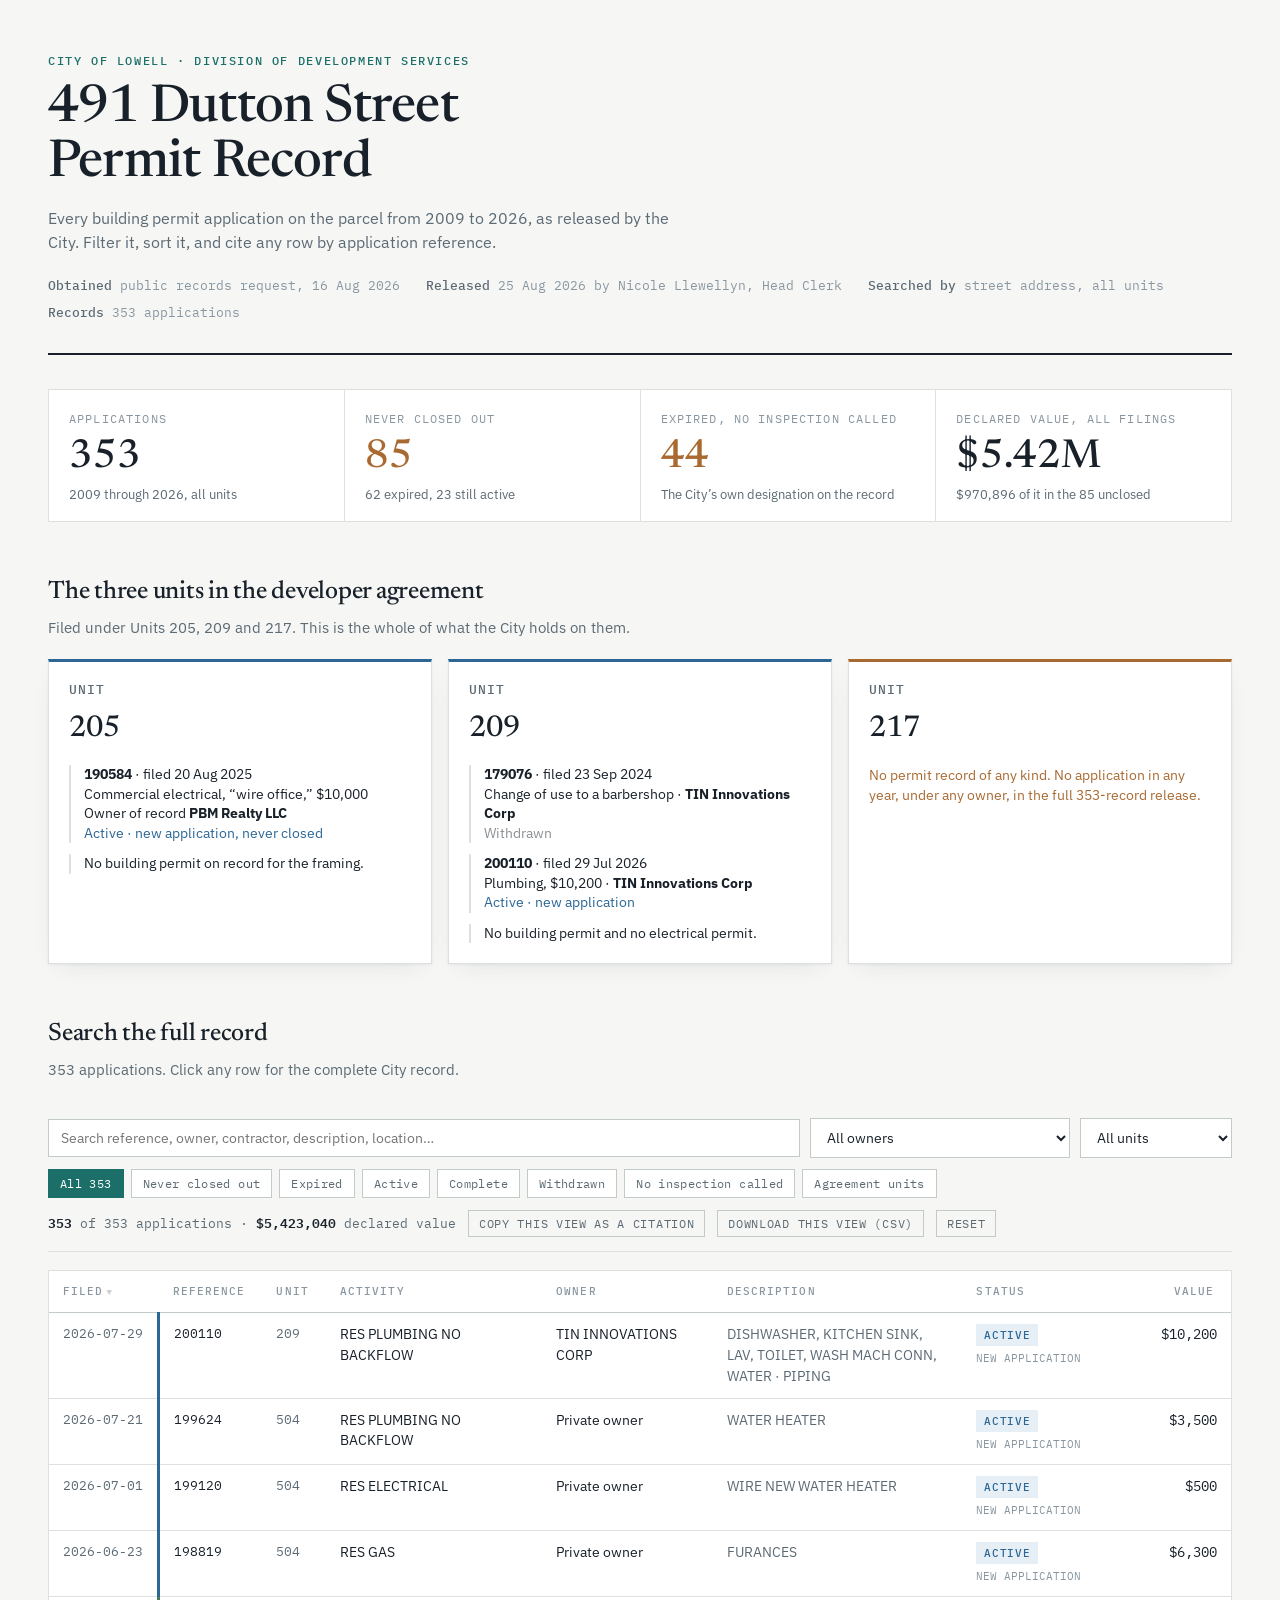
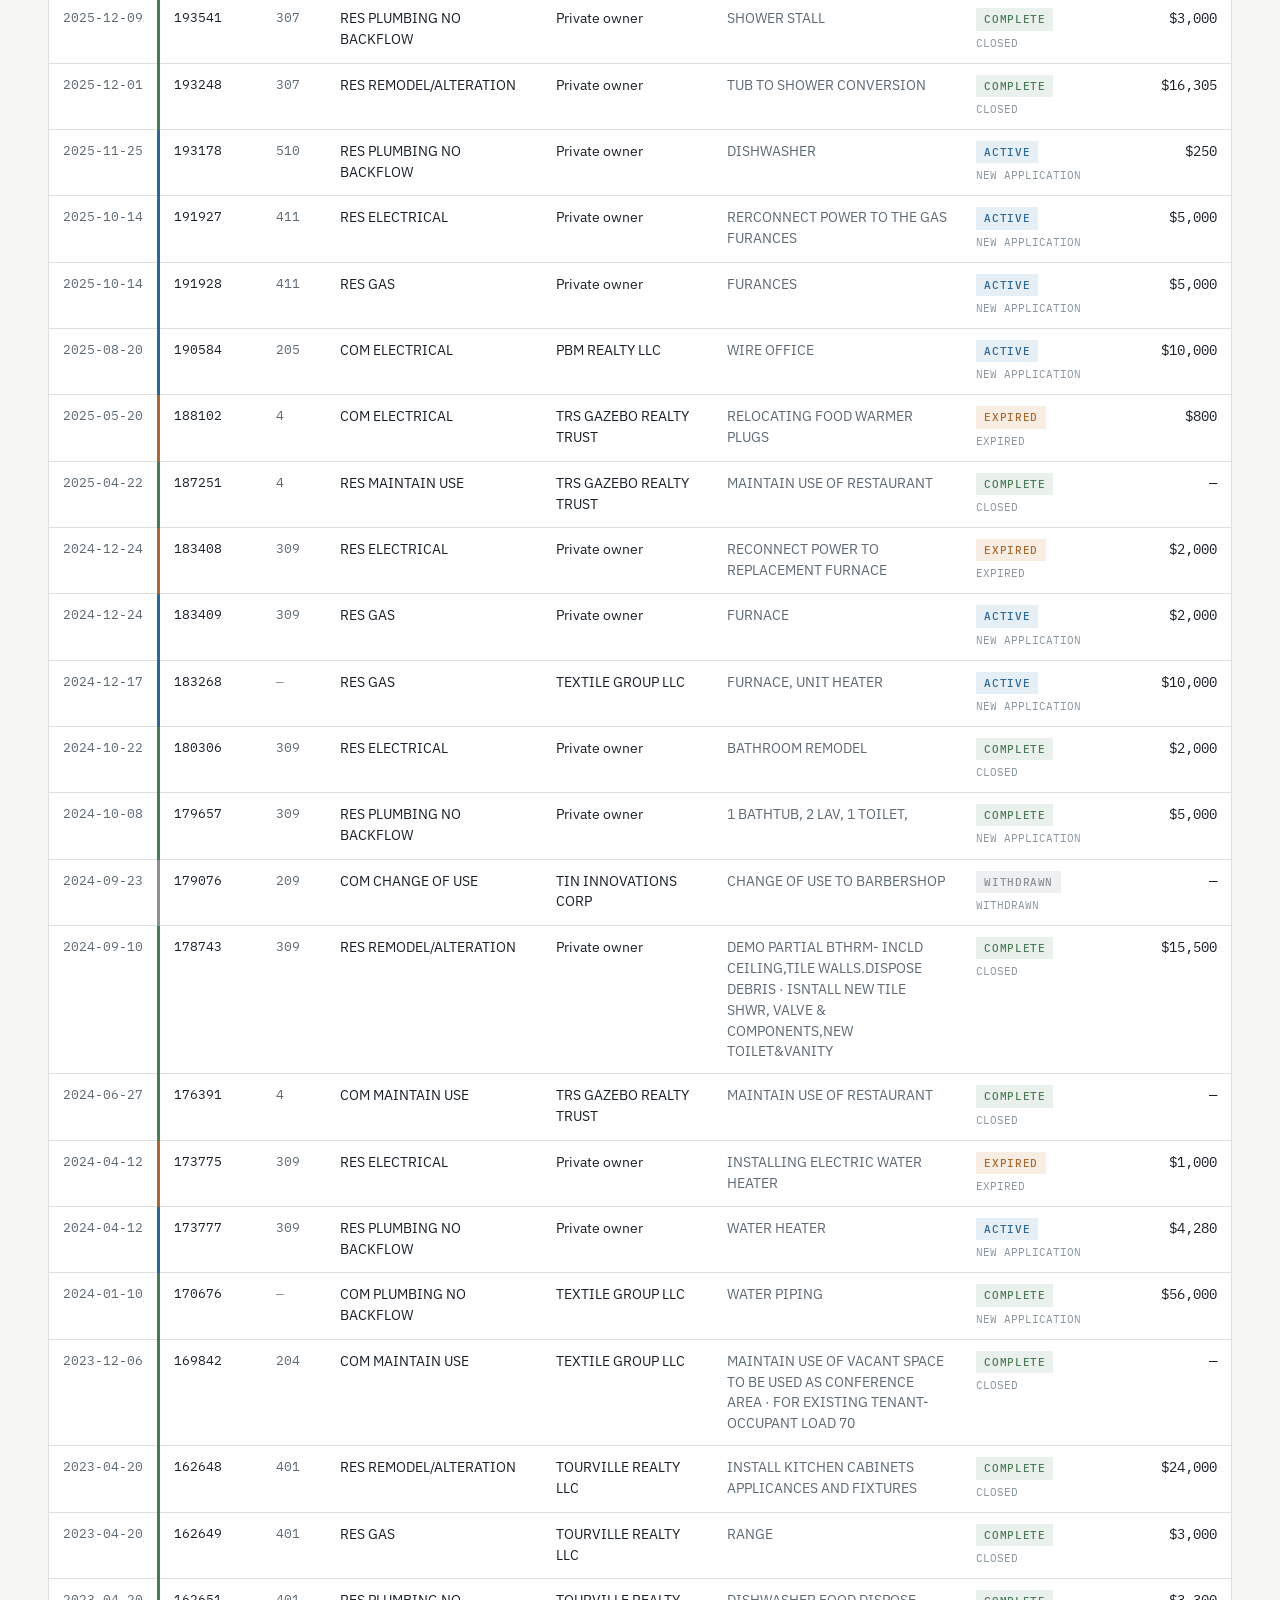
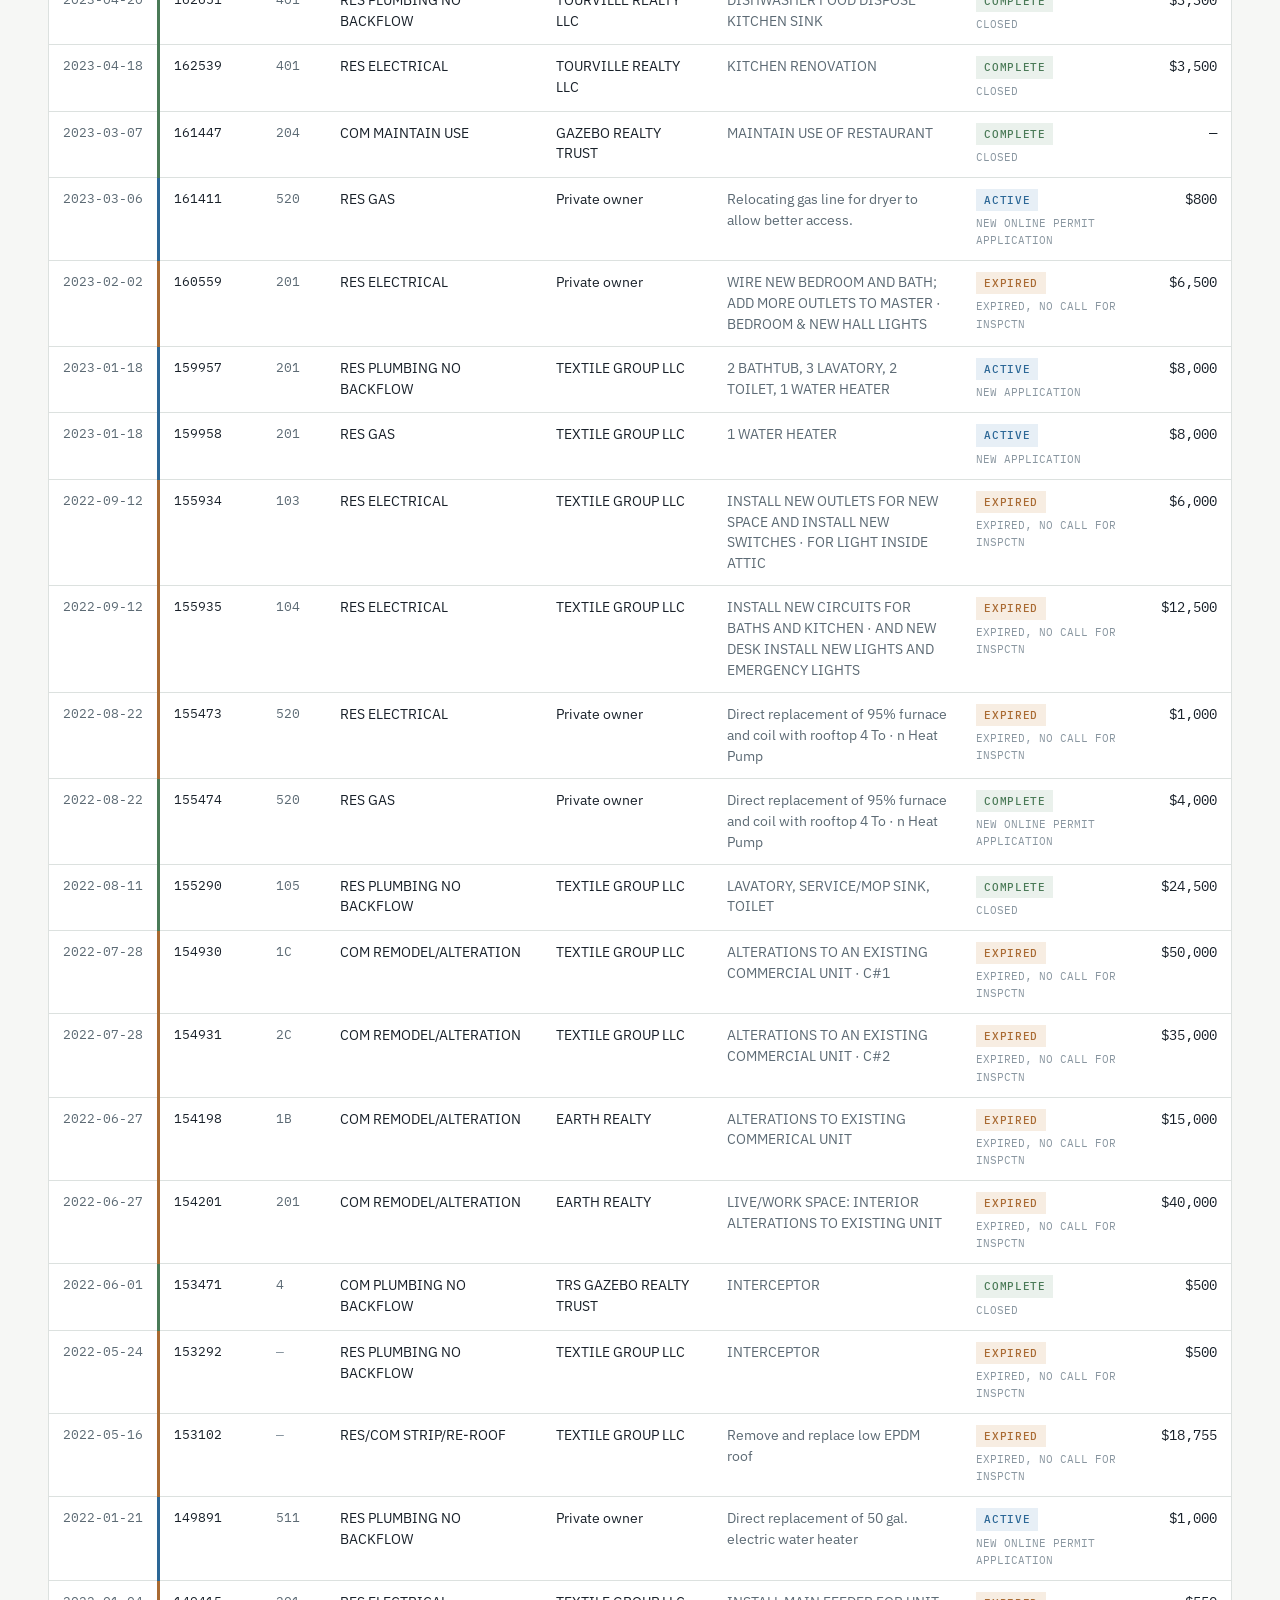
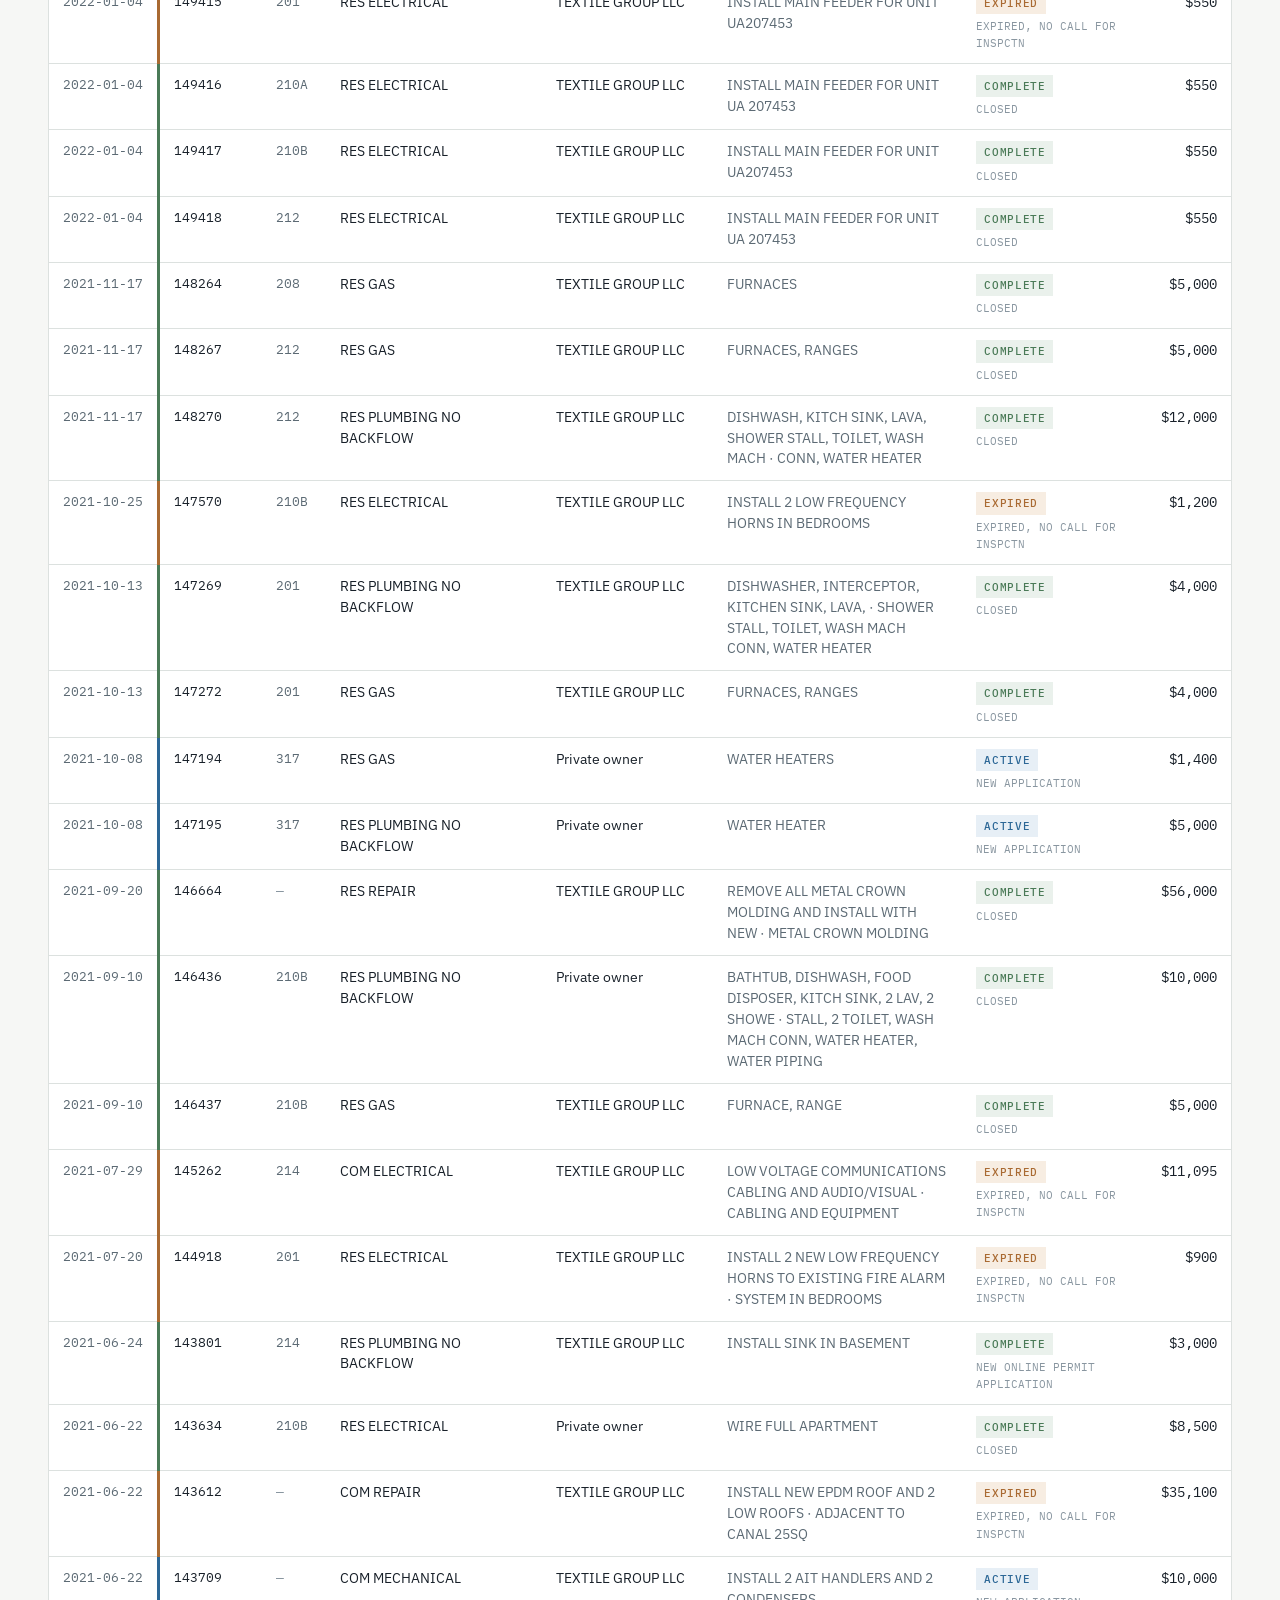
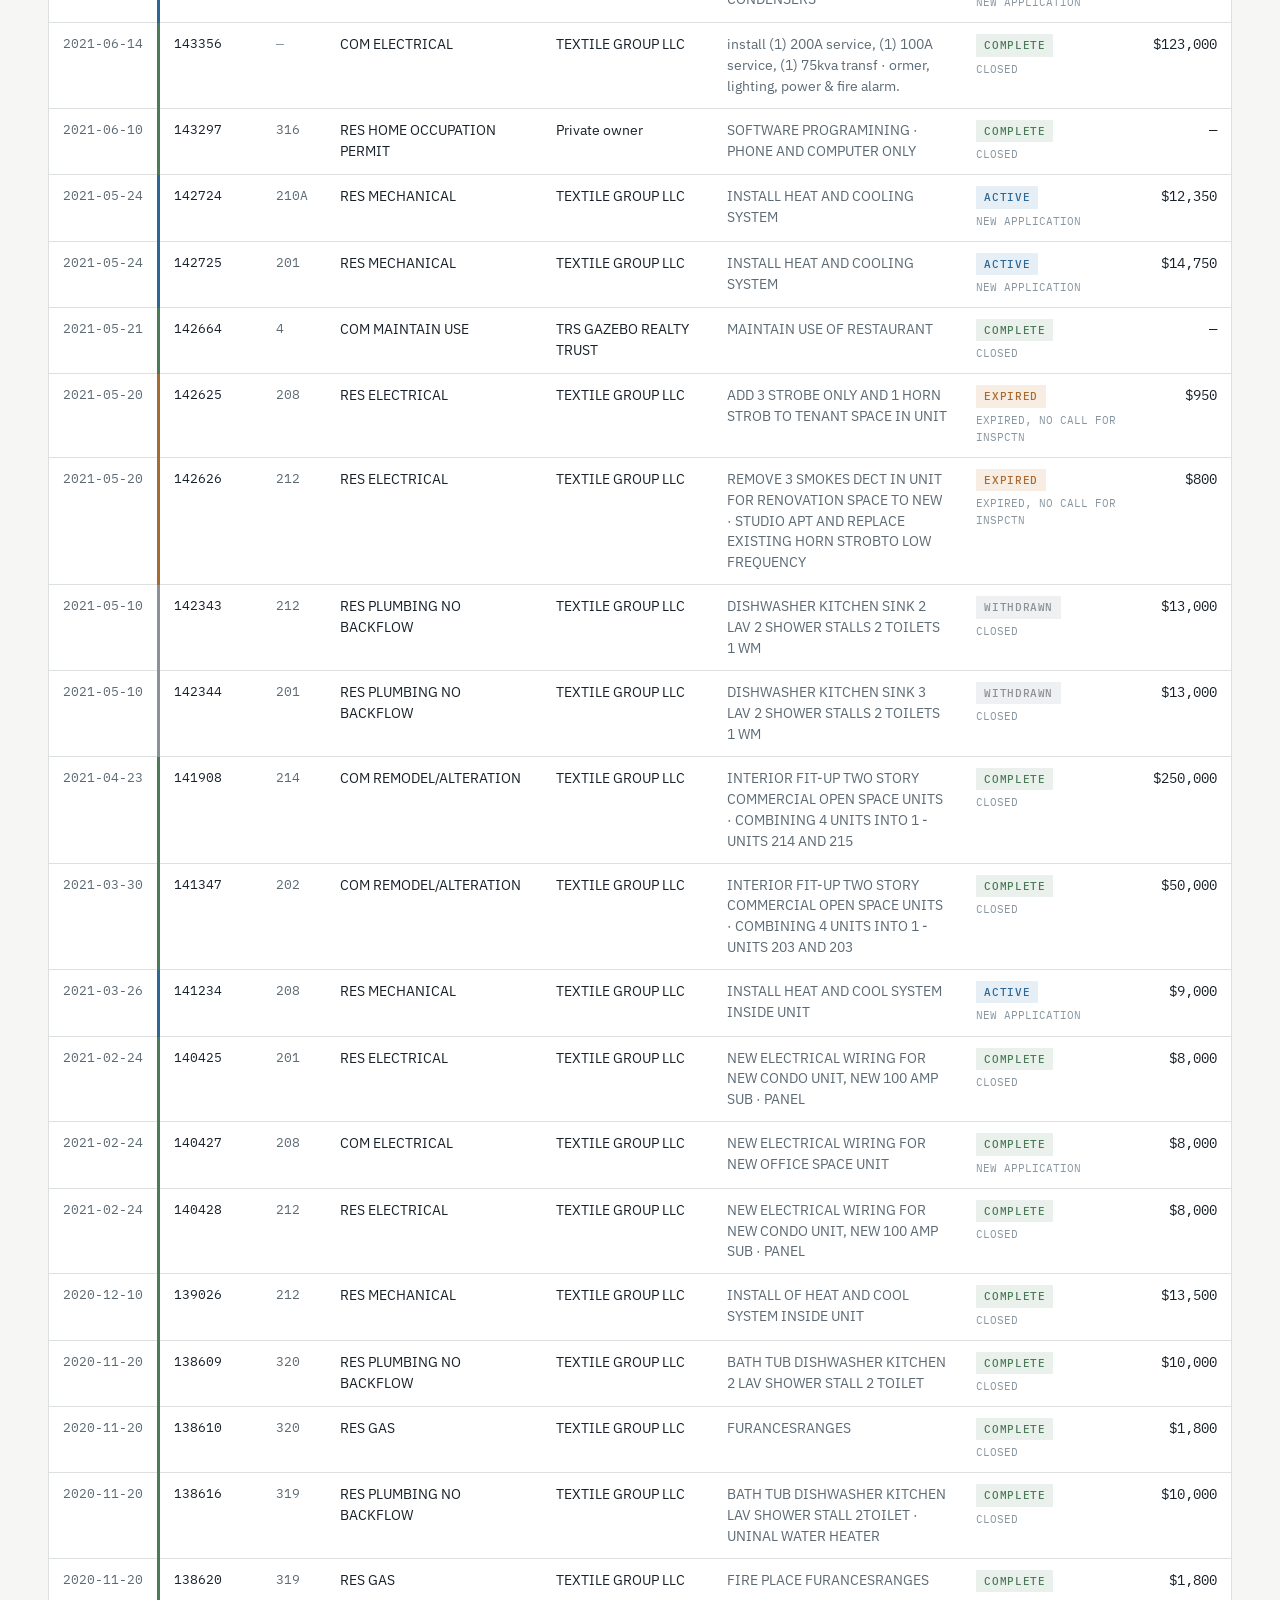
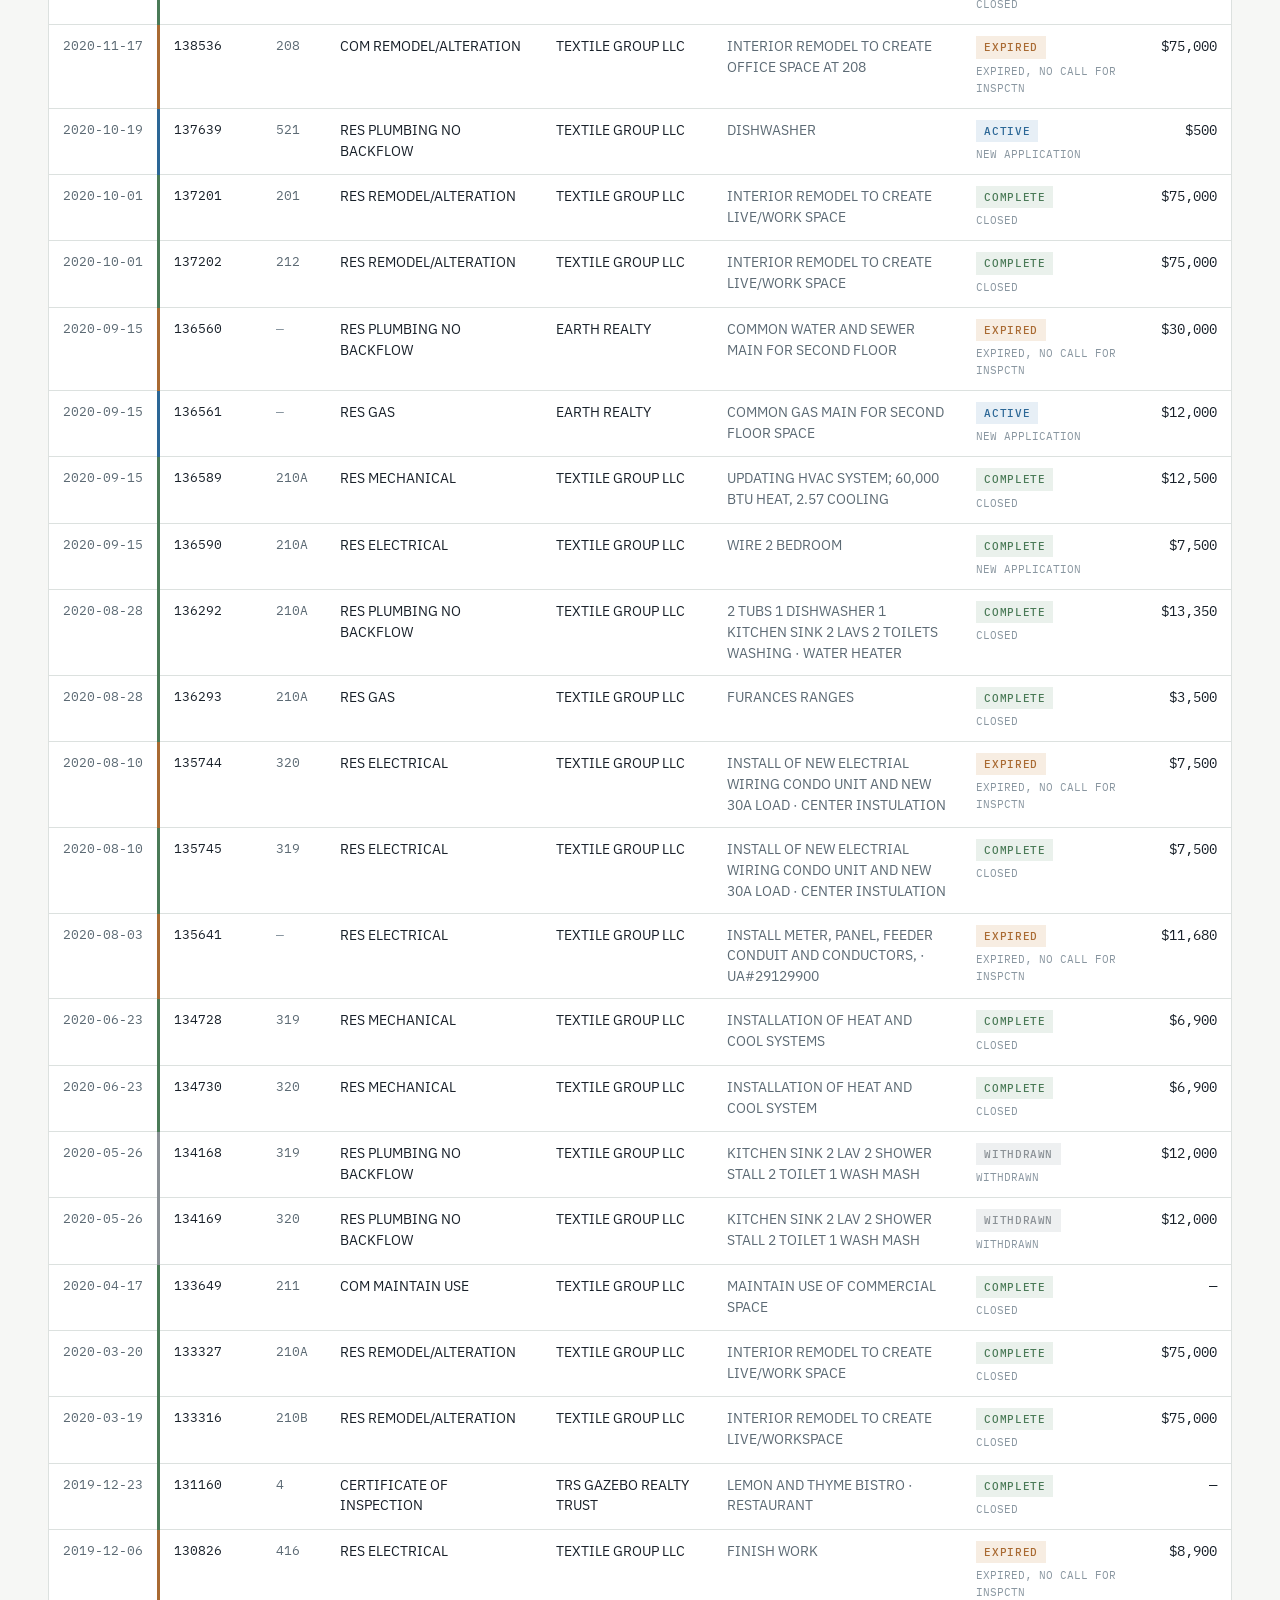
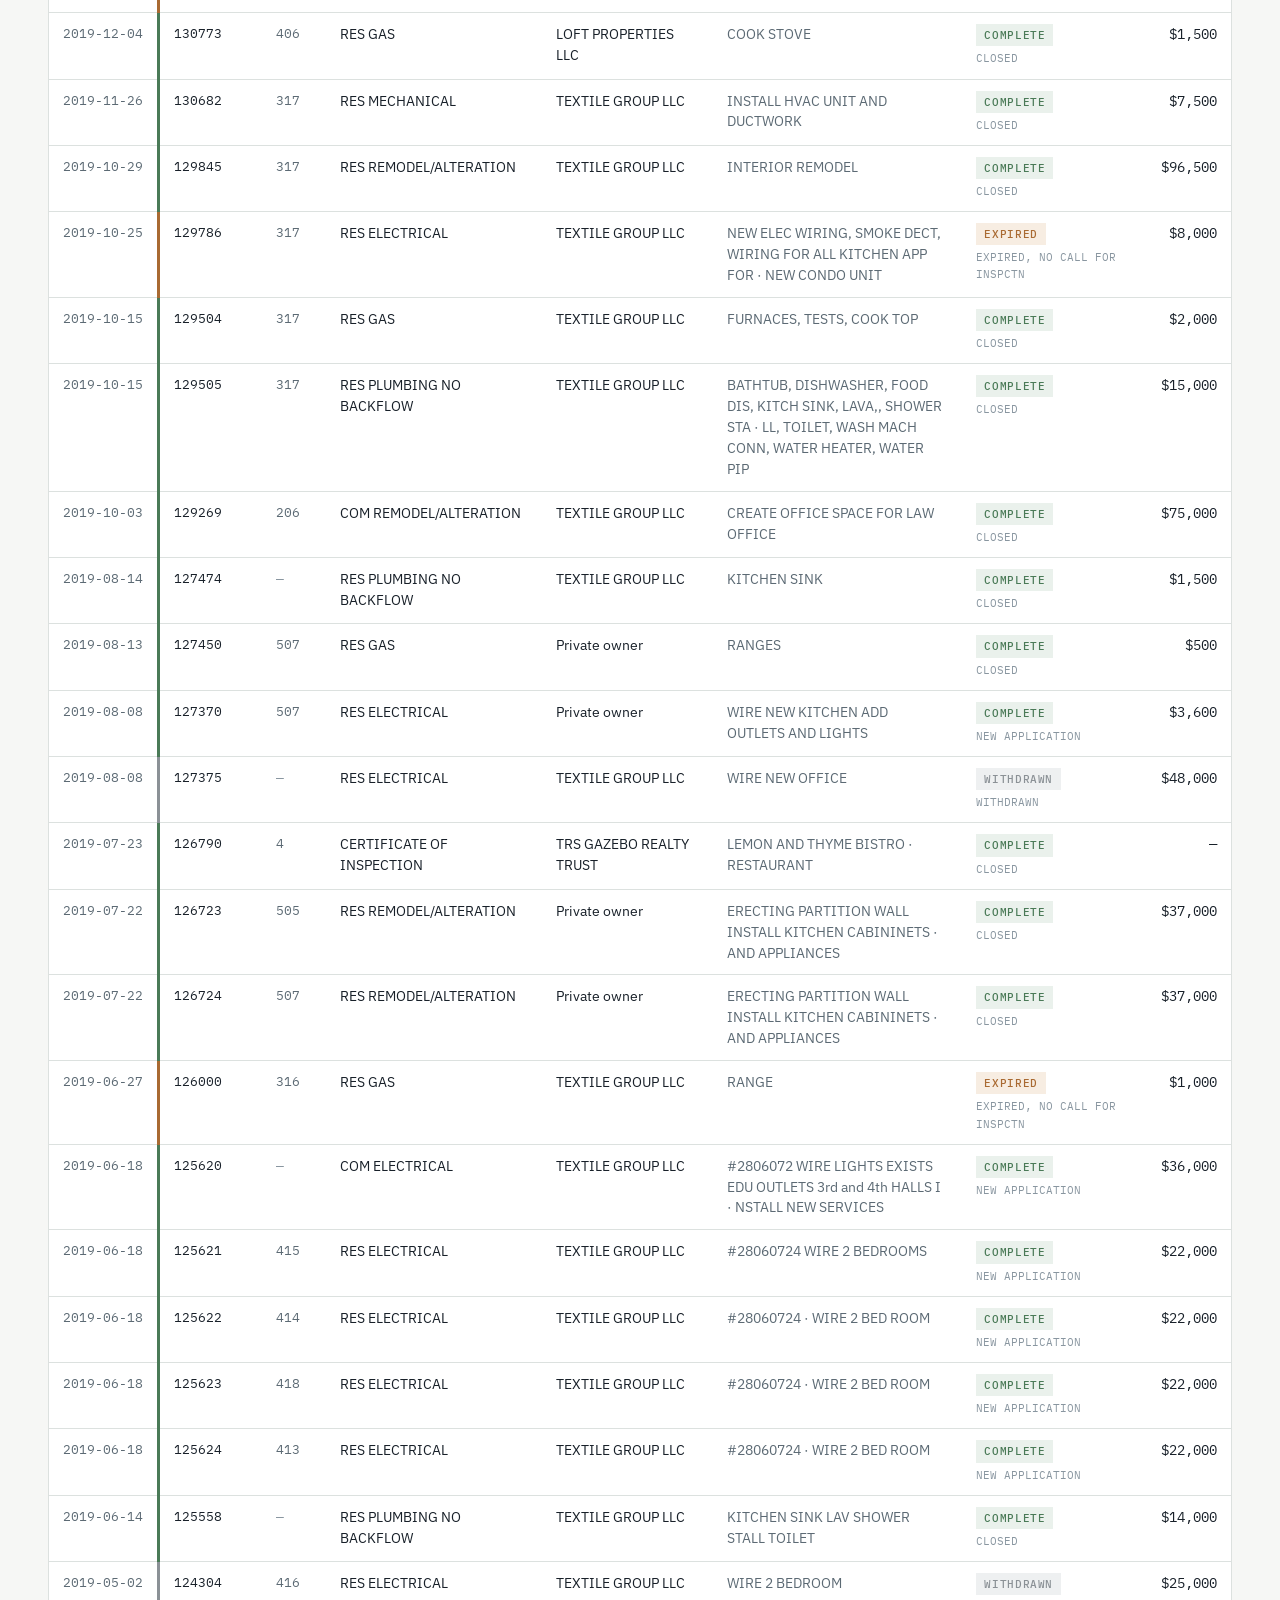
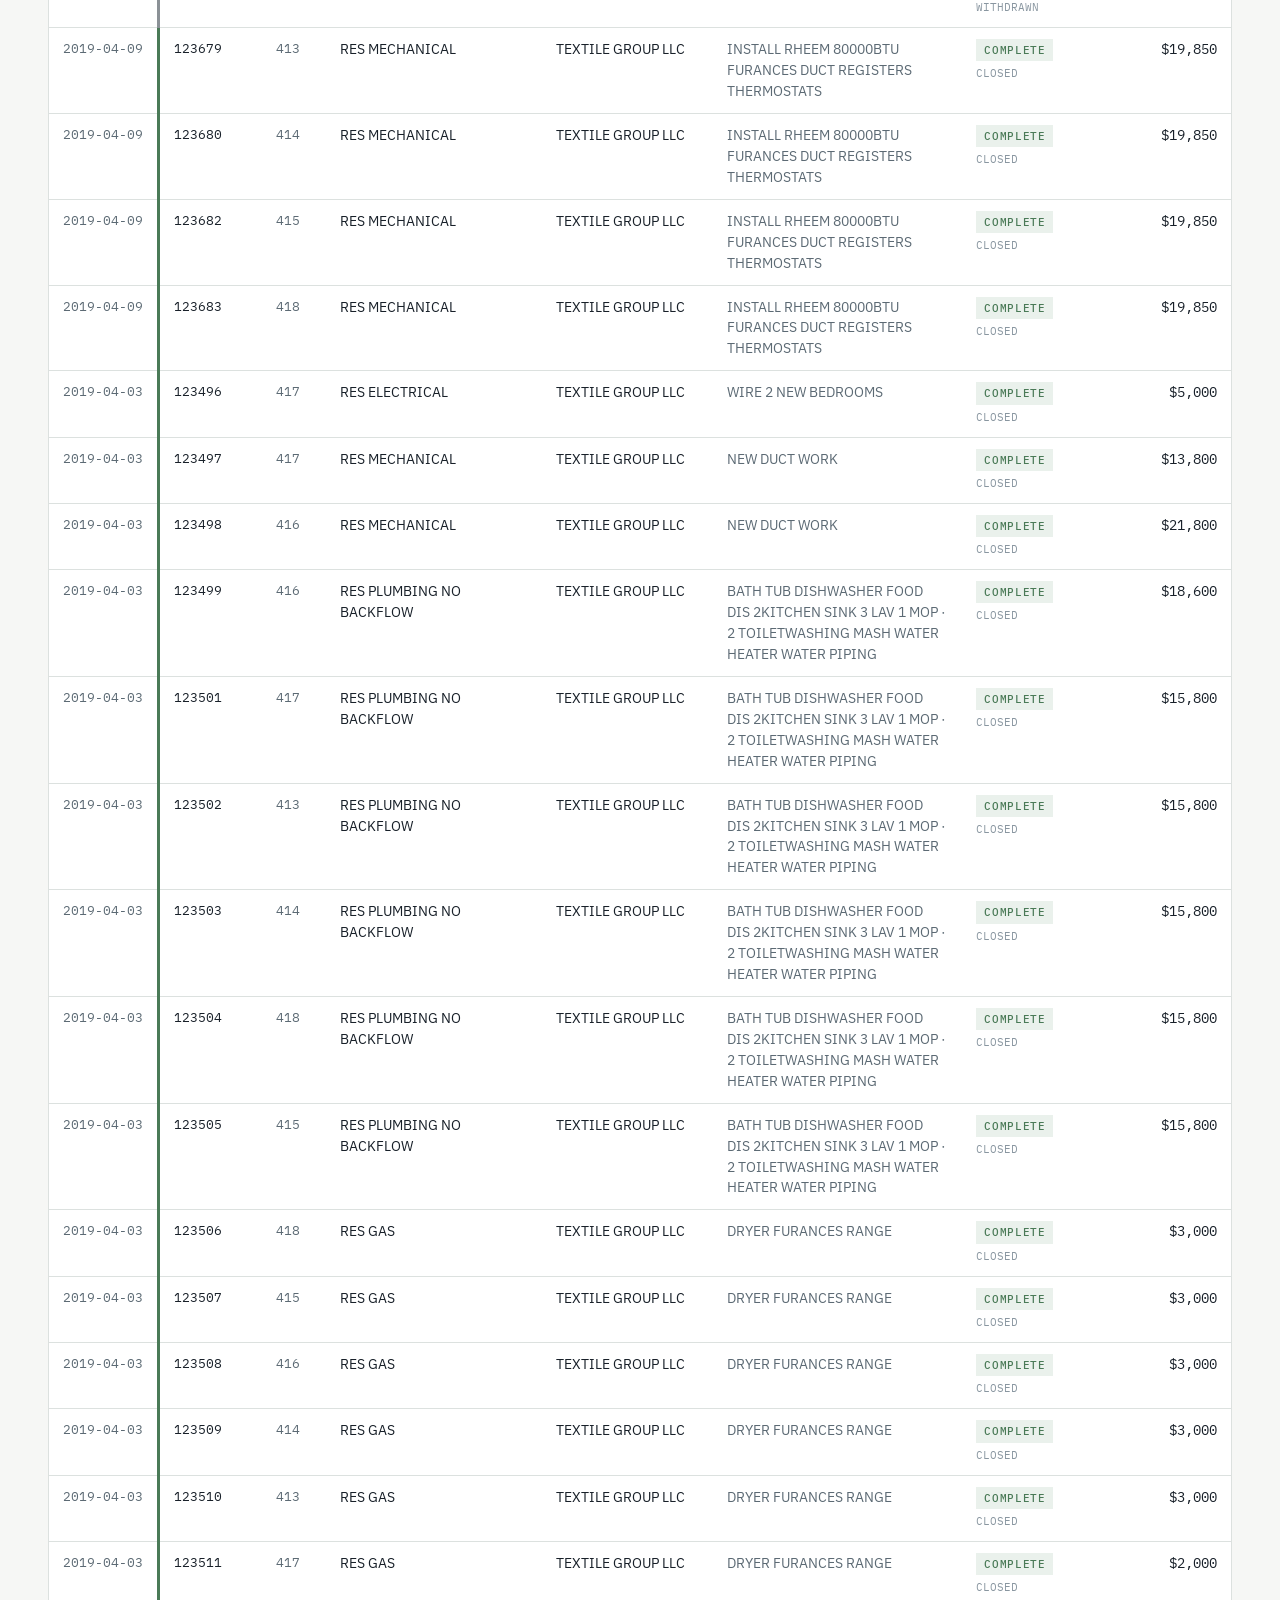
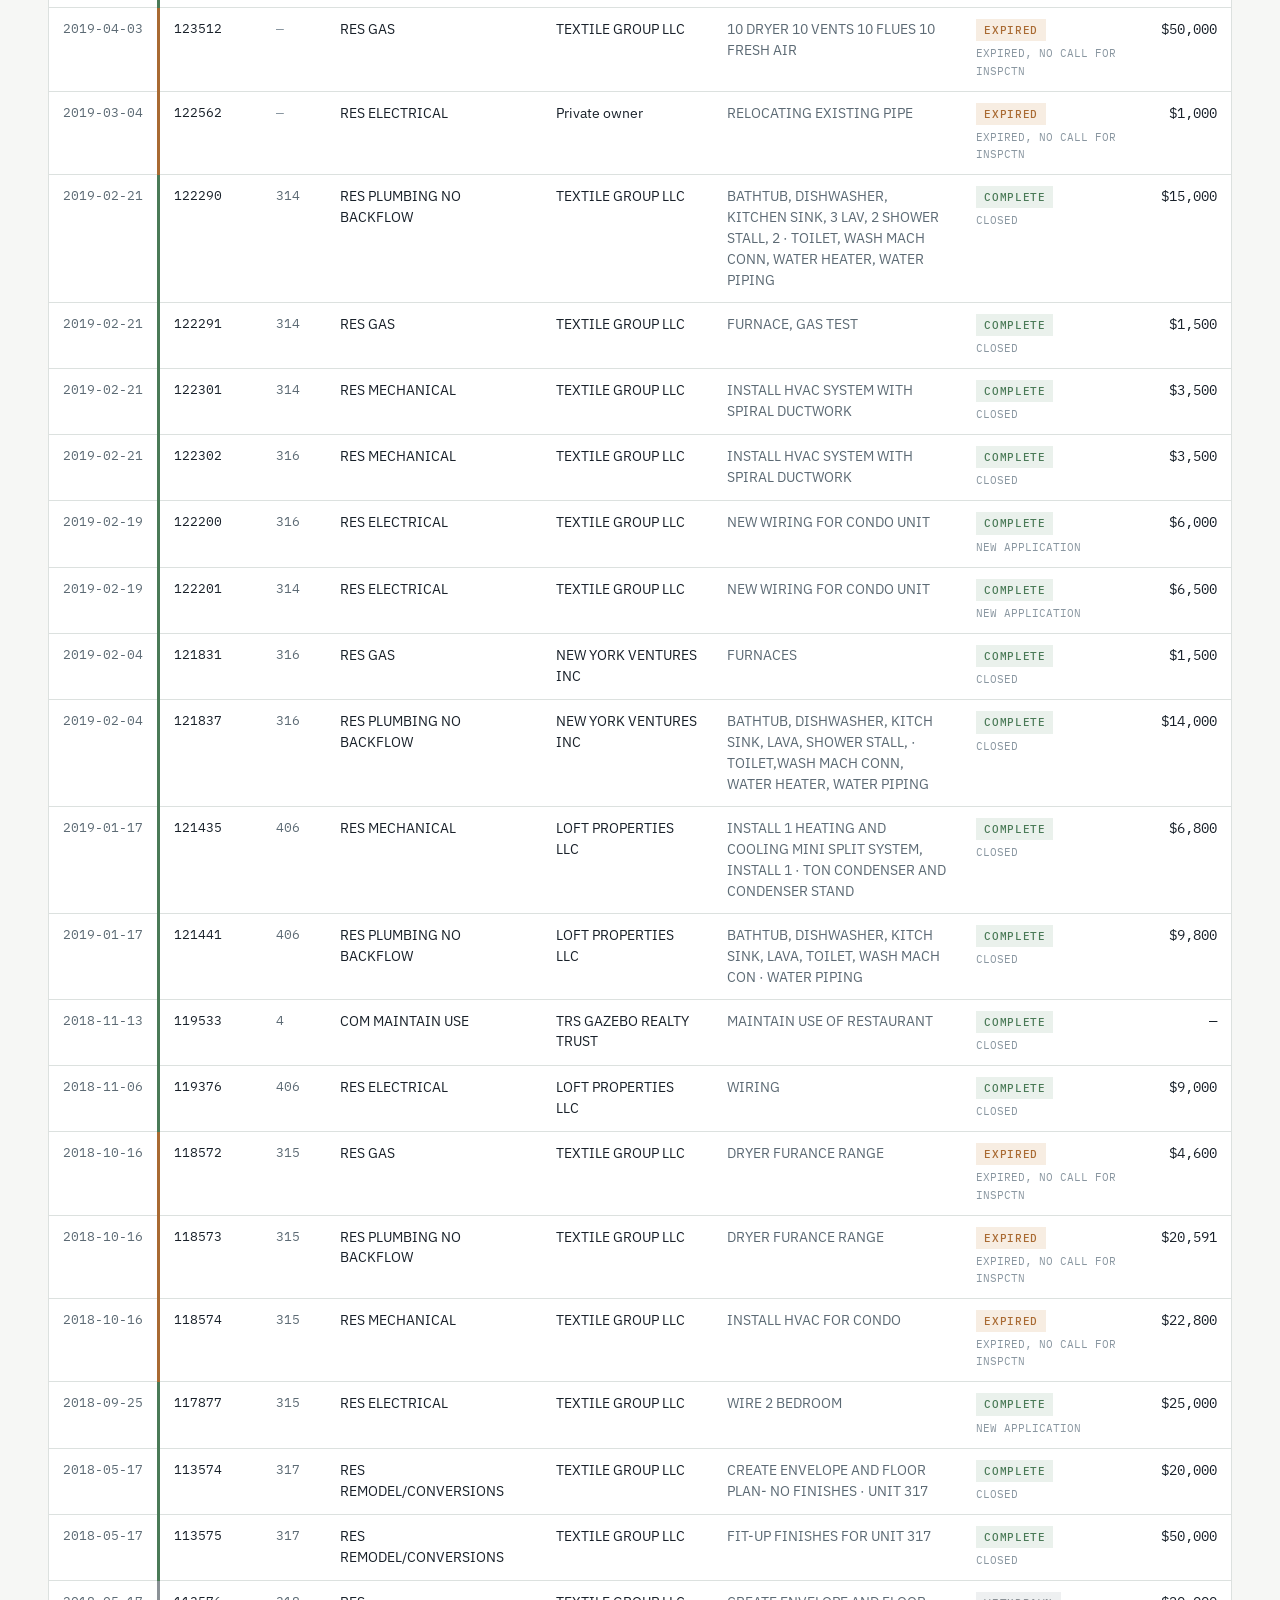
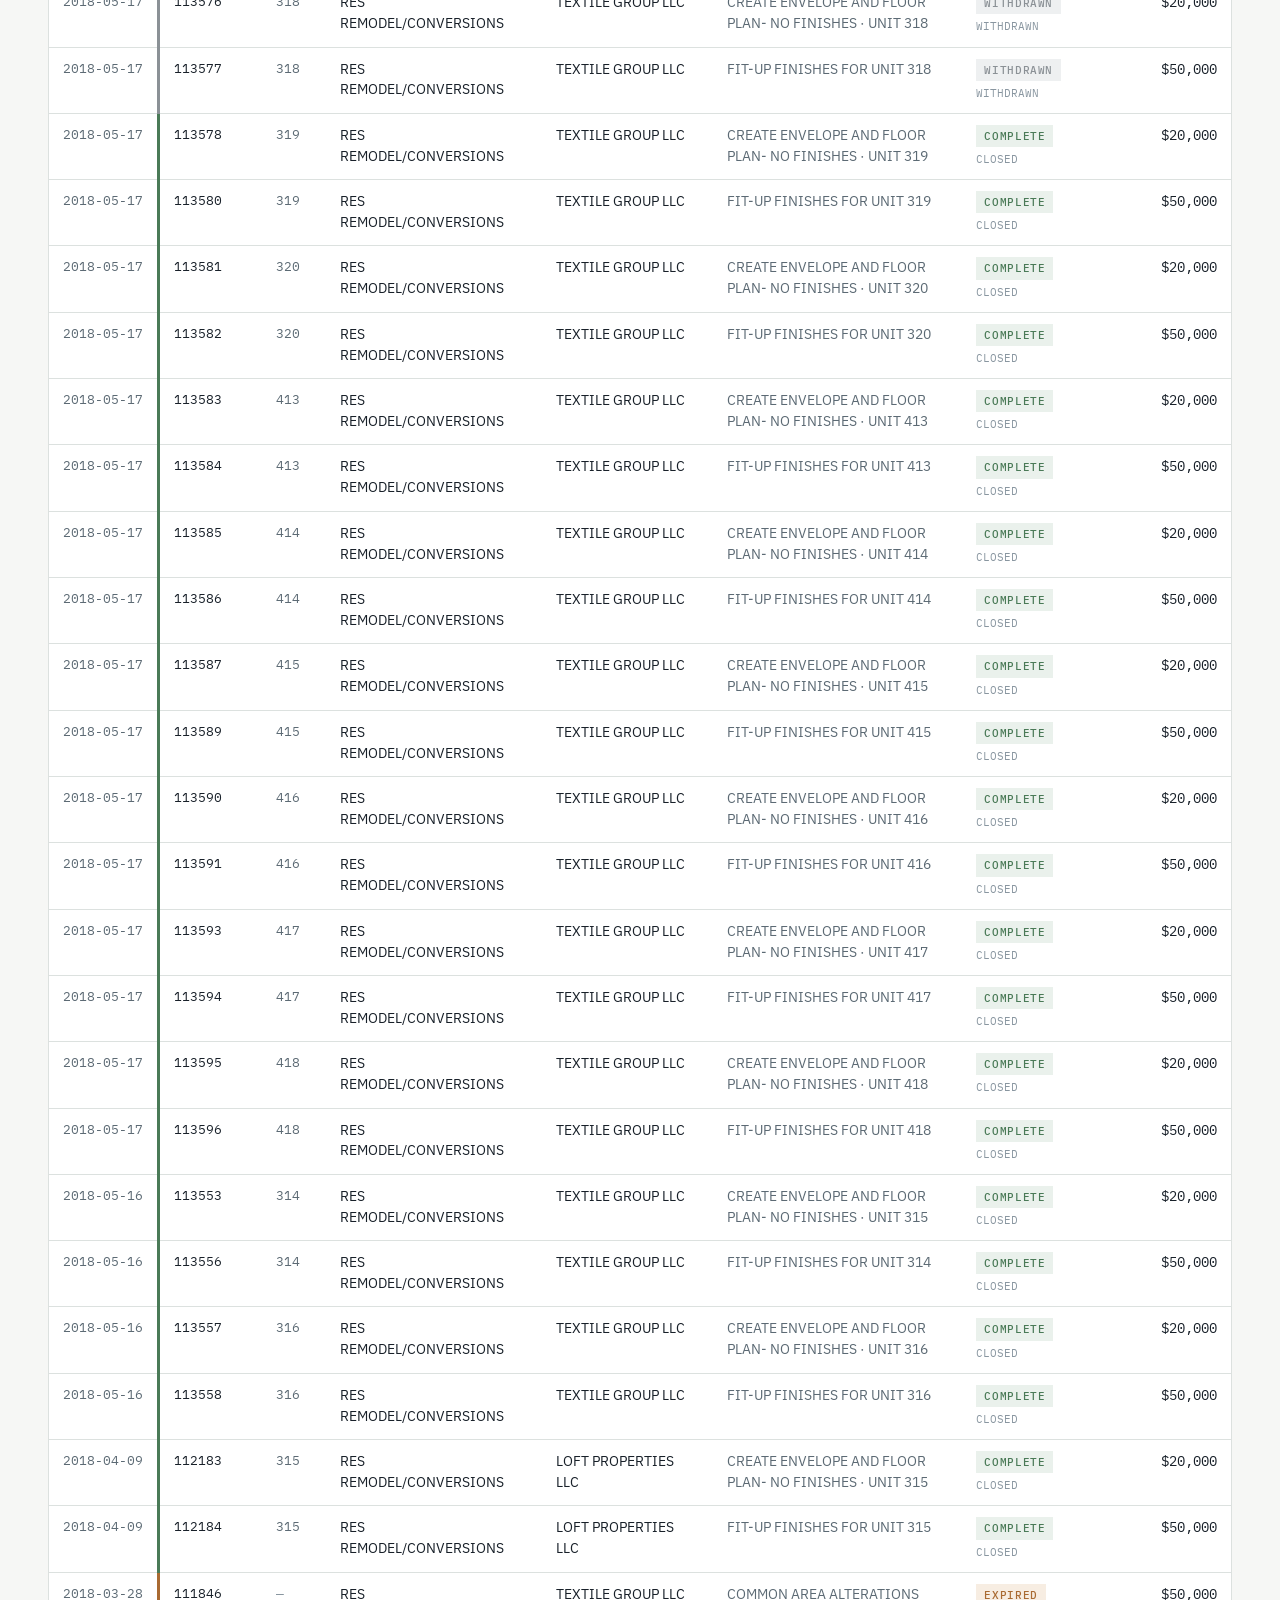
==== commit bec7aaeb: "dutton-permits: export the current filtered view as CSV Adds a "Download this view (CSV)" button bes" ====
--- a/dutton-permits/index.html
+++ b/dutton-permits/index.html
@@ -201,6 +201,7 @@
   <div class="cite">
     <span id="count"></span>
     <button class="btn" id="copy">Copy this view as a citation</button>
+    <button class="btn" id="csv">Download this view (CSV)</button>
     <button class="btn" id="reset">Reset</button>
   </div>
 </div>
@@ -230,7 +231,7 @@
     <li><b>Units.</b> 81 records carry no unit in the Location field, mostly parcel-wide and common-area work. They appear under &ldquo;no unit&rdquo; rather than being dropped.</li>
   </ul>
   <div class="caveat" style="border-left-color:var(--accent)">
-    <b>Owner names.</b> This page is public, so the names of private individuals have been withheld and appear as <i>Private owner</i>. Company, trust and institutional owners are shown as the City recorded them, since the developer&rsquo;s filing record is the point of the page. Nothing else is altered: every application, status, date, unit and declared value is exactly as released. The unredacted file is the City&rsquo;s own public record, available on request from the Division of Development Services.
+    <b>Owner names.</b> This page is public, so the names of private individuals have been withheld and appear as <i>Private owner</i>. Company, trust and institutional owners are shown as the City recorded them, since the developer&rsquo;s filing record is the point of the page. Nothing else is altered: every application, status, date, unit and declared value is exactly as released. The CSV export carries the same redaction. The unredacted file is the City&rsquo;s own public record, available on request from the Division of Development Services.
   </div>
   <div class="caveat">
     <b>Two limits worth stating.</b> The list is current as of the City&rsquo;s 25 August 2026 pull, so anything filed since will not appear. And it records what was <i>filed</i>, not what was <i>inspected</i>: the inspection history behind the 85 unclosed applications has been requested from the City and is not yet in hand. Whether that work was inspected and simply never closed out, or never inspected at all, is not answerable from this data.
@@ -352,6 +353,31 @@
     setTimeout(()=>b.textContent=o,1600);
   }).catch(()=>{});
 };
+$("#csv").onclick=()=>{
+  const rows=DATA.filter(matches).sort((a,b)=>{
+    let x=a[sortKey], y=b[sortKey];
+    if(sortKey==="cost"){ x=+x; y=+y; } else { x=(x||"").toString().toLowerCase(); y=(y||"").toString().toLowerCase(); }
+    return x<y?-sortDir : x>y?sortDir : 0;
+  });
+  const cols=[["ref","Application reference"],["pno","Permit number"],["recv","Received"],["end","Actual end date"],
+    ["unit","Unit"],["loc","Location"],["parcel","Parcel ID"],["own","Owner"],["con","Contractor"],
+    ["act","Activity"],["d1","Description 1"],["d2","Description 2"],["app","Application status"],
+    ["usr","User status"],["cost","Estimated cost"]];
+  const q=v=>{ const s=(v===null||v===undefined)?"":String(v); return /[",\n]/.test(s)?'"'+s.replace(/"/g,'""')+'"':s; };
+  const lines=[cols.map(c=>q(c[1])).join(",")];
+  rows.forEach(r=>lines.push(cols.map(c=>q(r[c[0]])).join(",")));
+  lines.push("");
+  lines.push(q("Source: City of Lowell Division of Development Services, released 25 August 2026 in response to a public records request, searched by street address, all units. Names of private individual owners and contractors are withheld on this export; entity names are as the City recorded them."));
+  const blob=new Blob(["﻿"+lines.join("\r\n")],{type:"text/csv;charset=utf-8;"});
+  const a=document.createElement("a");
+  a.href=URL.createObjectURL(blob);
+  a.download="491-dutton-permits-"+rows.length+"-of-353.csv";
+  document.body.appendChild(a); a.click();
+  setTimeout(()=>{ URL.revokeObjectURL(a.href); a.remove(); },0);
+  const b=$("#csv"); const o=b.textContent; b.textContent="Downloaded";
+  setTimeout(()=>b.textContent=o,1600);
+};
+
 render();
 
 /* ---------- GoatCounter ---------- */
@@ -373,6 +399,7 @@
 $("#q").addEventListener("input",()=>{ clearTimeout(qt); qt=setTimeout(()=>{ if($("#q").value.trim()) trackOnce("search"); },1200); });
 $("#tb").addEventListener("click",e=>{ if(e.target.closest("tr.rec")) trackOnce("row-expand"); });
 $("#copy").addEventListener("click",()=>track("citation-copy"));
+$("#csv").addEventListener("click",()=>track("csv-download"));
 document.querySelectorAll("th").forEach(th=>th.addEventListener("click",()=>trackOnce("sort/"+th.dataset.s)));
 </script>
 <script data-goatcounter="https://usjoh.goatcounter.com/count" async src="//gc.zgo.at/count.js"></script>
